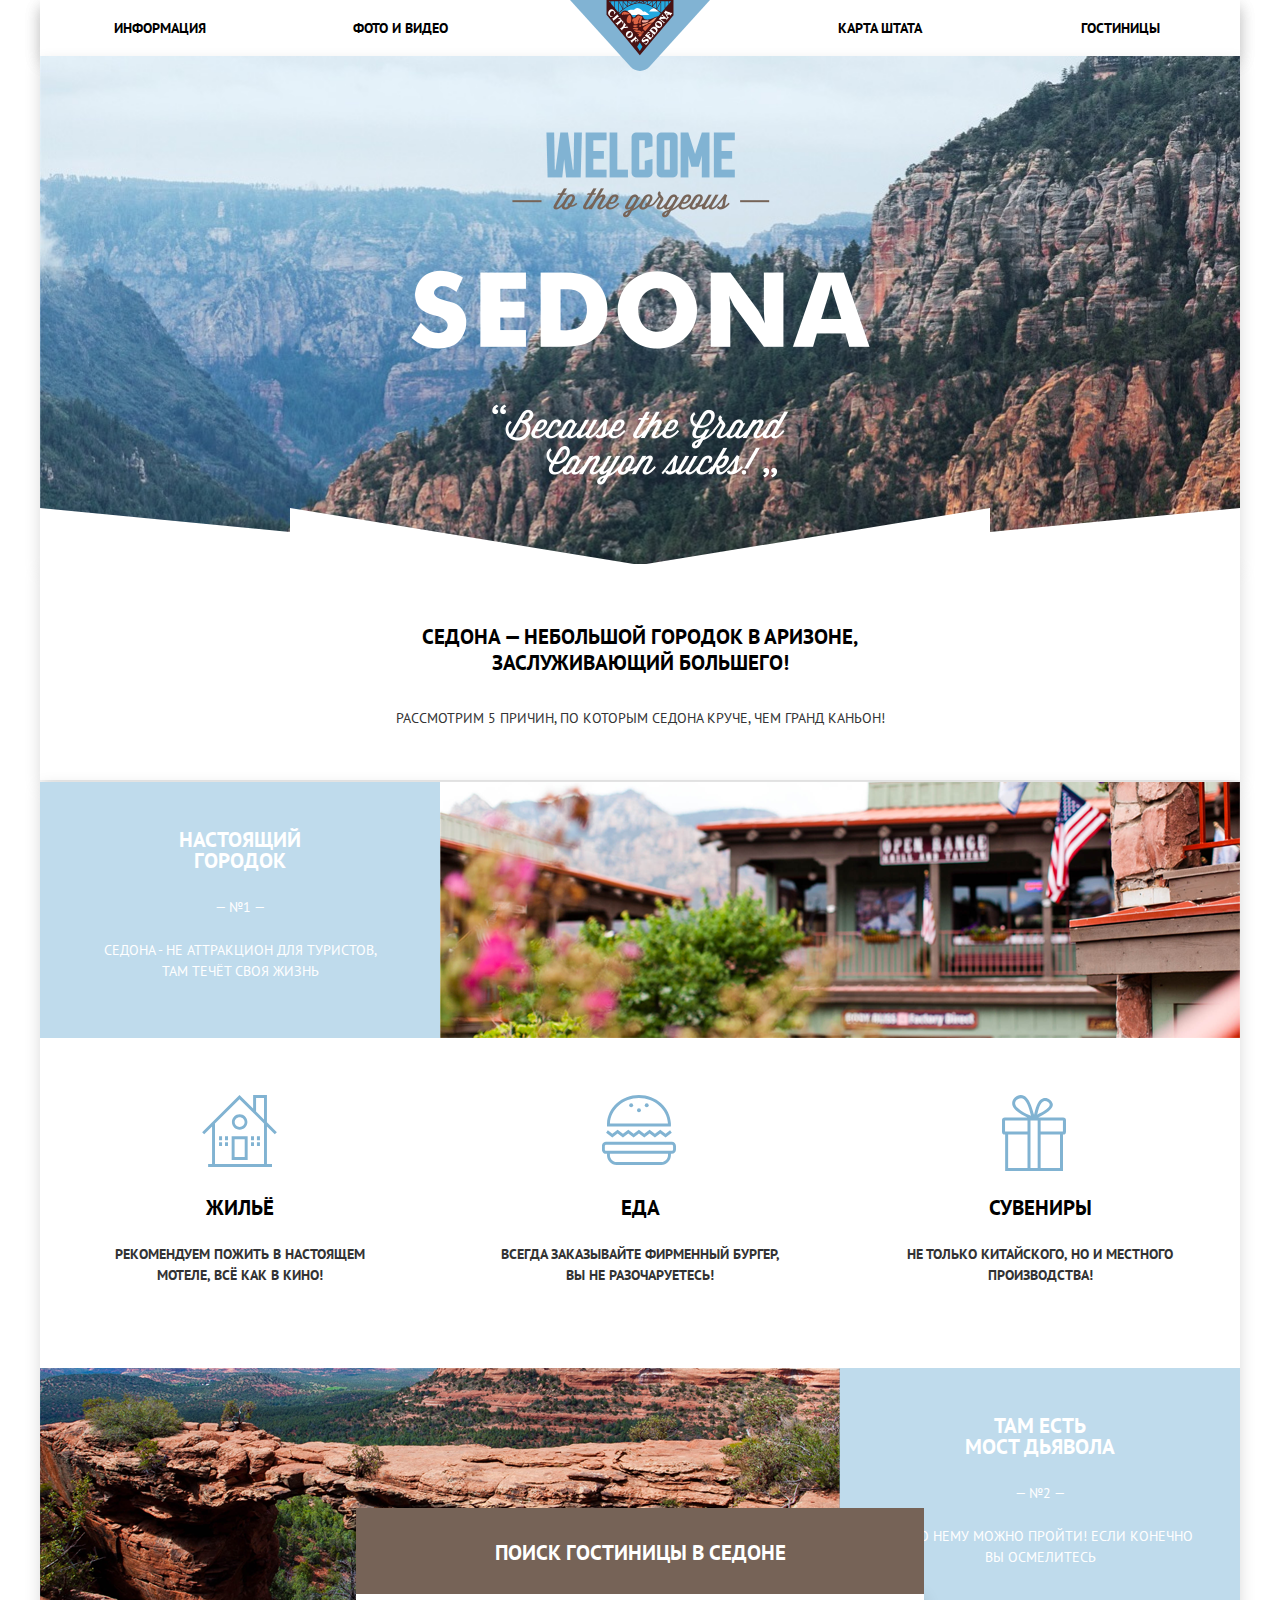
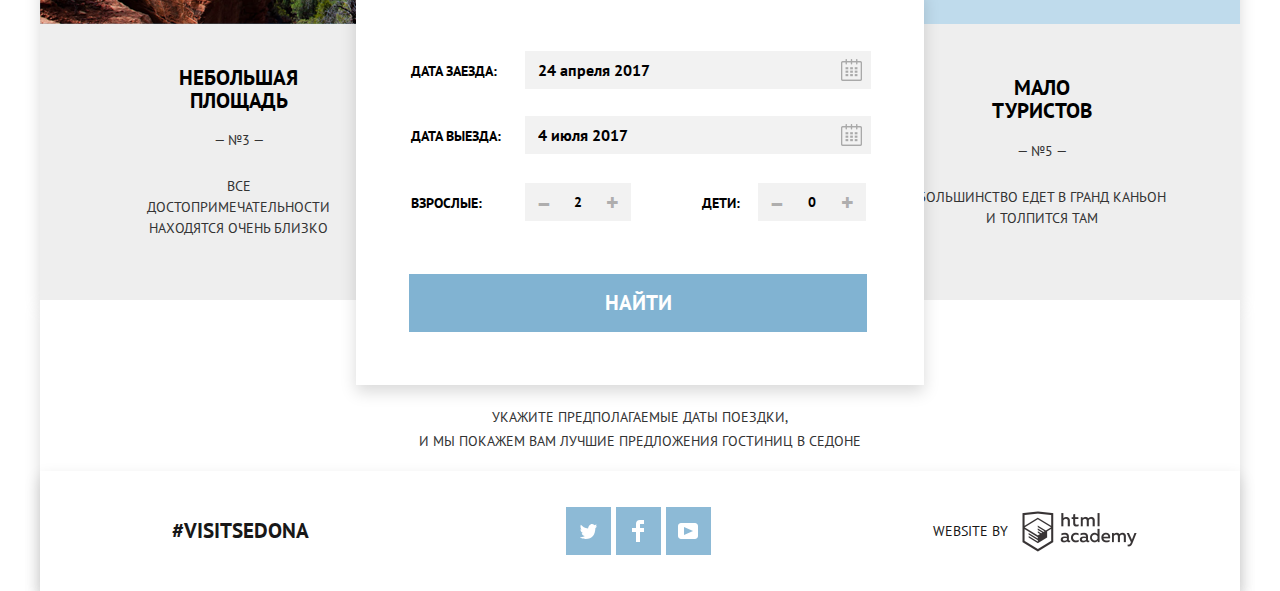
==== index.html @ 50f3d656 "Карта" ====
<!DOCTYPE html>
<html lang="ru">
  <head>
    <meta charset="utf-8">
    <title>HTML Academy: Седона</title>
    <link href="css/normalize.css" rel="stylesheet">
    <link href="css/index.min.css" rel="stylesheet">
    <!---<style>
      HTML {
        background: url( 'sedona-index.jpg' ) 50% 0 no-repeat;
      }
      BODY {
    opacity: .4;
      }
    </style>-->
  </head>

  <body class="main-body">
    <div class="body-class">
      <header class="main-header">
          <ul class="site-navigation">
             <li>
               <a href="#" aria-label="ссылка ведет к блоку информация" class="li-center">Информация</a>
              </li>
             <li>
               <a href="#" aria-label="ссылка ведет к фото и видео" class="li-center">Фото и видео</a>
             </li>
             <li class="logo-block">
               <a href="#" class="main-header-logo">
                 <img src="img/main.logo.svg" width="140" height="71" alt="лого City of Sedona">
                </a>
             </li>
             <li>
               <a href="#" aria-label="ссылка ведет к карте штата" class="li-center">Карта штата</a>
             </li>
             <li>
               <a href="inner.html" aria-label="ссылка ведет к списку гостиниц" class="li-center li-center-hotel">Гостиницы</a>
             </li>
          </ul>
      </header>
      
      <div class="section-welcome">
         <h1 class="visually-hidden">ДОБРО ПОЖАЛОВАТЬ В СЕДОНУ</h1>
         <div class="welcome-img"><img src="img/img-index/welcome.png" width="459" height="353" alt="Welcome to the gorgeous Sedona. Because the Grand Canyon sucks"></div>
      </div>
      <div class="img-polygon"></div>
         <img src="img/img-index/polygon.svg" class="polygon" alt="Изображение белой полоски." width="1201" height="58">
      </div>
      <div class="sedona-deserves">
          <p class="s-deserves">Седона — небольшой городок в Аризоне, заслуживающий большего!</p> 
          <p class="s-reasons">Рассмотрим 5 причин, по которым Седона круче, чем Гранд Каньон!</p>
      </div>
      <section class="center-section">
        <div class="true-city"> 
          <div class="inside-box">
            <h3>Настоящий<br> городок</h3>
            <p class="inside-box-number"> — №1 — </p>
            <p class="inside-box-text">Седона - не аттракцион для туристов,<br> там течёт своя жизнь</p>
          </div>
          <div class="img-1"></div>
          </div>
      <div class="icon-area">
        <div class="house-item"> 
          <div class="icon icon-house"></div>
          <h3 class="icon-area-title">Жильё</h3>
          <p class="icon-area-text">Рекомендуем пожить в настоящем<br> мотеле, всё как в кино!</p> 
        </div>
        <div class="food-item">
            <div class="icon icon-food"></div>  
            <h3 class="icon-area-title">Еда</h3>
            <p class="icon-area-text">Всегда заказывайте фирменный бургер,<br> вы не разочаруетесь!</p>
        </div>
        <div class="gift-item">
            <div class="icon icon-gift"></div>  
            <h3 class="icon-area-title">Сувениры</h3>
            <p class="icon-area-text">Не только китайского, но и местного<br> производства!</p> 
        </div>
      </div>
        <div class="devil-bridge">
            <p class="img-2"></p>
            <div class="inside-box">
                <h3>Там есть<br> Мост дьявола</h3>
                <p class="inside-box-number"> — №2 — </p>
                <p class="inside-box-text">Да, по нему можно пройти! Если конечно<br> вы осмелитесь</p>
             </div>
        </div>
        <div class="advantages">
          <div class="square">
              <h3 class="advantages-title square-title">Небольшая площадь</h3>
              <p class="advantages-number"> — №3 — </p>
              <p class="advantages-text square-text">Все достопримечательности находятся очень близко</p>
          </div>
          <div class="road">
              <h3 class="advantages-title road-title">Красивая<br>дорога</h3>
              <p class="advantages-number"> — №4 — </p>
              <p class="advantages-text">Ехать в Седону из Лас-Вегаса совсем не скучно!</p>
          </div>
          <div class="tourist">
              <h3 class="advantages-title tourist-title">Мало<br>туристов</h3>
              <p class="advantages-number"> — №5 — </p>
              <p class="advantages-text">Большинство едет в Гранд Каньон<br> и толпится там</p>
          </div>
        </div>
      </section>
      <section>
        <div class="interest-search">
          <h2 class="visually-hidden">Найти гостиницу в Седоне</h2>
            <div class="search">
              <p class="s-interest">Заинтересовались? </p>
              <p class="s-search">Укажите предполагаемые даты поездки,<br> и мы покажем вам лучшие предложения гостиниц в Седоне</p>
            </div>        
        </div>

       
        <script async src="https://api-maps.yandex.ru/services/constructor/1.0/js/?um=constructor%3Ab4c2fa0e8626959fcfffe32949a7038c82f4b150ed761a75cc5f1b1c86124f73&amp;width=1200&amp;height=593&amp;lang=ru_RU&amp;scroll=true"></script>

            <button type="button" class="search-button">
              Поиск гостиницы в Седоне
            </button>
          <form class="hotel-search hotel-search-show" action="https://sedona.com" method="post">
             <fieldset class="search-form">
                  <div class="search-block ar-date">
                    <label for="arrival-date">
                    <span class="margin">Дата заезда:</span>
                    </label>
                    <input id="arrival-date" type="text" value="24 апреля 2017" name="arrival" required>
                  </div>
                  <div class="search-block dep-date">
                    <label for="departure-date">
                    <span>Дата выезда:</span>
                    </label>
                    <input id="departure-date" type="text" value="4 июля 2017" name="departure" required>
                  </div>
                  <div class="search-block quantity">
                    <div class="adults">
                      <label for="ad-quantity">
                      <span class="margin-two">Взрослые:</span>
                      </label>
                      <div class="sign-block">
                        <button type="submit" class="minus-plus">–</button>
                        <input id="ad-quantity" class="adults-quantity" type="number" value="2" required>
                        <button type="submit" class="minus-plus">+</button>
                      </div>
                    </div>
                    <div class="kids">
                      <label for="kids-quantity">
                      <span class="margin-three">Дети:</span>
                      </label>
                      <div class="sign-block">
                        <button type="submit" class="minus-plus">–</button>
                        <input id="kids-quantity" class="kids-quantity" type="number" value="0" required>
                        <button type="submit" class="minus-plus">+</button>
                      </div>
                    </div>
                 </div>
                  <button type="submit" class="search-b">Найти</button>
        </fieldset>
      </form>
      </section>
      
  <footer class="main-footer">
    <p><a href="#" aria-label="#" class="visit">#VISITSEDONA</a></p>
    <ul class="footer-social">
      <li class="social social-tw" >
        <a href="#" aria-label="ссылка ведет к странице Седоны в твиттер"></a>
          <span class="visually-hidden">Твиттер</span>
          <img src="img/twitter-icon.svg" width="17" height="15" alt="иконка твиттера">
      </li>
      <li class="social social-fb">
        <a href="#" aria-label="ссылка ведет к странице Седоны в фейсбук"></a>
          <span class="visually-hidden">Фейсбук</span>
          <img src="img/fb-icon.svg" width="12" height="22" alt="иконка фейсбук">
      </li>
      <li class="social social-yt" >
        <a href="#" aria-label="ссылка ведет к странице Седоны на ютьюб"></a>
          <span class="visually-hidden">Ютьюб</span>
          <img src="img/utube-icon.svg" width="20" height="16" alt="иконка ютуб">
      </li>
    </ul>
    <div class="footer-copyright">
      <a href="#" class="copyright">Website by</a>
      <p></p>
    </div>
  </footer>
  
  <script src="../js/script.min.js"></script>
  <!--Прописанный в html скрипт - временное решение, т.к. почему-то подключённый выше не работает.-->
  <script>var button=document.querySelector(".search-button");var popup=document.querySelector(".hotel-search");var arrival=popup.querySelector("[name=arrival]");var departure=popup.querySelector("[name=departure]");var form=popup.querySelector("form");button.addEventListener("click",function(evt){evt.preventDefault();popup.classList.toggle("hotel-search-show");arrival.focus()});form.addEventListener("submit",function(evt){if(!arrival.value||!departure.value){evt.preventDefault()}});window.addEventListener("keydown",function(evt){if(evt.keyCode===27){if(popup.classList.contains("hotel-search-show")){evt.preventDefault();popup.classList.remove("hotel-search-show")}}});</script>
  
</body>
</html>
---- css/index.min.css ----
@import "https://fonts.googleapis.com/css?family=PT+Sans:400,700&amp;subset=cyrillic";
body{font-family:"PT Sans",Arial,sans-serif;text-transform:uppercase;width:1200px;height:100%;margin:0 auto}
ul{list-style:none}
.main-body header{width:1200px;margin:0;-webkit-box-shadow:0 7px 15px 0 rgba(0,1,1,0.15);box-shadow:0 7px 15px 0 rgba(0,1,1,0.15)}
.site-navigation img:hover{-webkit-box-shadow:none;box-shadow:none}
.section-welcome{background-color:#81b3d2;background-image:url(../img/img-index/background-main.jpg);background-repeat:no-repeat;background-size:100%;height:509px;-webkit-box-shadow:0 7px 15px 0 rgba(0,1,1,0.15);box-shadow:0 7px 15px 0 rgba(0,1,1,0.15)}
.site-navigation{display:-webkit-box;display:-ms-flexbox;display:flex;-webkit-box-orient:horizontal;-webkit-box-direction:normal;-ms-flex-direction:row;flex-direction:row;-ms-flex-pack:distribute;justify-content:space-around;background-color:#fff;margin:0;height:56px;width:1200px}
.site-navigation li{display:-webkit-box;display:-ms-flexbox;display:flex;width:239px;margin:auto}
.logo-block{width:244px}
.site-navigation a{font-family:"PT Sans",Arial,sans-serif;font-size:14px;color:#000;padding-left:0;font-weight:700}
.site-navigation a:visited{color:rgba(0,0,0,0.3)}
.site-navigation a:hover{color:#81b3d2}
.site-navigation a:activ,.site-navigation a:focus{color:#766357}
.img-polygon{width:auto;background-color:transparent;margin-top:-58px}
.sedona-deserves{height:216px;width:100%;margin:0;margin-top:-26px;background-color:#fff;-webkit-box-shadow:0 7px 15px 0 rgba(0,1,1,0.15);box-shadow:0 7px 15px 0 rgba(0,1,1,0.15)}
.s-deserves{display:block;width:440px;height:48px;margin-left:auto;margin-right:auto;padding:0;padding-top:60px;font-family:"PT Sans",Arial,sans-serif;font-size:21px;line-height:26px;color:#000;font-weight:700;text-align:center;background-color:#fff}
.s-reasons{display:block;width:489px;height:13px;margin-left:auto;margin-right:auto;padding:0;margin-top:38px;background-color:#fff;font-family:"PT Sans",Arial,sans-serif;font-size:14px;line-height:16px;display:block;color:#333;text-align:center;background-color:#fff}
.visually-hidden{position:absolute;width:1px;height:1px;margin:-1px;border:0;padding:0;clip:rect (0 0 0 0);overflow:hidden}
.welcome-img{display:block;width:459px;margin-left:auto;margin-right:auto;padding-top:76px}
.polygon{width:1200px;height:59px;background-image:url(img/img-index/polygon.svg);background-position:506px 0;z-index:1}
.center-section{display:-webkit-box;display:-ms-flexbox;display:flex;-webkit-box-orient:horizontal;-webkit-box-direction:normal;-ms-flex-flow:row wrap;flex-flow:row wrap;-webkit-box-pack:center;-ms-flex-pack:center;justify-content:center;-webkit-box-align:stretch;-ms-flex-align:stretch;align-items:stretch;-ms-flex-line-pack:stretch;align-content:stretch;width:100%;margin:0;list-style:none;-webkit-box-shadow:0 7px 15px 0 rgba(0,1,1,0.15);box-shadow:0 7px 15px 0 rgba(0,1,1,0.15)}
.true-city{display:-webkit-box;display:-ms-flexbox;display:flex;-webkit-box-orient:horizontal;-webkit-box-direction:normal;-ms-flex-flow:row nowrap;flex-flow:row nowrap;-webkit-box-pack:center;-ms-flex-pack:center;justify-content:center;-webkit-box-align:center;-ms-flex-align:center;align-items:center;margin-top:2px}
.inside-box{margin:0;background-color:#bfdbec;width:400px;min-height:256px;padding:0}
.inside-box h3{line-height:21px;text-align:center;font-size:21px;line-height:21px;font-weight:700;color:#fff;padding-top:26px}
.inside-box-number{line-height:21px;text-align:center;font-size:14px;padding-top:5px;color:#fff}
.inside-box-text{padding-top:8px;text-align:center;line-height:21px;font-size:14px;color:#fff}
.img-1{width:800px;height:256px;margin:0;background-color:#fff;background-image:url(../img/img-index/background-city.png);background-repeat:no-repeat}
.icon-area{display:-webkit-box;display:-ms-flexbox;display:flex;-webkit-box-orient:horizontal;-webkit-box-direction:normal;-ms-flex-flow:row nowrap;flex-flow:row nowrap;-webkit-box-pack:center;-ms-flex-pack:center;justify-content:center;-webkit-box-align:center;-ms-flex-align:center;align-items:center;width:100%;background-color:#fff}
.house-item{min-width:284px;min-height:320px;margin:auto;padding:auto}
.food-item{min-width:284px;min-height:320px;margin:auto;padding:auto}
.gift-item{min-width:284px;min-height:320px;margin:auto;padding:auto}
.icon{display:block;width:76px;height:76px;margin:auto;margin-top:57px;background-repeat:no-repeat}
.icon-area-title{font-size:21px;line-height:21px;text-align:center;padding-top:5px;background-color:#fff;font-weight:700;color:#000}
.icon-area-text{font-size:14px;line-height:21px;text-align:center;padding-top:5px;background-color:#fff;font-weight:700;color:#333}
.icon-food{background-color:#fff;background-image:url(../img/img-index/icon-3.food.svg)}
.icon-gift{background-color:#fff;background-image:url(../img/img-index/icon-2.gifts.svg);background-repeat:no-repeat}
.icon-house{background-color:#fff;background-image:url(../img/img-index/icon-1.house.svg)}
.devil-bridge{display:-webkit-box;display:-ms-flexbox;display:flex;-webkit-box-orient:horizontal;-webkit-box-direction:normal;-ms-flex-flow:row nowrap;flex-flow:row nowrap;-webkit-box-pack:center;-ms-flex-pack:center;justify-content:center;-webkit-box-align:center;-ms-flex-align:center;align-items:center;width:100%;margin-top:10px}
.img-2{width:800px;height:256px;margin:0;background-color:#81b3d2;background-image:url(../img/img-index/canyon.png);background-repeat:no-repeat}
.advantages{display:-webkit-box;display:-ms-flexbox;display:flex;-webkit-box-orient:horizontal;-webkit-box-direction:normal;-ms-flex-flow:row nowrap;flex-flow:row nowrap;-webkit-box-pack:center;-ms-flex-pack:center;justify-content:center;-webkit-box-align:center;-ms-flex-align:center;align-items:center;background-color:#eee;-webkit-box-sizing:border-box;box-sizing:border-box;min-height:256px;padding-top:50px;padding-bottom:61px}
.square{-webkit-box-sizing:border-box;box-sizing:border-box;width:208px;margin:0;margin-right:87px;margin-left:95px;min-height:143px;background-color:#eee}
.road{-webkit-box-sizing:border-box;box-sizing:border-box;width:272px;min-height:143px;margin:0;margin-right:66px;margin-left:72px;background-color:#eee}
.tourist{-webkit-box-sizing:border-box;box-sizing:border-box;width:260px;min-height:142px;margin:0;margin-right:69px;margin-left:72px;background-color:#eee}
.advantages-title{font-size:21px;line-height:23px;text-align:center;width:100%;background-color:#eee;font-weight:700;color:#000;margin:0;margin-top:-8px}
.advantages-text{line-height:21px;text-align:center;font-size:14px;color:#333;margin:0}
.advantages-number{line-height:16px;text-align:center;font-size:14px;color:#333;margin:0;margin-bottom:28px}
.square-title{margin-bottom:20px;color:#000}
.road-title{margin-bottom:25px}
.tourist-title{margin-bottom:21px}
.interest-search{width:auto;height:291px;margin-top:0;background-color:#fff;-webkit-box-shadow:0 7px 15px 0 rgba(0,1,1,0.15);box-shadow:0 7px 15px 0 rgba(0,1,1,0.15)}
.search{width:450px;height:96px;margin-left:auto;margin-right:auto;padding-top:27px;background-color:#fff}
.s-interest{width:100%;margin-left:auto;margin-right:auto;margin-bottom:23px;font-size:30px;color:#000;font-style:normal;font-weight:700;line-height:25px;text-align:center;background-color:#fff}
.s-search{width:450px;margin-left:auto;margin-right:auto;font-style:normal;font-size:14px;color:#333;line-height:24px;text-align:center;background-color:#fff}
a :hover{outline:0}
.search-button{position:absolute;left:calc(50% - 568px / 2);bottom:597px;-webkit-box-sizing:border-box;box-sizing:border-box;width:568px;height:86px;padding-top:5px;background-color:#766357;border:none;color:#fff;text-align:center;font-size:21px;font-weight:700;text-transform:uppercase;z-index:1}
.search-button:hover{background-color:#604e43}
.search-button:active,.search-button:focus{background-color:#503e33;color:rgba(255,255,255,0.3)}
.hotel-search{position:absolute;display:none;bottom:120px;left:calc(50% - 568px / 2);width:568px;min-height:481px}
@-webkit-keyframes bounce {
0%{-webkit-transform:translateY(-140px);transform:translateY(-140px)}
100%{-webkit-transform:translateY(0);transform:translateY(0)}
}
@keyframes bounce {
0%{-webkit-transform:translateY(-140px);transform:translateY(-140px)}
100%{-webkit-transform:translateY(0);transform:translateY(0)}
}
.hotel-search-show{display:block;-webkit-animation-name:bounce;animation-name:bounce;-webkit-animation-duration:.1s;animation-duration:.1s}
.search-form{-webkit-box-sizing:border-box;box-sizing:border-box;display:-webkit-box;display:-ms-flexbox;display:flex;-ms-flex-wrap:wrap;flex-wrap:wrap;-webkit-box-pack:justify;-ms-flex-pack:justify;justify-content:space-between;-webkit-box-align:center;-ms-flex-align:center;align-items:center;-webkit-box-sizing:border-box;box-sizing:border-box;margin:0;border:none;width:568px;min-height:395px;padding:53px;background-color:#fff;-webkit-box-shadow:0 7px 15px 0 rgba(0,1,1,0.15);box-shadow:0 7px 15px 0 rgba(0,1,1,0.15)}
.search-block{width:462px;height:34px;display:-webkit-box;display:-ms-flexbox;display:flex;-ms-flex-wrap:nowrap;flex-wrap:nowrap;-webkit-box-pack:justify;-ms-flex-pack:justify;justify-content:space-between;-webkit-box-align:center;-ms-flex-align:center;align-items:center}
.adults input{width:38px}
.ar-date{margin-bottom:31px;margin-top:10px}
.dep-date{margin-bottom:33px}
.quantity{margin-bottom:55px}
.search-form span{font-size:14px;color:#000;font-weight:700;padding-left:2px}
.margin{margin-right:3px}
.search-form input[type="text"]{-webkit-box-sizing:border-box;box-sizing:border-box;width:346px;height:38px;margin-left:11px;padding-left:13px;font-weight:700;border:none}
.departure-date{padding:0}
.adults{-webkit-box-sizing:border-box;box-sizing:border-box;width:220px;display:-webkit-box;display:-ms-flexbox;display:flex;-ms-flex-wrap:nowrap;flex-wrap:nowrap;-webkit-box-pack:justify;-ms-flex-pack:justify;justify-content:space-between;-webkit-box-align:center;-ms-flex-align:center;align-items:center}
.kids{margin-right:8px;-webkit-box-sizing:border-box;box-sizing:border-box;width:180px;display:-webkit-box;display:-ms-flexbox;display:flex;-ms-flex-wrap:nowrap;flex-wrap:nowrap;-webkit-box-pack:justify;-ms-flex-pack:justify;justify-content:space-between;-webkit-box-align:center;-ms-flex-align:center;align-items:center}
.margin-two{margin-right:43px;width:75px}
.margin-three{margin-left:17px;margin-right:18px;width:40px}
input[type="text"]{background:url(../img/img-index/calendar.png) 316px 8px no-repeat;width:21px;height:22px}
input[type="text"]:hover{background:url(../img/img-index/calendar_hover.png) 316px 8px no-repeat}
input[type="text"]:active,input[type="text"]:focus{background:url(../img/img-index/calendar_press.png) 316px 8px no-repeat}
.adults-quantity,.kids-quantity{position:relative;-webkit-box-sizing:border-box;box-sizing:border-box;margin:0;width:40px;height:38px;border:none;font-size:14px;font-weight:700;margin:0;margin-right:-4px;margin-left:-4px;padding:0;text-align:center}
.minus-plus{border:none;padding:0;margin:0;width:38px;height:38px;background-color:#f2f2f2;font-size:24px;font-weight:700;color:#4e4c4c6b}
.sign-block{display:-webkit-box;display:-ms-flexbox;display:flex;-ms-flex-wrap:nowrap;flex-wrap:nowrap;width:116px;height:38px;padding:0;margin:0;background-color:#9acd32}
.search-form input{background-color:#f2f2f2}
.search-form input:hover{background-color:#ebebeb}
.search-form input:active,.search-form input:focus{background-color:#fff;border:2px solid #e5e5e5}
.dep-date input{-webkit-box-sizing:border-box;box-sizing:border-box;width:346px;height:38px}
.quantity{display:-webkit-box;display:-ms-flexbox;display:flex;-ms-flex-wrap:nowrap;flex-wrap:nowrap;-webkit-box-pack:justify;-ms-flex-pack:justify;justify-content:space-between;-webkit-box-align:center;-ms-flex-align:center;align-items:center}
input::-webkit-outer-spin-button,input::-webkit-inner-spin-button{-webkit-appearance:none}
input[type='number']{-moz-appearance:textfield}
.search-b{width:458px;height:58px;background-color:#81b3d2;color:#fff;font-size:21px;text-align:center;font-weight:700;text-transform:uppercase;border:none;padding:0}
.search-block{display:flex}
.search-b:hover{background-color:#669ec0}
.search-b:active,.search-b:focus{background-color:#5496bd;color:rgba(255,255,255,0.3)}
.site-navigation{font-family:"PT Sans",Arial,sans-serif;font-size:14px;text-align:center;line-height:26px;color:#000;text-transform:uppercase;list-style:none;padding-inline-start:0}
.li-center{padding:auto;margin:auto}
.li-center-hotel{padding-left:13px}
.main-header-logo{padding:auto;margin:auto}
a{text-decoration:none}
.welcome-img{display:block;margin:0 auto}
.item-name{font-family:"PT Sans",Arial,sans-serif;font-weight:700;font-style:normal;font-size:21px;text-align:left;line-height:26px}
.item-name:hover{color:#81b3d2}
.item-name:focus{color:#black}
.item-name:active{color:rgba(0,0,0,0.3)}
.main-footer{display:-webkit-box;display:-ms-flexbox;display:flex;-webkit-box-orient:horizontal;-webkit-box-direction:normal;-ms-flex-direction:row;flex-direction:row;-ms-flex-pack:distribute;justify-content:space-around;-webkit-box-align:center;-ms-flex-align:center;align-items:center;width:1200px;background-color:#fff;opacity:.9;margin:0;-webkit-box-flex:1;-ms-flex:1 0 auto;flex:1 0 auto;-webkit-box-shadow:0 7px 15px 0 rgba(0,1,1,0.15);box-shadow:0 7px 15px 0 rgba(0,1,1,0.15)}
.site-navigation{margin-left:0;-webkit-box-shadow:0 7px 15px 0 rgba(0,1,1,0.15);box-shadow:0 7px 15px 0 rgba(0,1,1,0.15)}
.main-header-logo{padding-left:10px}
.main-header{-webkit-box-shadow:0 7px 15px 0 rgba(0,1,1,0.15);box-shadow:0 7px 15px 0 rgba(0,1,1,0.15)}
.visit{font-family:"PT Sans",Arial,sans-serif;font-size:21px;color:#000;font-weight:700;padding-left:28px;padding-right:50px}
.footer-social{display:-webkit-box;display:-ms-flexbox;display:flex;-webkit-box-sizing:border-box;box-sizing:border-box;-ms-flex-wrap:nowrap;flex-wrap:nowrap;-webkit-box-orient:horizontal;-webkit-box-direction:normal;-ms-flex-direction:row;flex-direction:row;-webkit-box-pack:justify;-ms-flex-pack:justify;justify-content:space-between;width:150px;height:48px;margin:0;padding:0}
.footer-social li{margin-right:5px;list-style:none;vertical-align:bottom}
.social{display:-webkit-box;display:-ms-flexbox;display:flex;-webkit-box-align:center;-ms-flex-align:center;align-items:center;-webkit-box-pack:center;-ms-flex-pack:center;justify-content:center;width:46px;height:48px;background-color:#81b3d2}
.social:hover{background-color:#669ec0}
.social:active,.social:focus{background-color:#5496bd}
.footer-copyright{display:-webkit-box;display:-ms-flexbox;display:flex;-webkit-box-align:center;-ms-flex-align:center;align-items:center;margin-left:10px}
.footer-copyright span{color:#000}
.footer-copyright p{width:115px;height:41px;margin-left:6px;background-color:#fff;background-image:url(../img/logo-name.png)}
.footer-copyright p:hover{background-color:#fff;background-image:url(../img/logo-name-2.png)}
.footer-copyright p:active,.footer-copyright p:focus{background-color:#fff;background-image:url(../img/logo-name-3.png)}
.container{-webkit-box-shadow:0 7px 15px 0 rgba(0,1,1,0.15);box-shadow:0 7px 15px 0 rgba(0,1,1,0.15)}
.copyright{padding-right:8px;color:#000;font-size:14px;line-height:26px}
body{height:100%;min-width:900px}
html{position:relative;min-height:100%}
footer{height:120px;position:absolute;bottom:0;width:100%}
.map{width:1200px;height:593px;position:absolute;background-color:#faf4f4;z-index:-1}
.search-filter{display:-webkit-box;display:-ms-flexbox;display:flex;-webkit-box-pack:justify;-ms-flex-pack:justify;justify-content:space-between;-webkit-box-align:top;-ms-flex-align:top;align-items:top;width:100%;height:217px;background-color:#81b3d2;background-image:url(../img/img-hotels/filter-background.jpg);background-repeat:no-repeat;background-size:100%;margin:0}
.search-filter ul{list-style:none;font-size:16px;line-height:16px;text-align:left;text-transform:uppercase;color:#fff}
.accomodation{padding-left:60px}
input[type="checkbox"]{display:none}
input[type="checkbox"] + label span{display:inline-block;width:23px;height:23px;margin:-1px 4px 0 0;padding-left:10px;vertical-align:middle;background:url(../img/img-hotels/checkbox-off.png) left top no-repeat;cursor:pointer}
input[type="checkbox"]:checked + label span{background:url(../img/img-hotels/checkbox-on.png) left top no-repeat;width:23px;height:23px;padding-left:-4px}
input[type="checkbox"]:disabled{background-color:#fff;background-image:url(../img/img-hotels/checkbox-disabled.png)}
.search-filter li{color:#fff;margin-bottom:23px;margin-top:12px;display:-webkit-box;display:-ms-flexbox;display:flex;-webkit-box-align:center;-ms-flex-align:center;align-items:center}
.search-titel{font-style:bold;font-stretch:normal;line-height:1.31;letter-spacing:normal;text-align:left;font-size:16px;font-weight:700;height:21px;margin-top:12px;color:#fff}
.search-filter{line-height:14px;font-size:14px;-webkit-box-shadow:0 7px 15px 0 rgba(0,1,1,0.15);box-shadow:0 7px 15px 0 rgba(0,1,1,0.15)}
.apartament:{padding-top:7px}
.unfrastructure{margin-left:32px}
.checkbox-box{font-size:14px}
.filter-range{width:330px;margin-top:28px;margin-left:282px;margin-right:62px;color:#fff;text-transform:uppercase}
.filter-range-title{margin-bottom:9px;font-weight:600;font-size:16px;line-height:21px}
.price-controls{position:relative;height:30px;width:315px;margin-bottom:20px;font-size:0;border:2px solid #fff;border-radius:2px}
.price-controls::after{content:"";position:absolute;top:50%;left:50%;width:2px;height:22px;background:#fff;-webkit-transform:translate(-50%,-50%);-ms-transform:translate(-50%,-50%);transform:translate(-50%,-50%)}
.price-controls label{display:inline-block;font-size:14px;line-height:38px;vertical-align:top;cursor:pointer}
.price-controls .min-price,.price-controls .max-price{width:90px;padding-left:65px}
.price-controls input{width:50px;margin:0;color:inherit;font:inherit;background:none;border:none}
.range-controls{position:relative;margin-bottom:32px}
.range-controls .scale{height:2px;background:rgba(255,255,255,0.3)}
.range-controls .bar{width:80%;height:2px;background:#fff}
.range-toggle{position:absolute;top:-9px;width:4px;height:4px;background:#ababab;border:8px solid #fff;border-radius:50%;-webkit-box-shadow:0 2px 1px 0 rgba(0,1,1,0.2);box-shadow:0 2px 1px 0 rgba(0,1,1,0.2);cursor:pointer}
.range-toggle:hover{background:#1c4f80}
.range-toggle-min{left:0}
.range-toggle-max{left:77%}
.btn-transparent{display:block;margin:0 auto;margin-left:85px;padding:6px 35px;font-size:14px;line-height:20px;color:#fff;text-transform:uppercase;background:transparent;border:2px solid #fff;border-radius:2px;cursor:pointer}
.btn-transparent:hover{color:#000;background:#fff}
.search-result{height:83px}
.search-result p{display:inline-block;vertical-align:center;margin-right:20px}
.search-result h2{display:inline-block;vertical-align:center;font-size:21px;line-height:26px;color:#000;padding:31px 72px;margin:0;padding-right:46px}
.sorted{font-size:12px;color:#000}
.price{font-size:12px;color:#81b3d2;margin-left:12px}
.type{font-size:12px;border-bottom:1px dotted #81b3d2;color:rgba(0,0,0,0.3);margin-left:7px}
.up{display:inline-block;width:20px;height:15px;margin:0;margin-left:480px;background:url(../img/img-hotels/icon-up.png) no-repeat}
.up:hover{background:url(../img/img-hotels/icon-up-hover.png) no-repeat}
.up:active,.up:focus{background:url(../img/img-hotels/icon-up-press.png) no-repeat}
.down{display:inline-block;width:20px;height:15px;margin:0;background:url(../img/img-hotels/icon-down.png) no-repeat}
.down:hover{background:url(../img/img-hotels/icon-down-hover.png) no-repeat}
.down:active,.down:focus{background:url(../img/img-hotels/icon-down-press.png) no-repeat}
.type:hover{color:#81b3d2}
.type:focus,.type:active{color:#000}
.rating{font-size:12px;border-bottom:1px dotted #81b3d2;color:rgba(0,0,0,0.3);margin-left:10px}
.rating:hover,.rating:active{color:#81b3d2}
.rating:focus{color:#000}
hr{color:#f2f2f2;width:1200px;height:1px}
.catalog{display:-webkit-box;display:-ms-flexbox;display:flex;-webkit-box-orient:vertical;-webkit-box-direction:normal;-ms-flex-direction:column;flex-direction:column;-webkit-box-pack:justify;-ms-flex-pack:justify;justify-content:space-between;-ms-flex-line-pack:start;align-content:flex-start;-ms-flex-wrap:nowrap;flex-wrap:nowrap;width:100%;min-height:453px;margin:0;margin-bottom:120px;padding:0;margin-top:-10px}
.catalog-line{display:-webkit-box;display:-ms-flexbox;display:flex;-webkit-box-orient:horizontal;-webkit-box-direction:normal;-ms-flex-direction:row;flex-direction:row;-webkit-box-pack:start;-ms-flex-pack:start;justify-content:flex-start;padding:73px;height:100px;width:auto;padding-top:40px;padding-bottom:20px}
.catalog-line-second{padding-top:28px}
.catalog-line-third{padding-top:28px}
.central-block{display:-webkit-box;display:-ms-flexbox;display:flex;-webkit-box-orient:horizontal;-webkit-box-direction:normal;-ms-flex-direction:row;flex-direction:row;-webkit-box-pack:start;-ms-flex-pack:start;justify-content:flex-start;-ms-flex-wrap:wrap;flex-wrap:wrap;-webkit-box-sizing:border-box;box-sizing:border-box;width:305px;height:90px;margin-left:30px}
.catalog h3{margin:0;padding:0;height:26px;width:100%;font-size:21px;text-align:left;text-weight:bold;color:#000}
.catalog span{display:block;width:110px;height:21px;margin-right:5px;margin-top:8px;font-size:14px;color:#333}
.detailed{width:110px;height:23px;background-color:#81b3d2;margin-right:5px;margin-top:8px;padding-top:4px;text-align:center}
.detailed:hover{background-color:#669ec0}
.detailed:active,.detailed:focus{background-color:#5496bd;color:rgba(255,255,255,0.3)}
.reservation-button{width:142px;height:27px;background-color:#766357;margin-top:8px;font-size:14px;color:#fff;font-weight:700;text-transform:uppercase;border:none}
.reservation-button:hover{background-color:#604e43}
.reservation-button:active,.reservation-button:focus{background-color:#503e33;color:rgba(255,255,255,0.3)}
.central-block a{font-size:14px;color:#fff;font-weight:700;text-transform:uppercase;text-align:center;padding:7px 17px}
.central-block h3{font-size:21px;font-weight:700;color:#000}
.central-block h3:hover{color:#81b3d2}
.central-block h3:active,.central-block h3:focus{color:rgba(0,0,0,0.3)}
.block-rate{display:-webkit-box;display:-ms-flexbox;display:flex;-webkit-box-orient:horizontal;-webkit-box-direction:normal;-ms-flex-direction:row;flex-direction:row;-ms-flex-wrap:wrap;flex-wrap:wrap;margin-left:510px;width:115px;height:90px}
.icon-star-4{display:-webkit-box;display:-ms-flexbox;display:flex;margin-left:20px;width:110px;height:18px}
.icon-star-3{display:-webkit-box;display:-ms-flexbox;display:flex;margin-left:40px;width:95px;height:18px}
.icon-star-2{display:-webkit-box;display:-ms-flexbox;display:flex;margin-left:68px;width:62px;height:18px}
.star{width:20px;margin-right:0;margin-left:5px;margin-top:3px;padding:0;height:17px;background-color:#fff;background-image:url(../img/img-hotels/icon.star.png);background-repeat:no-repeat}
.rate{-webkit-box-sizing:border-box;box-sizing:border-box;width:110px;height:27px;background-color:#f2f2f2;font-size:14px;color:#666;text-align:center;padding-top:10px;margin:0}
.catalog-line div{height:60px}
hr{margin:0}
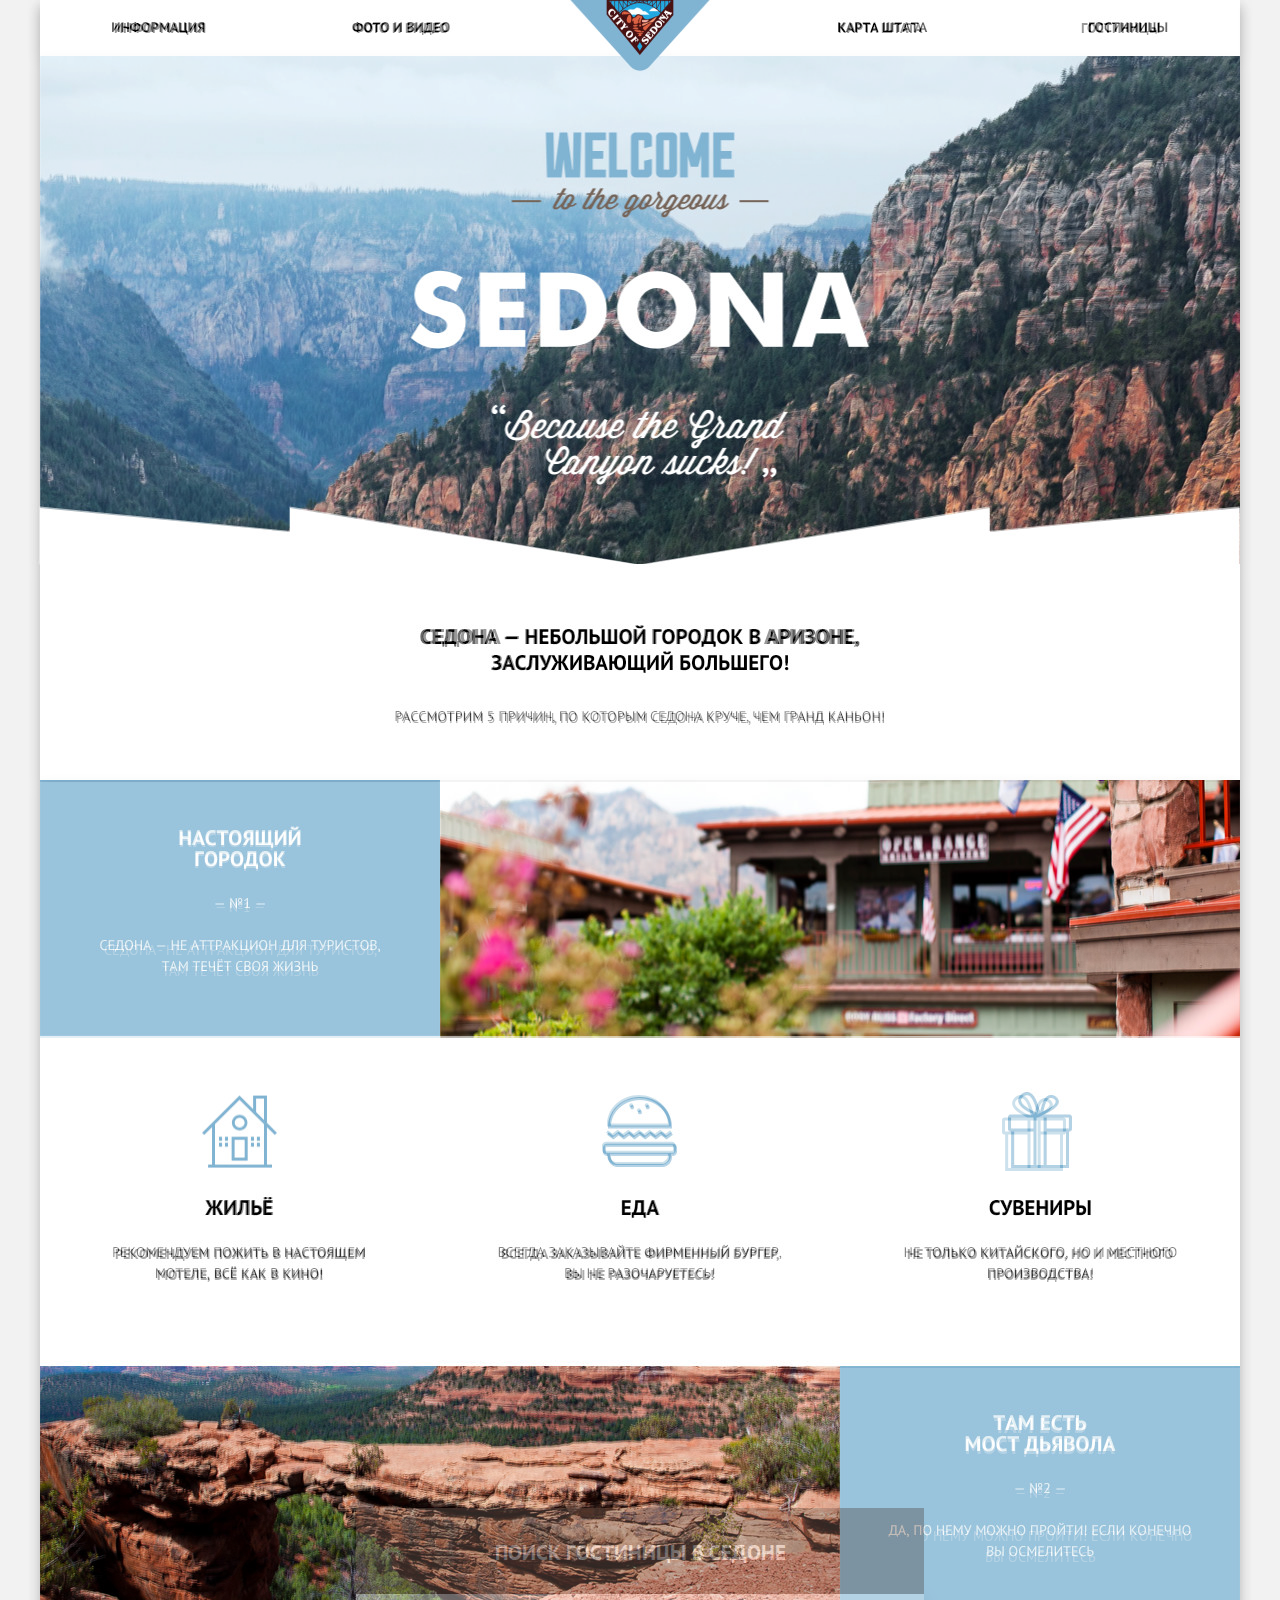
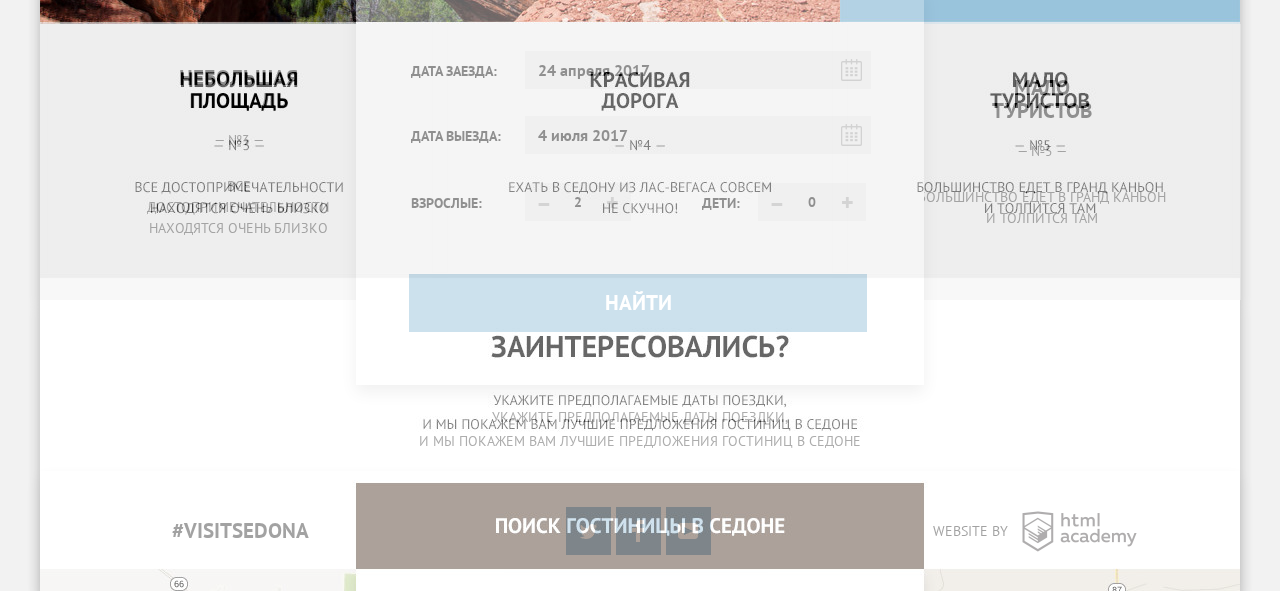
==== commit 08a9905e: "Правки по замечаниям_защита_1" ====
--- a/index.html
+++ b/index.html
@@ -5,14 +5,14 @@
     <title>HTML Academy: Седона</title>
     <link href="css/normalize.css" rel="stylesheet">
     <link href="css/index.min.css" rel="stylesheet">
-    <!---<style>
+    <style>
       HTML {
-        background: url( 'sedona-index.jpg' ) 50% 0 no-repeat;
+        background: url( 'img/sedona-index.jpg' ) 50% 0 no-repeat;
       }
       BODY {
     opacity: .4;
       }
-    </style>-->
+    </style>
   </head>
 
   <body class="main-body">
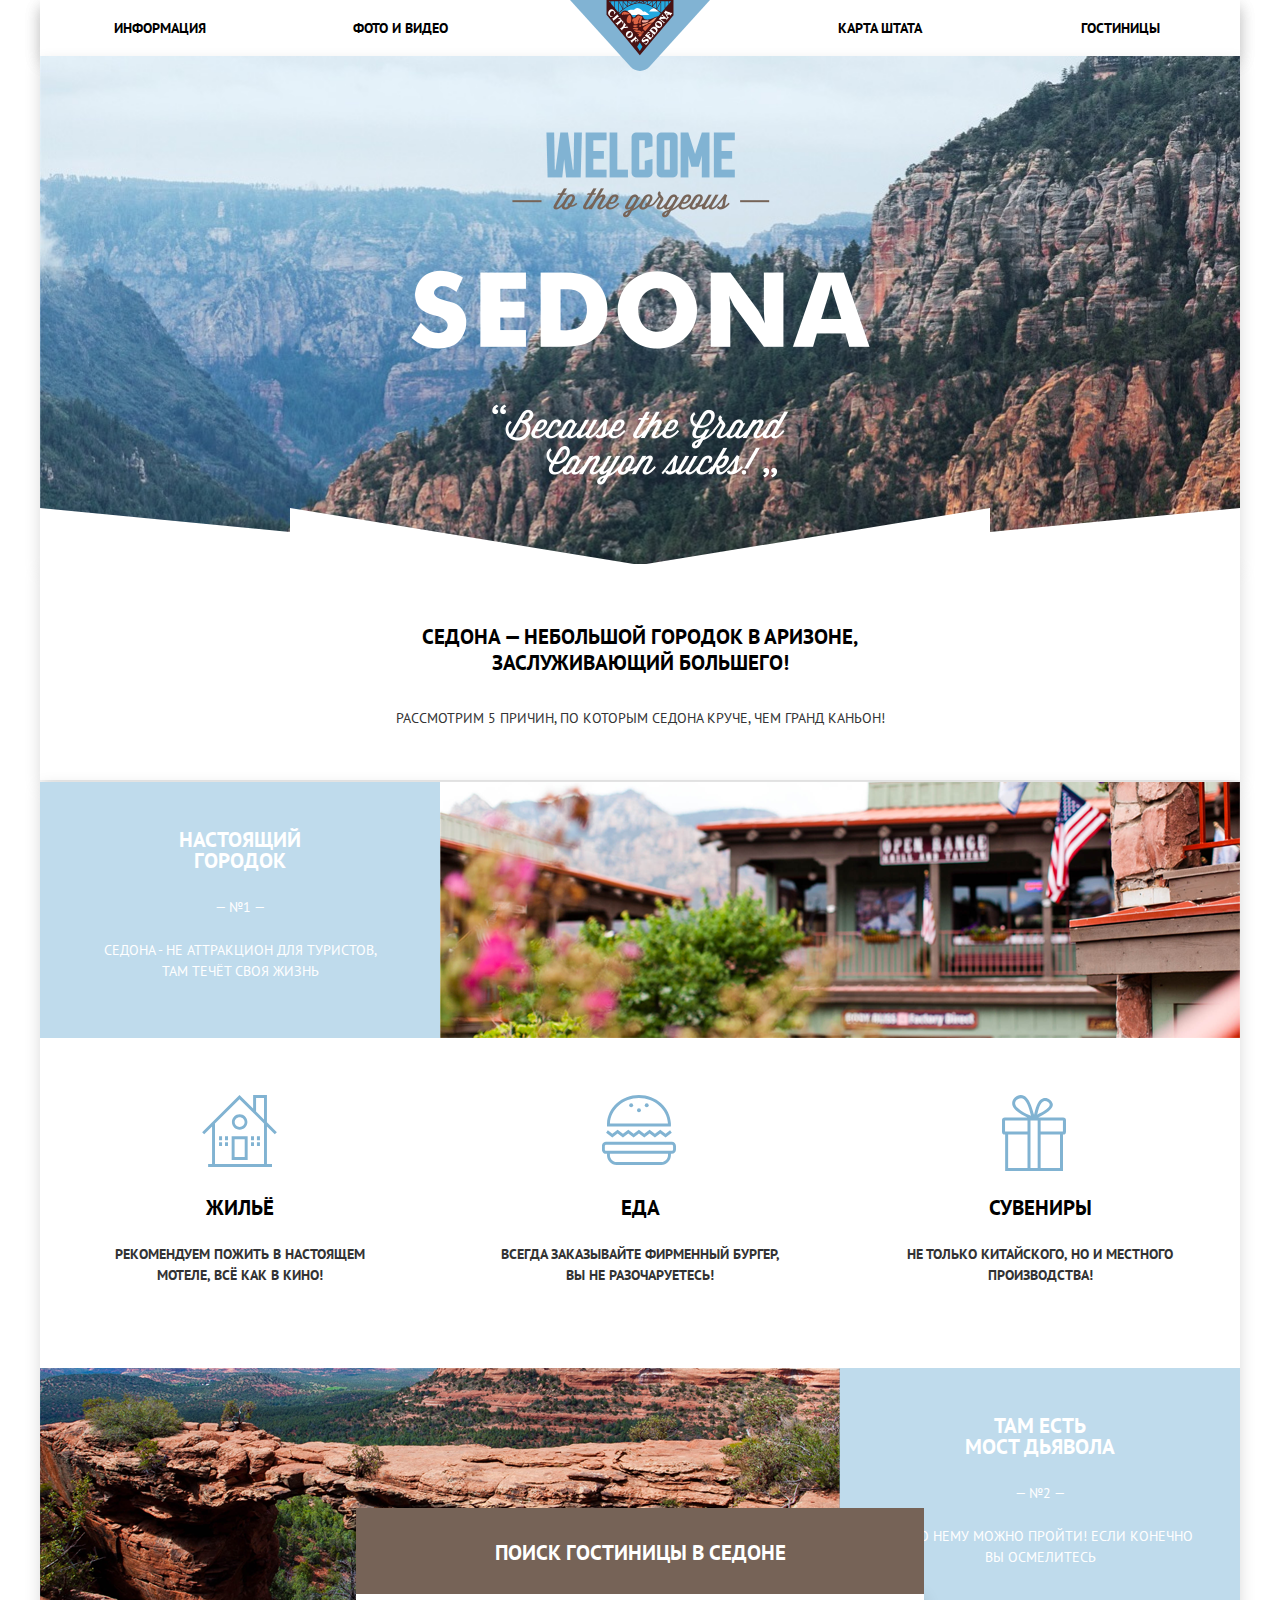
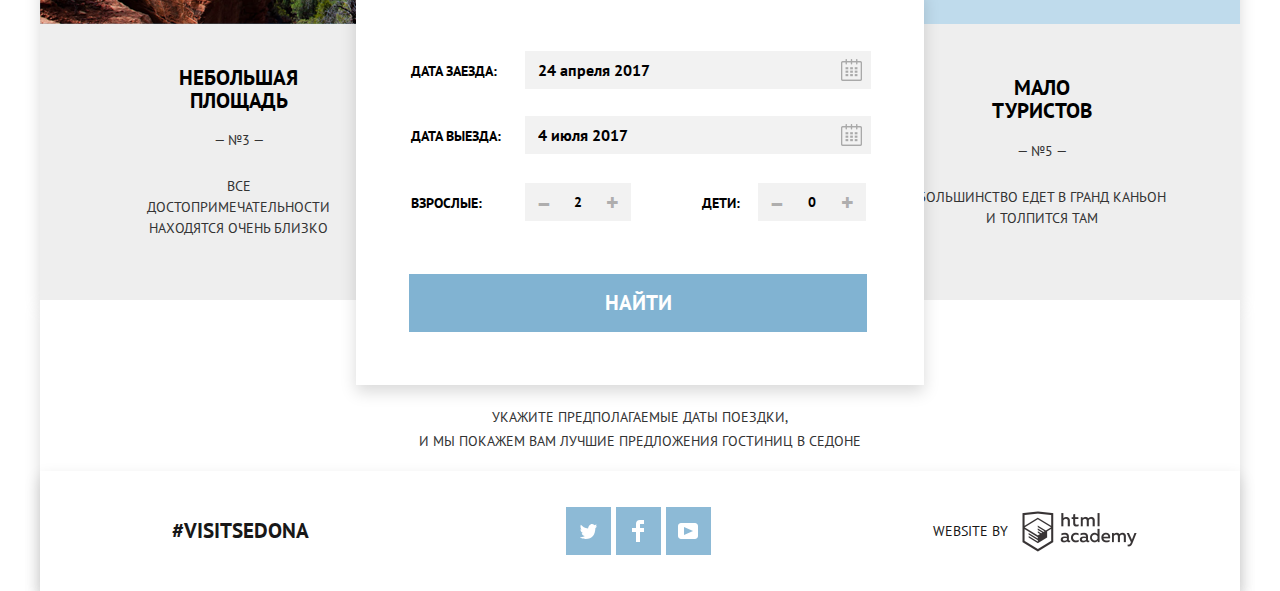
==== commit ead029b3: "Добавлена ссылка" ====
--- a/index.html
+++ b/index.html
@@ -5,14 +5,14 @@
     <title>HTML Academy: Седона</title>
     <link href="css/normalize.css" rel="stylesheet">
     <link href="css/index.min.css" rel="stylesheet">
-    <style>
+    <!---<style>
       HTML {
         background: url( 'img/sedona-index.jpg' ) 50% 0 no-repeat;
       }
       BODY {
     opacity: .4;
       }
-    </style>
+    </style>-->
   </head>
 
   <body class="main-body">
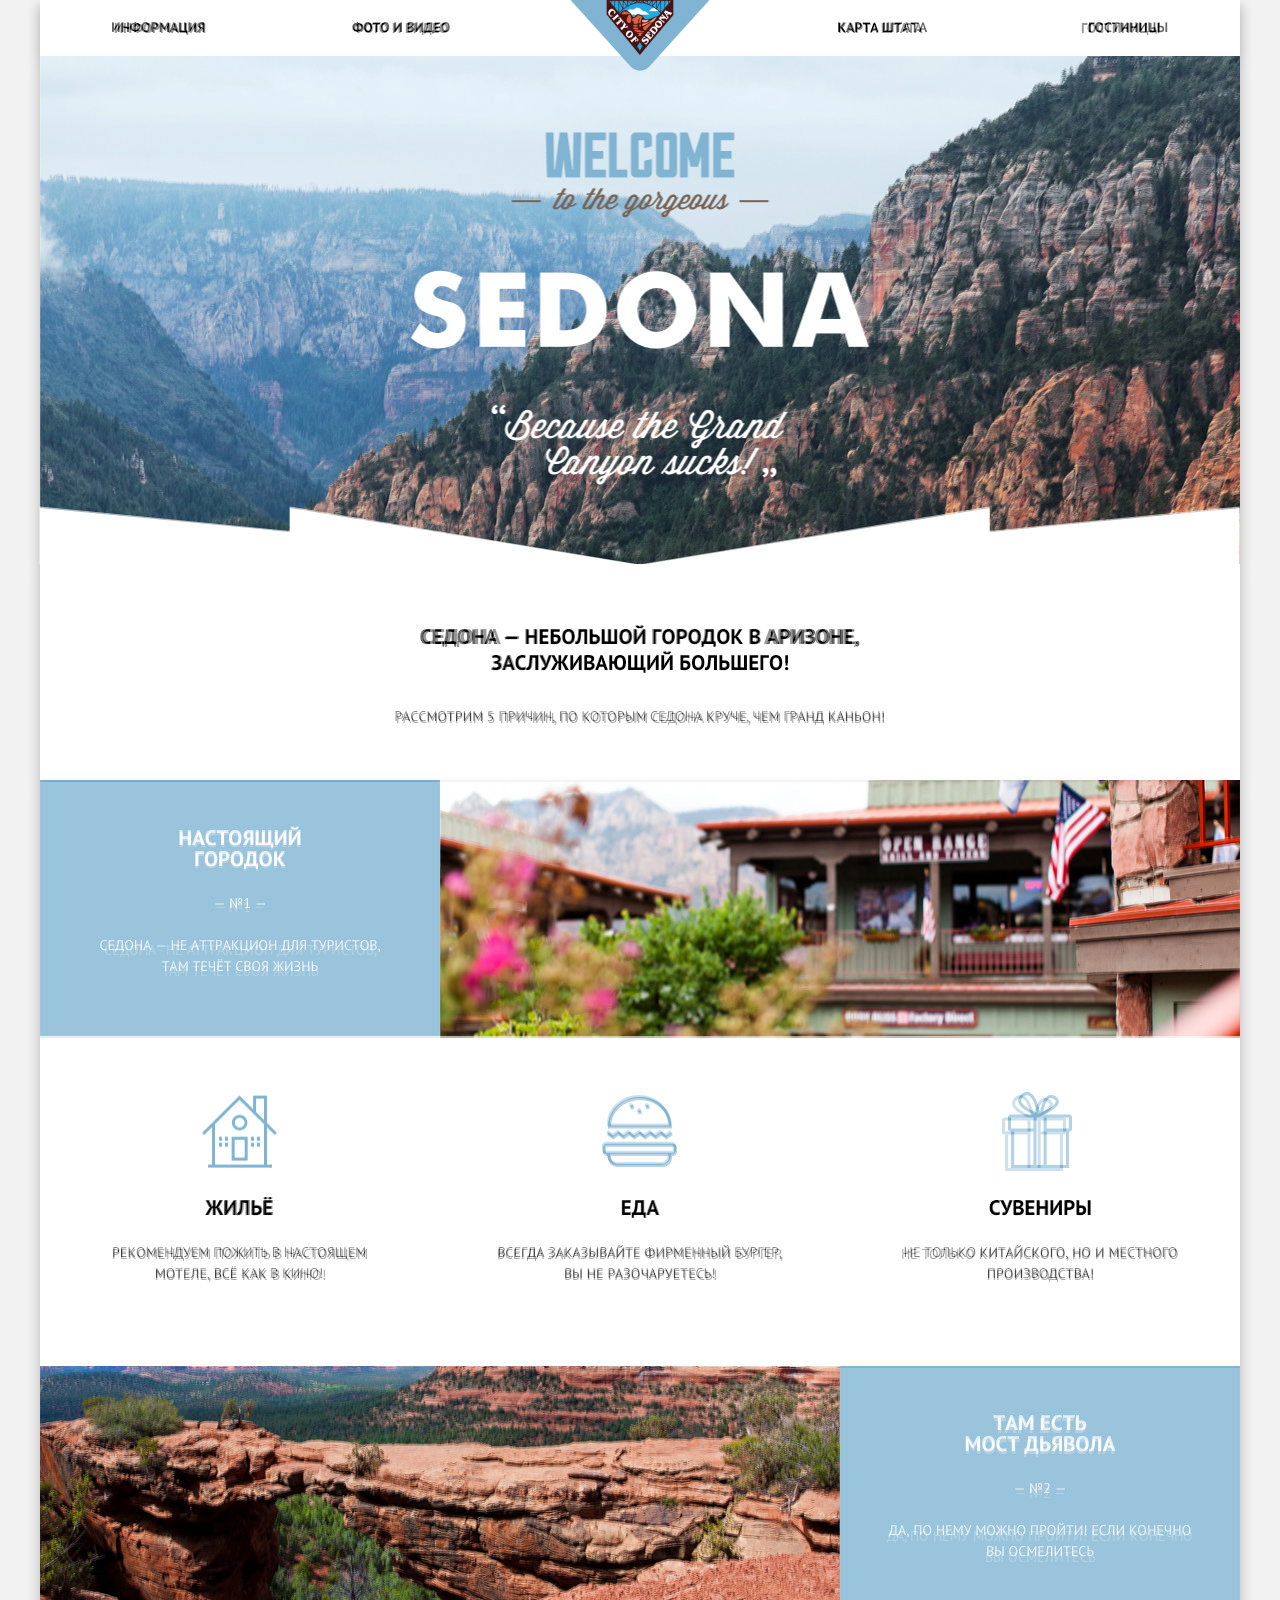
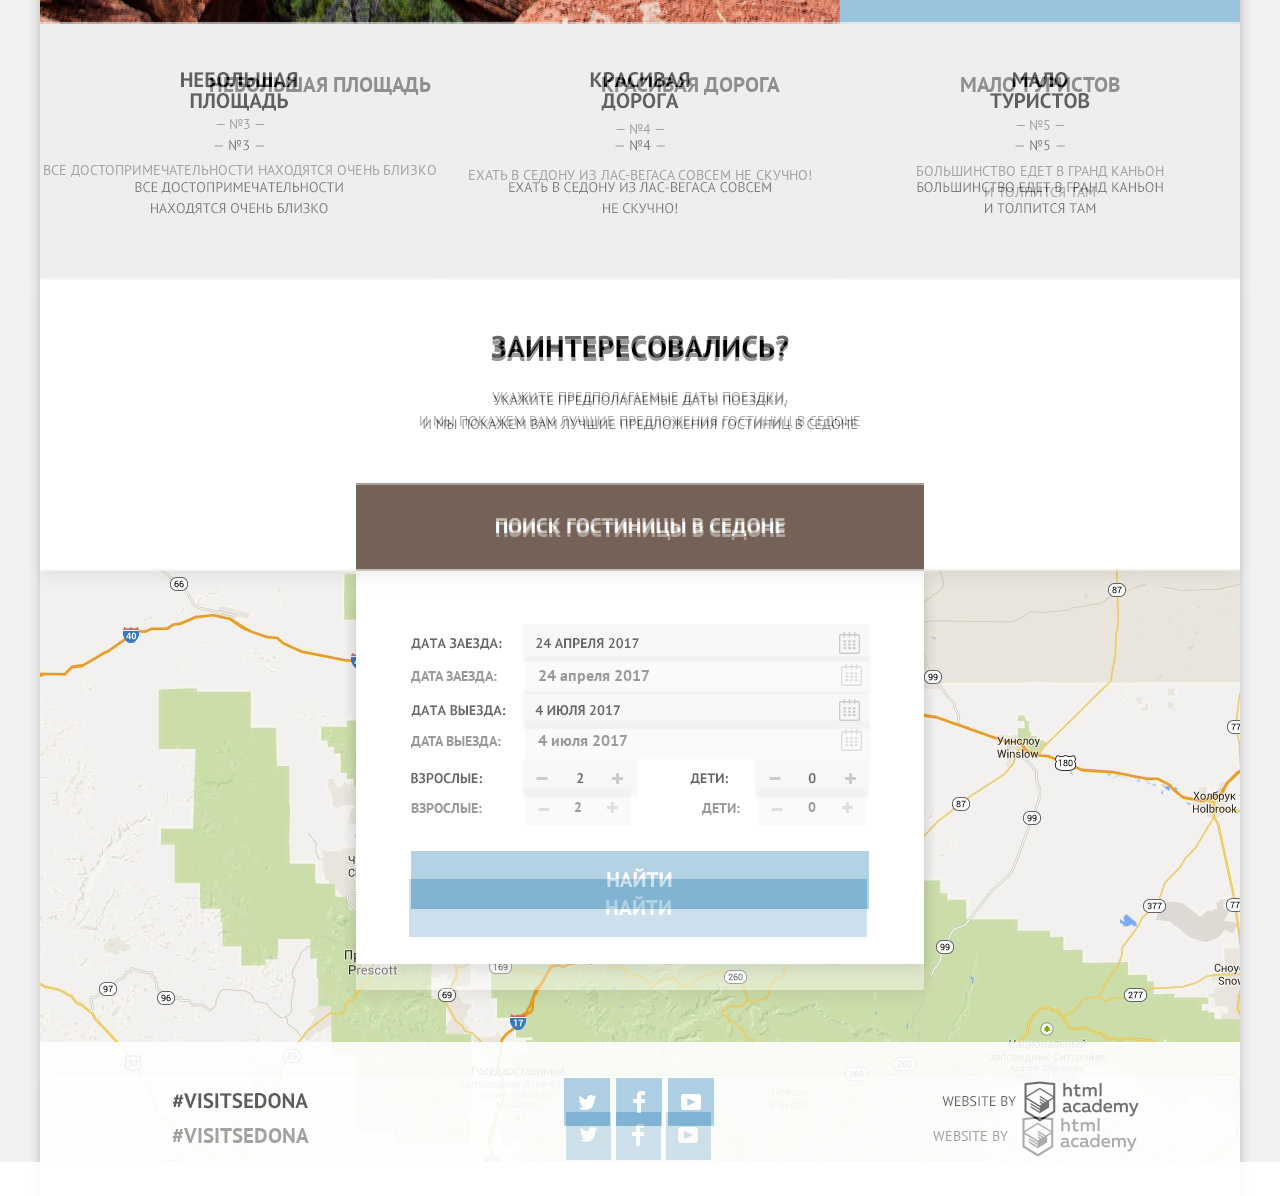
==== commit 58872875: "Правки по защите" ====
--- a/index.html
+++ b/index.html
@@ -4,15 +4,15 @@
     <meta charset="utf-8">
     <title>HTML Academy: Седона</title>
     <link href="css/normalize.css" rel="stylesheet">
-    <link href="css/index.min.css" rel="stylesheet">
-    <!---<style>
+    <link href="css/index.css" rel="stylesheet">
+    <style>
       HTML {
         background: url( 'img/sedona-index.jpg' ) 50% 0 no-repeat;
       }
       BODY {
     opacity: .4;
       }
-    </style>-->
+    </style>
   </head>
 
   <body class="main-body">
@@ -53,7 +53,7 @@
       <section class="center-section">
         <div class="true-city"> 
           <div class="inside-box">
-            <h3>Настоящий<br> городок</h3>
+            <h3>Настоящий городок</h3>
             <p class="inside-box-number"> — №1 — </p>
             <p class="inside-box-text">Седона - не аттракцион для туристов,<br> там течёт своя жизнь</p>
           </div>
@@ -63,17 +63,17 @@
         <div class="house-item"> 
           <div class="icon icon-house"></div>
           <h3 class="icon-area-title">Жильё</h3>
-          <p class="icon-area-text">Рекомендуем пожить в настоящем<br> мотеле, всё как в кино!</p> 
+          <p class="icon-area-text">Рекомендуем пожить в настоящем мотеле, всё как в кино!</p> 
         </div>
         <div class="food-item">
             <div class="icon icon-food"></div>  
             <h3 class="icon-area-title">Еда</h3>
-            <p class="icon-area-text">Всегда заказывайте фирменный бургер,<br> вы не разочаруетесь!</p>
+            <p class="icon-area-text icon-area-text-food">Всегда заказывайте фирменный бургер, вы не разочаруетесь!</p>
         </div>
         <div class="gift-item">
             <div class="icon icon-gift"></div>  
             <h3 class="icon-area-title">Сувениры</h3>
-            <p class="icon-area-text">Не только китайского, но и местного<br> производства!</p> 
+            <p class="icon-area-text icon-area-text-souvenir">Не только китайского, но и местного производства!</p> 
         </div>
       </div>
         <div class="devil-bridge">
@@ -81,7 +81,7 @@
             <div class="inside-box">
                 <h3>Там есть<br> Мост дьявола</h3>
                 <p class="inside-box-number"> — №2 — </p>
-                <p class="inside-box-text">Да, по нему можно пройти! Если конечно<br> вы осмелитесь</p>
+                <p class="inside-box-text">Да, по нему можно пройти! Если конечно вы осмелитесь</p>
              </div>
         </div>
         <div class="advantages">
@@ -91,12 +91,12 @@
               <p class="advantages-text square-text">Все достопримечательности находятся очень близко</p>
           </div>
           <div class="road">
-              <h3 class="advantages-title road-title">Красивая<br>дорога</h3>
+              <h3 class="advantages-title road-title">Красивая дорога</h3>
               <p class="advantages-number"> — №4 — </p>
               <p class="advantages-text">Ехать в Седону из Лас-Вегаса совсем не скучно!</p>
           </div>
           <div class="tourist">
-              <h3 class="advantages-title tourist-title">Мало<br>туристов</h3>
+              <h3 class="advantages-title tourist-title">Мало туристов</h3>
               <p class="advantages-number"> — №5 — </p>
               <p class="advantages-text">Большинство едет в Гранд Каньон<br> и толпится там</p>
           </div>
@@ -110,9 +110,8 @@
               <p class="s-search">Укажите предполагаемые даты поездки,<br> и мы покажем вам лучшие предложения гостиниц в Седоне</p>
             </div>        
         </div>
-
-       
-        <script async src="https://api-maps.yandex.ru/services/constructor/1.0/js/?um=constructor%3Ab4c2fa0e8626959fcfffe32949a7038c82f4b150ed761a75cc5f1b1c86124f73&amp;width=1200&amp;height=593&amp;lang=ru_RU&amp;scroll=true"></script>
+        
+          <p class="map-box"><iframe src="https://yandex.ru/map-widget/v1/?um=constructor%3Ab4c2fa0e8626959fcfffe32949a7038c82f4b150ed761a75cc5f1b1c86124f73&amp;source=constructor" width="1200" height="593" frameborder="0"></iframe></p>
 
             <button type="button" class="search-button">
               Поиск гостиницы в Седоне
@@ -162,30 +161,66 @@
     <p><a href="#" aria-label="#" class="visit">#VISITSEDONA</a></p>
     <ul class="footer-social">
       <li class="social social-tw" >
-        <a href="#" aria-label="ссылка ведет к странице Седоны в твиттер"></a>
+        <a href="#" aria-label="ссылка ведет к странице Седоны в твиттер">
           <span class="visually-hidden">Твиттер</span>
           <img src="img/twitter-icon.svg" width="17" height="15" alt="иконка твиттера">
+        </a>
       </li>
       <li class="social social-fb">
-        <a href="#" aria-label="ссылка ведет к странице Седоны в фейсбук"></a>
+        <a href="#" aria-label="ссылка ведет к странице Седоны в фейсбук">
           <span class="visually-hidden">Фейсбук</span>
           <img src="img/fb-icon.svg" width="12" height="22" alt="иконка фейсбук">
+        </a>
       </li>
       <li class="social social-yt" >
-        <a href="#" aria-label="ссылка ведет к странице Седоны на ютьюб"></a>
+        <a href="#" aria-label="ссылка ведет к странице Седоны на ютьюб">
           <span class="visually-hidden">Ютьюб</span>
           <img src="img/utube-icon.svg" width="20" height="16" alt="иконка ютуб">
+        </a>
       </li>
     </ul>
     <div class="footer-copyright">
-      <a href="#" class="copyright">Website by</a>
-      <p></p>
+      <span class="copyright">Website by</span>
+      <a href="https://htmlacademy.ru/intensive/htmlcss" aria-label="ссылка ведёт на страницу HTML академии">
+        <p></p>
+      </a>
     </div>
   </footer>
   
-  <script src="../js/script.min.js"></script>
+  <!---<script src="../js/script.min.js"></script>-->
   <!--Прописанный в html скрипт - временное решение, т.к. почему-то подключённый выше не работает.-->
-  <script>var button=document.querySelector(".search-button");var popup=document.querySelector(".hotel-search");var arrival=popup.querySelector("[name=arrival]");var departure=popup.querySelector("[name=departure]");var form=popup.querySelector("form");button.addEventListener("click",function(evt){evt.preventDefault();popup.classList.toggle("hotel-search-show");arrival.focus()});form.addEventListener("submit",function(evt){if(!arrival.value||!departure.value){evt.preventDefault()}});window.addEventListener("keydown",function(evt){if(evt.keyCode===27){if(popup.classList.contains("hotel-search-show")){evt.preventDefault();popup.classList.remove("hotel-search-show")}}});</script>
+  <script>
+    var button = document.querySelector(".search-button");
+    var popup = document.querySelector(".hotel-search");
+    var arrival = popup.querySelector("[name=arrival]");
+    var departure = popup.querySelector("[name=departure]");
+    var form = popup.querySelector("form");
+
+   
+
+    button.addEventListener("click", function (evt) {
+      evt.preventDefault();
+      popup.classList.toggle("hotel-search-show");
+      arrival.focus();
+    });
+
+    form.addEventListener("submit", function (evt) {
+        if (!arrival.value || !departure.value) {
+        evt.preventDefault();
+        popup.classList.add("hotel-search-error");
+        }
+    });
+    window.addEventListener("keydown", function (evt){
+      if (evt.keyCode === 27){
+        if (popup.classList.contains ("hotel-search-show")) {
+          evt.preventDefault();
+          popup.classList.remove("hotel-search-show");
+        }
+      }
+    });
+
+    
+  </script>
   
 </body>
 </html>
--- a/css/index.css
+++ b/css/index.css
@@ -0,0 +1,1444 @@
+@import url(https://fonts.googleapis.com/css?family=PT+Sans:400,700&amp;subset=cyrillic);
+
+body {
+   font-family: "PT Sans", Arial, sans-serif;
+   text-transform: uppercase; 
+   width: 1200px;
+   height: 100%;
+   margin: 0 auto;
+}
+
+ul{
+   list-style: none;
+  }
+.main-body header { 
+   width: 1200px;
+   margin: 0; 
+   -webkit-box-shadow: 0px 7px 15px 0 rgba(0, 1, 1, 0.15);box-shadow: 0px 7px 15px 0 rgba(0, 1, 1, 0.15);
+}
+.site-navigation img:hover {
+   -webkit-box-shadow: none;
+           box-shadow: none;
+}
+.section-welcome {
+   background-color: #81b3d2;
+   background-image: url("../img/img-index/background-main.jpg");
+   background-repeat: no-repeat;
+   background-size: 100%;
+   height: 509px;
+   -webkit-box-shadow: 0px 7px 15px 0 rgba(0, 1, 1, 0.15);box-shadow: 0px 7px 15px 0 rgba(0, 1, 1, 0.15);
+}
+.site-navigation {
+   display: -webkit-box;
+   display: -ms-flexbox;
+   display: flex;
+   -webkit-box-orient: horizontal;
+   -webkit-box-direction: normal;
+       -ms-flex-direction: row;
+           flex-direction: row;
+   -ms-flex-pack: distribute;
+       justify-content: space-around; 
+   background-color: white;
+   margin: 0px;
+   height: 56px;
+   width: 1200px;
+}
+.site-navigation li {
+   display: -webkit-box;
+   display: -ms-flexbox;
+   display: flex;
+   width: 239px;
+   margin: auto;
+}
+.logo-block {
+   width: 244px;
+}
+.site-navigation a {
+   font-family: "PT Sans", Arial, sans-serif;
+   font-size: 14px;
+   color: #000000;
+   padding-left: 0;
+   font-weight: bold;
+}
+.site-navigation a:visited {
+   color:rgba(0, 0, 0, 0.3);
+}
+.site-navigation a:hover {
+   color: #81b3d2;
+}
+.site-navigation a:activ, .site-navigation a:focus {
+   color: #766357; 
+}
+
+.img-polygon { 
+   width: auto;
+   background-color: transparent;
+   margin-top: -58px;
+}
+.sedona-deserves {
+   height: 216px;
+   width: 100%;
+   margin: 0;
+   margin-top: -26px; 
+   background-color: white;
+   -webkit-box-shadow: 0px 7px 15px 0 rgba(0, 1, 1, 0.15);box-shadow: 0px 7px 15px 0 rgba(0, 1, 1, 0.15);
+}
+.s-deserves {
+   display: block;
+   width: 440px;
+   height: 48px;
+   margin-left: auto;
+   margin-right: auto;
+   padding: 0;
+   padding-top: 60px;
+   font-family: "PT Sans", Arial, sans-serif;
+   font-size: 21px;
+   line-height: 26px;
+   color: black;
+   font-weight: bold;
+   text-align: center;
+   background-color: white;
+}
+.s-reasons {
+   display: block;
+   width: 489px;
+   height: 13px;
+   margin-left: auto;
+   margin-right: auto;
+   padding: 0px;
+   margin-top: 38px;
+   background-color: white;
+   font-family: "PT Sans", Arial, sans-serif;
+   font-size: 14px;
+   line-height: 16px;
+   display: block;
+   color: #333333;
+   text-align: center;
+   background-color: white;
+}
+.visually-hidden {
+   position:absolute;
+   width: 1px;
+   height: 1px;
+   margin: -1px;
+   border: 0;
+   padding: 0;
+   clip: rect (0 0 0 0);
+   overflow: hidden;
+}
+.welcome-img {
+   display: block;
+   width: 459px;
+   margin-left: auto;
+   margin-right: auto;
+   padding-top: 76px;
+}
+.polygon {
+   width: 1200px;
+   height: 59px;
+   background-image: url("img/img-index/polygon.svg");
+   background-position: 506px 0;
+   z-index: 1;
+}
+.center-section {
+   display: -webkit-box;
+   display: -ms-flexbox;
+   display: flex;
+   -webkit-box-orient: horizontal;
+   -webkit-box-direction: normal;
+       -ms-flex-flow: row wrap;
+           flex-flow: row wrap;
+   -webkit-box-pack: center;
+       -ms-flex-pack: center;
+           justify-content: center;
+   -webkit-box-align: stretch;
+       -ms-flex-align: stretch;
+           align-items: stretch;
+   -ms-flex-line-pack: stretch;
+       align-content: stretch;
+   width: 100%;
+   margin: 0; 
+   list-style: none;
+   -webkit-box-shadow: 0px 7px 15px 0 rgba(0, 1, 1, 0.15);box-shadow: 0px 7px 15px 0 rgba(0, 1, 1, 0.15);
+}
+.true-city {
+   display: -webkit-box;
+   display: -ms-flexbox;
+   display: flex;
+   -webkit-box-orient: horizontal;
+   -webkit-box-direction: normal;
+       -ms-flex-flow: row nowrap;
+           flex-flow: row nowrap;
+   -webkit-box-pack: center;
+       -ms-flex-pack: center;
+           justify-content: center;
+   -webkit-box-align: center;
+       -ms-flex-align: center;
+           align-items: center;
+   margin-top: 2px;
+}
+.inside-box {
+   margin: 0;
+   background-color: #bfdbec;
+   width: 400px; 
+   min-height: 256px;
+}
+.inside-box h3 {
+   line-height: 21px;
+   text-align: center;
+   font-size: 21px;
+   line-height: 21px
+   font-weight: bold;
+   color: white;
+   padding-top: 26px; 
+   padding-left: 120px;
+   padding-right: 120px;
+}
+.inside-box-number {
+   line-height: 21px;
+   text-align: center;
+   font-size: 14px;
+   padding-top: 5px;
+   color: white;
+}
+.inside-box-text {
+   padding-top: 8px;
+   padding-right: 40px;
+   padding-left: 40px;
+   text-align: center;
+   line-height: 21px;
+   font-size: 14px;
+   color: white;
+}
+.img-1 {
+   width: 800px; 
+   height: 256px;
+   margin: 0;
+   background-color: white;
+   background-image: url("../img/img-index/background-city.png");
+   background-repeat: no-repeat;
+}
+.icon-area {
+   display: -webkit-box;
+   display: -ms-flexbox;
+   display: flex;
+   -webkit-box-orient: horizontal;
+   -webkit-box-direction: normal;
+       -ms-flex-flow: row nowrap;
+           flex-flow: row nowrap;
+   -webkit-box-pack: center;
+       -ms-flex-pack: center;
+           justify-content: center;
+   -webkit-box-align: center;
+       -ms-flex-align: center;
+           align-items: center; 
+   width: 100%;
+   background-color: white;
+}
+.house-item { 
+   width: 400px;
+   min-height: 320px;
+   margin: auto;
+   padding: auto;
+}
+.food-item {
+   width: 400px;
+   min-height: 320px;
+   margin: auto;
+   padding: auto;
+}
+.gift-item {
+   width: 400px;
+   min-height: 320px;
+   margin: auto;
+   padding: auto; 
+}
+
+.icon {
+   display: block;
+   width: 76px;
+   height: 76px;
+   margin: auto;
+   margin-top: 57px; 
+   background-repeat: no-repeat;
+}
+.icon-area-title {
+   font-size: 21px;
+   line-height: 21px;
+   text-align: center;
+   padding-top: 5px;
+   background-color: white;
+   font-weight: bold;
+   color: black;
+}
+.icon-area-text {
+   font-size: 14px;
+   line-height: 21px;
+   text-align: center;
+   padding-top: 5px;
+   background-color: white;
+   color: #333333;
+   padding-right: 50px;
+   padding-left: 50px;
+}
+.icon-area-text-food {
+   padding-right: 50px;
+   padding-left: 50px;
+   
+}
+.icon-food {
+   background-color: white;
+   background-image: url(../img/img-index/icon-3.food.svg); 
+}
+.icon-gift {
+   background-color: white;
+   background-image: url(../img/img-index/icon-2.gifts.svg);
+   background-repeat: no-repeat;
+}
+.icon-house {
+   background-color: white;
+   background-image: url(../img/img-index/icon-1.house.svg);  
+}
+.devil-bridge {
+   display: -webkit-box;
+   display: -ms-flexbox;
+   display: flex;
+   -webkit-box-orient: horizontal;
+   -webkit-box-direction: normal;
+       -ms-flex-flow: row nowrap;
+           flex-flow: row nowrap;
+   -webkit-box-pack: center;
+       -ms-flex-pack: center;
+           justify-content: center;
+   -webkit-box-align: center;
+       -ms-flex-align: center;
+           align-items: center;
+   width: 100%;
+   margin-top: 10px;
+}
+.img-2 {
+   width: 800px;
+   height: 256px;
+   margin: 0;
+   background-color: #81b3d2;
+   background-image: url(../img/img-index/canyon.png);
+   background-repeat: no-repeat;
+}
+.advantages {
+   display: -webkit-box;
+   display: -ms-flexbox;
+   display: flex;
+   -webkit-box-orient: horizontal;
+   -webkit-box-direction: normal;
+       -ms-flex-flow: row nowrap;
+           flex-flow: row nowrap;
+   -webkit-box-pack: center;
+       -ms-flex-pack: center;
+           justify-content: center;
+   -webkit-box-align: center;
+       -ms-flex-align: center;
+           align-items: center;
+   background-color: #eeeeee;
+   -webkit-box-sizing: border-box;box-sizing: border-box;
+   min-height: 256px;
+   
+}
+.square {
+   -webkit-box-sizing: border-box;box-sizing: border-box;
+   width: 400px;
+   min-height: 143px;
+   margin: 0;
+   
+   background-color:#eeeeee;
+}
+.road {
+   -webkit-box-sizing: border-box;box-sizing: border-box;
+   width: 400px;
+   min-height: 143px;
+   margin: 0;
+ 
+   background-color: #eeeeee;
+  
+}
+.tourist {
+   -webkit-box-sizing: border-box;box-sizing: border-box;
+   width: 400px;
+   min-height: 142px;
+   margin: 0;
+   
+   background-color:#eeeeee;
+}
+.advantages-title {
+   font-size: 21px;
+   line-height: 23px;
+   text-align: center;
+   width: 100%;
+   background-color:#eeeeee;
+   font-weight: bold;
+   color: #000000;
+   margin: 0;
+   margin-top: -8px;
+}
+.advantages-text {
+   line-height: 21px;
+   text-align: center;
+   font-size: 14px;
+   color:#333333;;
+   margin: 0;
+}
+.advantages-number {
+   line-height: 16px;
+   text-align: center;
+   font-size: 14px;
+   color: #333333;
+   margin: 0;
+   margin-bottom: 28px;
+}
+.square-title {
+   margin-bottom: 20px;
+   color: #000000;
+   padding-right: 80px;
+   padding-left: 80px;
+}
+.road-title {
+   margin-bottom: 25px;
+   padding-left: 50px;
+   padding-right: 50px;
+}
+.tourist-title {
+   margin-bottom: 21px;
+}
+.interest-search {
+   width: auto;
+   height: 291px;
+   margin-top: 0;
+   background-color: white;
+   -webkit-box-shadow: 0px 7px 15px 0 rgba(0, 1, 1, 0.15);box-shadow: 0px 7px 15px 0 rgba(0, 1, 1, 0.15);
+}
+.search {
+   width: 450px;
+   height: 96px;
+   margin-left: auto;
+   margin-right: auto;
+   padding-top: 27px;
+   background-color: white;
+}
+.s-interest {
+   width: 100%;
+   margin-left: auto;
+   margin-right: auto;
+   margin-bottom: 23px;
+   font-size: 30px;
+   color: black;
+   font-style: normal;
+   font-weight: bold;
+   line-height: 25px;
+   text-align: center;
+   background-color: white;
+   
+}
+.s-search {
+   width: 450px;
+   margin-left: auto;
+   margin-right: auto;
+   font-style: normal;
+   font-size: 14px;
+   color: #333333;
+   line-height: 24px;
+   text-align: center;
+   background-color:white;
+
+}
+a :hover { 
+   outline: 0;
+}
+.map-box {
+   width: 1200px;
+   height: 593px;
+}
+.search-button {
+   position: absolute;
+   left: calc(50% - 568px / 2);
+   bottom: 625px;
+   -webkit-box-sizing: border-box;
+           box-sizing: border-box;
+   width: 568px;
+   height: 86px;
+   padding-top: 5px;
+   background-color: #766357;
+   border: none;
+   color: white;
+   text-align: center;
+   font-size:21px;
+   font-weight: bold;
+   text-transform: uppercase;
+   z-index: 1;
+}
+.search-button:hover {
+   background-color: #604e43;
+}
+.search-button:active,
+.search-button:focus {
+   background-color: #503e33;
+   color: rgba(255, 255, 255, 0.3)
+}
+.hotel-search {
+   position: absolute;
+   display: none;
+   bottom: 120px;
+   left: calc(50% - 568px / 2);
+   width: 568px;
+   min-height: 481px;
+
+}
+@-webkit-keyframes bounce {
+   0%  { -webkit-transform: translateY(-140px); transform: translateY(-140px); }
+   100% { -webkit-transform: translateY(0); transform: translateY(0); }
+ }
+@keyframes bounce {
+   0%  { -webkit-transform: translateY(-140px); transform: translateY(-140px); }
+   100% { -webkit-transform: translateY(0); transform: translateY(0); }
+ }
+ @keyframes shake {
+   0%, 100%      {-webkit-transform: translateX(0);-ms-transform: translateX(0);transform: translateX(0);}
+   10%, 50%, 90% {-webkit-transform: translateX(-10px);-ms-transform: translateX(-10px);transform: translateX(-10px);}
+   20%, 60%, 80% {-webkit-transform: translateX(10px);-ms-transform: translateX(10px);transform: translateX(10px);}
+ }
+
+.hotel-search-show {
+   display: block;
+   -webkit-animation-name: bounce;
+           animation-name: bounce;
+   -webkit-animation-duration: 0.1s;
+           animation-duration: 0.1s;
+}
+.hotel-search-error {
+   display: block;
+   -webkit-animation-name: shake;
+           animation-name: shake;
+   -webkit-animation-duration: 0.6s;
+           animation-duration: 0.6s;
+}
+.search-form {
+   -webkit-box-sizing: border-box;box-sizing: border-box; 
+   display: -webkit-box; 
+   display: -ms-flexbox; 
+   display: flex;
+   -ms-flex-wrap: wrap;
+       flex-wrap: wrap;
+   -webkit-box-pack: justify;
+       -ms-flex-pack: justify;
+           justify-content: space-between;
+   -webkit-box-align: center;
+       -ms-flex-align: center;
+           align-items: center;
+   -webkit-box-sizing: border-box;
+           box-sizing: border-box; 
+   margin: 0;
+   border: none;
+   width: 568px;
+   min-height: 395px;
+   padding: 53px;
+   font-weight: bold;
+   background-color: white;
+   -webkit-box-shadow: 0px 7px 15px 0 rgba(0, 1, 1, 0.15);box-shadow: 0px 7px 15px 0 rgba(0, 1, 1, 0.15);
+}
+.search-block {
+   width: 462px;
+   height: 34px;
+   display: -webkit-box;
+   display: -ms-flexbox;
+   display: flex;
+   -ms-flex-wrap: nowrap;
+       flex-wrap: nowrap;
+   -webkit-box-pack: justify;
+       -ms-flex-pack: justify;
+           justify-content: space-between;
+   -webkit-box-align: center;
+       -ms-flex-align: center;
+           align-items: center;
+}
+.adults input {
+   width: 38px;
+}
+.ar-date{
+   margin-bottom: 31px;
+   margin-top: 10px;
+}
+.dep-date {
+   margin-bottom: 33px;
+}
+.quantity {
+   margin-bottom: 55px;
+}
+.search-form span {
+   font-size: 14px;
+   color: #000000;
+   font-weight: bold;
+   padding-left: 2px;
+}
+.margin {
+   margin-right: 3px;
+}
+.search-form input[type="text"] {
+   -webkit-box-sizing: border-box;
+           box-sizing: border-box;
+   width: 346px;
+   height: 38px;
+   margin-left: 11px;
+   padding-left: 13px;
+   font-weight: bold;
+   border: none;
+}
+.departure-date {
+   padding: 0;
+   
+}
+.adults {
+   -webkit-box-sizing: border-box;
+           box-sizing: border-box;
+   width: 220px;
+   display: -webkit-box;
+   display: -ms-flexbox;
+   display: flex;
+   -ms-flex-wrap: nowrap;
+       flex-wrap: nowrap;
+   -webkit-box-pack: justify;
+       -ms-flex-pack: justify;
+           justify-content: space-between;
+   -webkit-box-align: center;
+       -ms-flex-align: center;
+           align-items: center;
+}
+.kids {
+   margin-right: 8px;
+   -webkit-box-sizing: border-box;
+           box-sizing: border-box;
+   width: 180px;
+   display: -webkit-box;
+   display: -ms-flexbox;
+   display: flex;
+   -ms-flex-wrap: nowrap;
+       flex-wrap: nowrap;
+   -webkit-box-pack: justify;
+       -ms-flex-pack: justify;
+           justify-content: space-between;
+   -webkit-box-align: center;
+       -ms-flex-align: center;
+           align-items: center;
+}
+.margin-two {
+   margin-right: 43px;
+   width: 75px;
+}
+.margin-three {
+   margin-left: 17px;
+   margin-right: 18px;
+   width: 40px;
+}
+
+input[type="text"]{
+   background: url(../img/img-index/calendar.png) 316px 8px no-repeat;
+   width: 21px;
+   height: 22px;
+}
+input[type="text"]:hover {
+   background: url(../img/img-index/calendar_hover.png) 316px 8px no-repeat;
+}
+input[type="text"]:active,
+input[type="text"]:focus {
+   background: url(../img/img-index/calendar_press.png) 316px 8px no-repeat;
+}
+.adults-quantity,
+.kids-quantity {
+   position: relative;
+   -webkit-box-sizing: border-box;
+           box-sizing: border-box;
+   margin: 0;
+   width: 40px;
+   height: 38px;
+   border: none;   
+   font-size: 14px;
+   font-weight: bold;
+   margin: 0;
+   margin-right: -4px;
+   margin-left: -4px;
+   padding: 0;
+   text-align: center;
+}
+.minus-plus {
+   border: none;
+   padding: 0;
+   margin: 0;
+   width: 38px;
+   height: 38px;
+   background-color: #f2f2f2;
+   font-size: 24px;
+   font-weight: bold;
+   color: #4e4c4c6b;
+}
+.sign-block {
+   display: -webkit-box;
+   display: -ms-flexbox;
+   display: flex;
+   -ms-flex-wrap: nowrap;
+       flex-wrap: nowrap;
+   width: 116px;
+   height: 38px;
+   padding: 0;
+   margin: 0;
+   background-color: yellowgreen;
+}
+.search-form input {
+   background-color: #f2f2f2;
+}
+.search-form input:hover {
+   background-color: #ebebeb;
+}
+.search-form input:active,
+.search-form input:focus {
+   background-color:#ffffff;
+   border: 2px solid #e5e5e5;
+}
+.dep-date input {
+   -webkit-box-sizing: border-box;
+           box-sizing: border-box;
+   width: 346px;
+   height: 38px;
+}
+.quantity {
+   display: -webkit-box;
+   display: -ms-flexbox;
+   display: flex;
+   -ms-flex-wrap: nowrap;
+       flex-wrap: nowrap;
+   -webkit-box-pack: justify;
+       -ms-flex-pack: justify;
+           justify-content: space-between;
+   -webkit-box-align: center;
+       -ms-flex-align: center;
+           align-items: center;
+  
+}
+input::-webkit-outer-spin-button,
+input::-webkit-inner-spin-button {
+    -webkit-appearance: none;
+}
+input[type='number'] {
+    -moz-appearance: textfield;
+}
+.search-b {
+   width: 458px;
+   height: 58px;
+   background-color:#81b3d2;
+   color: white;
+   font-size: 21px;
+   text-align: center;
+   font-weight: bold;
+   text-transform: uppercase;
+   border: none;
+   padding: 0;
+   
+}
+.search-block {
+   display: flex;
+}
+.search-b:hover {
+   background-color:#669ec0;
+}
+.search-b:active,
+.search-b:focus {
+   background-color: #5496bd;
+   color: rgba(255, 255, 255, 0.3);
+}
+.site-navigation {
+   font-family: "PT Sans", Arial, sans-serif;
+   font-size: 14px;
+   text-align: center;
+   line-height: 26px;
+   font-weight: bold;
+   color: black;
+   text-transform: uppercase;
+   list-style: none;
+   padding-inline-start: 0;
+}
+.li-center {
+   padding: auto;
+   margin: auto;
+}
+.li-center-hotel {
+   padding-left: 13px;
+}
+.main-header-logo {
+   padding: auto;
+   margin: auto;
+}
+a {
+  text-decoration: none;
+}
+.welcome-img {
+  display: block;
+  margin: 0 auto;
+}
+.item-name {
+   font-family: "PT Sans", Arial, sans-serif;
+   font-weight: bold;
+   font-style: normal;
+   font-size: 21px;
+   text-align: left;
+   line-height: 26px;
+}
+.item-name:hover {
+  color: #81b3d2;
+}
+
+.item-name:focus {
+   color: #black;
+}
+.item-name:active {
+   color: rgba(0, 0, 0, 0.3);
+}
+.main-footer { 
+   display: -webkit-box; 
+   display: -ms-flexbox; 
+   display: flex;
+   -webkit-box-orient: horizontal;
+   -webkit-box-direction: normal;
+       -ms-flex-direction: row;
+           flex-direction: row;
+   -ms-flex-pack: distribute;
+       justify-content: space-around;
+   -webkit-box-align: center;
+       -ms-flex-align: center;
+           align-items: center;
+   width: 1200px;
+   background-color: white;
+   opacity: 0.9;
+   margin: 0;
+   -webkit-box-flex: 1;
+       -ms-flex: 1 0 auto;
+           flex: 1 0 auto;
+   -webkit-box-shadow: 0px 7px 15px 0 rgba(0, 1, 1, 0.15);box-shadow: 0px 7px 15px 0 rgba(0, 1, 1, 0.15);
+} 
+.site-navigation {
+   margin-left: 0;
+   -webkit-box-shadow: 0px 7px 15px 0 rgba(0, 1, 1, 0.15);box-shadow: 0px 7px 15px 0 rgba(0, 1, 1, 0.15);
+}
+.main-header-logo {
+   padding-left: 10px;
+}
+.main-header {
+   -webkit-box-shadow: 0px 7px 15px 0 rgba(0, 1, 1, 0.15);box-shadow: 0px 7px 15px 0 rgba(0, 1, 1, 0.15);
+}
+.visit {
+   font-family: "PT Sans", Arial, sans-serif;
+   font-size: 21px;
+   color: #000000;
+   font-weight: bold;
+   padding-left: 28px;
+   padding-right: 50px;
+}
+.footer-social {
+   display: -webkit-box;
+   display: -ms-flexbox;
+   display: flex;
+   -webkit-box-sizing: border-box;
+           box-sizing: border-box;
+   -ms-flex-wrap: nowrap;
+       flex-wrap: nowrap;
+   -webkit-box-orient: horizontal;
+   -webkit-box-direction: normal;
+       -ms-flex-direction: row;
+           flex-direction: row;
+   -webkit-box-pack: justify;
+       -ms-flex-pack: justify;
+           justify-content: space-between;
+   width: 150px;
+   height: 48px;
+   margin: 0;
+   padding: 0;
+}
+.footer-social li {
+   margin-right: 5px;
+   list-style: none;
+   vertical-align: bottom;
+}
+.social { 
+   display: -webkit-box;
+   display: -ms-flexbox;
+   display: flex;
+   -webkit-box-align: center;
+       -ms-flex-align: center;
+           align-items: center;
+   -webkit-box-pack: center;
+       -ms-flex-pack: center;
+           justify-content: center;
+   width: 46px;
+   height: 48px;
+   background-color: #81b3d2;
+}
+.social-tw {
+   margin-left:
+}
+.social-fb {
+   margin-left:
+}
+.social:hover {
+   background-color: #669ec0;
+}
+.social:active,
+.social:focus {
+   background-color:#5496bd;
+}
+.footer-copyright {
+   display: -webkit-box;
+   display: -ms-flexbox;
+   display: flex; 
+   -webkit-box-align: center; 
+       -ms-flex-align: center; 
+           align-items: center;
+   margin-left: 10px;
+ }
+ .footer-copyright span {
+    color: black;
+ }
+ .footer-copyright p {
+    width: 115px;
+    height: 41px;
+    margin-left: 6px;
+    background-color: white;
+    background-image: url("../img/logo-name.png");
+ }
+ .footer-copyright p:hover {
+   background-color: white;
+   background-image: url("../img/logo-name-2.png")
+}
+.footer-copyright p:active,
+.footer-copyright p:focus {
+   background-color: white;
+   background-image: url("../img/logo-name-3.png")
+}
+ .container {
+   -webkit-box-shadow: 0px 7px 15px 0 rgba(0, 1, 1, 0.15);box-shadow: 0px 7px 15px 0 rgba(0, 1, 1, 0.15);
+ }
+ .copyright {
+    padding-right: 8px;
+    font-weight: normal;
+    color: black;
+    font-size: 14px;
+    line-height: 26px;
+ }
+ body {
+   height: 100%;
+   min-width:900px;
+}
+html { 
+   position:relative; 
+   min-height:100%;
+  }
+footer {
+   height: 120px; 
+   position: absolute;
+   bottom: 0;
+   width: 100%;
+  }
+  
+
+.search-filter { 
+   display: -webkit-box; 
+   display: -ms-flexbox; 
+   display: flex;
+   -webkit-box-pack: justify;
+       -ms-flex-pack: justify;
+           justify-content: space-between;
+   -webkit-box-align: top;
+       -ms-flex-align: top;
+           align-items: top;
+   width: 100%;
+   height: 217px;
+   background-color: #81b3d2;
+   background-image: url("../img/img-hotels/filter-background.jpg");
+   background-repeat: no-repeat;
+   background-size: 100%;
+   margin: 0;
+}
+.search-filter ul {
+   list-style: none;
+   font-size: 16px;
+   line-height: 16px;
+   text-align: left;
+   text-transform: uppercase;
+   color: white;
+}
+.accomodation {
+   padding-left: 60px;
+}
+
+input[type="checkbox"] {
+   display:none;
+}
+input[type="checkbox"] + label span {
+   display:inline-block;
+   width: 23px;
+   height: 23px;
+   margin:-1px 4px 0 0;
+   padding-left: 10px;
+   vertical-align:middle;
+   background:url(../img/img-hotels/checkbox-off.png) left top no-repeat;
+   cursor:pointer;
+}
+input[type="checkbox"]:checked + label span {
+   background:url(../img/img-hotels/checkbox-on.png) left top no-repeat;
+   width: 23px;
+   height: 23px;
+   padding-left: -4px;
+}
+input[type="checkbox"]:disabled {
+   background-color: white;
+   background-image: url(../img/img-hotels/checkbox-disabled.png);
+}
+.search-filter li {
+   color: #ffffff;
+   margin-bottom: 23px;
+   margin-top: 12px;
+   display: -webkit-box;
+   display: -ms-flexbox;
+   display: flex;
+   -webkit-box-align: center;
+       -ms-flex-align: center;
+           align-items: center;
+}
+.search-titel { 
+   font-style: bold;
+   font-stretch: normal;
+   line-height: 1.31;
+   letter-spacing: normal;
+   text-align: left;
+   font-size: 16px;
+   font-weight: bold;
+   height: 21px;
+   margin-top: 12px;
+   color:#ffffff;
+}
+.search-filter {
+   line-height: 14px;
+   font-size: 14px;
+   -webkit-box-shadow: 0px 7px 15px 0 rgba(0, 1, 1, 0.15);box-shadow: 0px 7px 15px 0 rgba(0, 1, 1, 0.15);
+}
+.apartament: {
+   padding-top: 7px;
+}
+.unfrastructure {
+   margin-left: 32px;
+}
+.checkbox-box {
+   font-size: 14px;
+}
+.filter-range {
+   width: 330px;
+   margin-top: 28px;
+   margin-left: 282px;
+   margin-right: 62px;
+   color: #ffffff;
+   text-transform: uppercase;
+ }
+ .filter-range-title {
+   margin-bottom: 9px;
+   font-weight: 600;
+   font-size: 16px;
+   line-height: 21px;
+ }
+ .price-controls {
+   position: relative;
+   height: 30px;
+   width: 315px;
+   margin-bottom: 20px;
+   font-size: 0;
+   border: 2px solid #ffffff;
+   border-radius: 2px;
+
+ }
+ .price-controls::after {
+   content: "";
+   position: absolute;
+   top: 50%;
+   left: 50%;
+   width: 2px;
+   height: 22px;
+   background: #ffffff;
+   -webkit-transform: translate(-50%, -50%);
+       -ms-transform: translate(-50%, -50%);
+           transform: translate(-50%, -50%);
+ }
+ .price-controls label {
+   display: inline-block;
+   font-size: 14px;
+   line-height: 38px;
+   vertical-align: top;
+   cursor: pointer;
+ }
+ .price-controls .min-price,
+ .price-controls .max-price {
+   width: 90px;
+   padding-left: 65px;
+ }
+ .price-controls input {
+   width: 50px;
+   margin: 0;
+   color: inherit;
+   font: inherit;
+   background: none;
+   border: none;
+ }
+ .range-controls {
+   position: relative;
+   margin-bottom: 32px;
+ }
+ .range-controls .scale {
+   height: 2px;
+   background: rgba(255, 255, 255, 0.3);
+ }
+ .range-controls .bar {
+   width: 80%;
+   height: 2px;
+   background: #ffffff;
+ }
+ .range-toggle {
+   position: absolute;
+   top: -9px;
+   width: 4px;
+   height: 4px;
+   background: #ababab;
+   border: 8px solid #ffffff;
+   border-radius: 50%;
+   -webkit-box-shadow: 0 2px 1px 0 rgba(0, 1, 1, 0.2);
+           box-shadow: 0 2px 1px 0 rgba(0, 1, 1, 0.2);
+   cursor: pointer;
+ }
+ .range-toggle:hover {
+   background: #1c4f80;
+ }
+ .range-toggle-min {
+   left: 0;
+ }
+ .range-toggle-max {
+   left: 77%;
+ }
+ .btn-transparent {
+   display: block;
+   margin: 0 auto;
+   margin-left: 85px;
+   padding: 6px 35px;
+   font-size: 14px;
+   line-height: 20px;
+   color: #ffffff;
+   text-transform: uppercase;
+   background: transparent;
+   border: 2px solid #ffffff;
+   border-radius: 2px;
+   cursor: pointer;
+ }
+ .btn-transparent:hover {
+   color: #000000;
+   background: #ffffff;
+ }
+ .search-result {
+    height: 83px;
+ }
+.search-result p {
+   display: inline-block;
+   vertical-align: center;
+   margin-right: 20px;
+}
+.search-result h2 {
+   display: inline-block;
+   vertical-align: center;
+   font-size: 21px;
+   line-height: 26px;
+   color: #000000;
+   padding: 31px 72px;
+   margin: 0;
+   padding-right: 46px;
+}
+.sorted { 
+   font-size: 12px;
+   color: #000000;
+}
+.price { 
+   font-size: 12px;
+   color: #81b3d2;
+   margin-left: 12px;
+}
+.type { 
+   font-size: 12px;
+   border-bottom: 1px dotted #81b3d2;
+   color: rgba(0, 0, 0, 0.3);
+   margin-left: 7px;
+}
+.up {
+   display: inline-block;
+   vertical-align: center;
+   width: 20px;
+   height: 15px;
+   margin: 0;
+   margin-left: 480px;
+   background: url(../img/img-hotels/icon-up.png)  no-repeat;
+}
+.up:hover{
+   background: url(../img/img-hotels/icon-up-hover.png)  no-repeat;
+}
+.up:active,
+.up:focus {
+   background: url(../img/img-hotels/icon-up-press.png)  no-repeat;
+}
+.down {
+   display: inline-block;
+   vertical-align: center;
+   width: 20px;
+   height: 15px;
+   margin: 0;
+   background: url(../img/img-hotels/icon-down.png) no-repeat;
+}
+.down:hover{
+   background: url(../img/img-hotels/icon-down-hover.png)  no-repeat;
+}
+.down:active,
+.down:focus {
+   background: url(../img/img-hotels/icon-down-press.png)  no-repeat;
+}
+.type:hover {
+   color: #81b3d2;
+}
+.type:focus, .type:active {
+   color: #000000;
+}
+.sorted-choice {
+   font-size: 12px;
+   border-bottom: 1px dotted #81b3d2;
+   color: rgba(0, 0, 0, 0.3);
+   margin-left: 10px;
+}
+.sorted-choice:hover {
+   color: #81b3d2;
+}
+.sorted-choice:focus, 
+.sorted-choice:active {
+   color: #000000;
+}
+hr {
+  color: #f2f2f2;
+  width: 1200px;
+  height: 1px;
+}
+.catalog {
+   display: -webkit-box;
+   display: -ms-flexbox;
+   display: flex;
+   -webkit-box-orient: vertical;
+   -webkit-box-direction: normal;
+       -ms-flex-direction: column;
+           flex-direction: column;
+   -webkit-box-pack: justify;
+       -ms-flex-pack: justify;
+           justify-content: space-between;
+   -ms-flex-line-pack: start;
+       align-content: flex-start;
+   -ms-flex-wrap: nowrap;
+       flex-wrap: nowrap;
+   width: 100%;
+   min-height: 453px;
+   margin: 0;
+   margin-bottom: 120px;
+   padding: 0;
+   margin-top: -10px;
+}
+.catalog-line {
+   display: -webkit-box;
+   display: -ms-flexbox;
+   display: flex;
+   -webkit-box-orient: horizontal;
+   -webkit-box-direction: normal;
+       -ms-flex-direction: row;
+           flex-direction: row;
+   -webkit-box-pack: start;
+       -ms-flex-pack: start;
+           justify-content: flex-start;
+   padding: 73px;
+   height: 100px;
+   width: auto;
+   padding-top: 40px;
+   padding-bottom: 20px;
+   border-bottom: 1px solid grey;
+}
+.catalog-line-second {
+   padding-top: 28px;
+}
+.catalog-line-third {
+   padding-top: 28px;
+}
+.central-block {
+   display: -webkit-box;
+   display: -ms-flexbox;
+   display: flex;
+   -webkit-box-orient: horizontal;
+   -webkit-box-direction: normal;
+       -ms-flex-direction: row;
+           flex-direction: row;
+   -webkit-box-pack: start;
+       -ms-flex-pack: start;
+           justify-content: flex-start;
+   -ms-flex-wrap: wrap;
+       flex-wrap: wrap;
+   -webkit-box-sizing: border-box;
+           box-sizing: border-box;
+   width: 305px;
+   height: 90px;
+   margin-left: 30px;
+}
+.catalog h3 {
+   margin: 0;
+   padding: 0;
+   height: 26px;
+   width: 100%;
+   font-size: 21px;
+   text-align: left;
+   text-weight: bold;
+   color: #000000;
+}
+.catalog span {
+   display: block;
+   width: 110px;
+   height: 21px;
+   margin-right: 5px;
+   margin-top: 8px;
+   font-size: 14px;
+   color: #333333;
+}
+.detailed {
+   width: 110px;
+   height: 25px;
+   background-color:#81b3d2;
+   margin-right: 5px;
+   margin-top: 8px;
+   padding-top: 4px;
+   text-align: center;
+}
+.detailed:hover {
+   background-color: #669ec0;
+}
+.detailed:active, 
+.detailed:focus {
+   background-color: #5496bd;
+   color: rgba(255, 255, 255, 0.3);
+}
+.reservation-button {
+   width: 142px;
+   height: 25px;
+   background-color: #766357;
+   font-size: 14px;
+   color: white;
+   font-weight: bold;
+   text-transform: uppercase;
+   border: none;
+   margin-right: 5px;
+   margin-top: 8px;
+   padding-top: 4px;
+   text-align: center;
+}
+.reservation-button:hover {
+   background-color: #604e43;
+}
+.reservation-button:active, .reservation-button:focus {
+   background-color: #503e33;
+   color: rgba(255, 255, 255, 0.3);
+}
+.central-block a {
+   font-size: 14px;
+   color: white;
+   font-weight: bold;
+   text-transform: uppercase;
+   text-align: center;
+}
+.central-block h3 {
+   font-size: 21px;
+   font-weight: bold;
+   color: #000000;
+}
+.central-block h3:hover {
+   color: #81b3d2;
+}
+.central-block h3:active,
+.central-block h3:focus {
+   color: rgba(0, 0, 0, 0.3);
+}
+.block-rate {
+   display: -webkit-box;
+   display: -ms-flexbox;
+   display: flex;
+   -webkit-box-orient: horizontal;
+   -webkit-box-direction: normal;
+       -ms-flex-direction: row;
+           flex-direction: row;
+   -ms-flex-wrap: wrap;
+       flex-wrap: wrap;
+   margin-left: 510px;
+   width: 115px;
+   height: 90px;
+}
+.icon-star-4 {
+   display: -webkit-box;
+   display: -ms-flexbox;
+   display: flex;
+   margin-left: 20px;
+   width: 110px;
+   height: 18px;
+}
+.icon-star-3 {
+   display: -webkit-box;
+   display: -ms-flexbox;
+   display: flex;
+   margin-left: 40px;
+   width: 95px;
+   height: 18px;
+}
+.icon-star-2 {
+   display: -webkit-box;
+   display: -ms-flexbox;
+   display: flex;
+   margin-left: 68px;
+   width: 62px;
+   height: 18px;
+}
+.star {
+   width: 20px;
+   margin-right: 0;
+   margin-left: 5px;
+   margin-top: 3px;
+   padding: 0px;
+   height: 17px;
+   background-color: white;
+   background-image: url("../img/img-hotels/icon.star.png");
+   background-repeat: no-repeat;
+}
+.rate {
+   -webkit-box-sizing: border-box;
+           box-sizing: border-box;
+   width: 110px;
+   height: 27px;
+   background-color:#f2f2f2;
+   font-size: 14px;
+   color: #666666;
+   text-align: center;
+   padding-top: 10px;
+   margin: 0;
+   margin-right: 5px;
+   margin-top: 4px;
+   padding-top: 4px;
+
+}
+.catalog-line div {
+   height: 60px;
+}
+ hr {
+    margin: 0;
+ }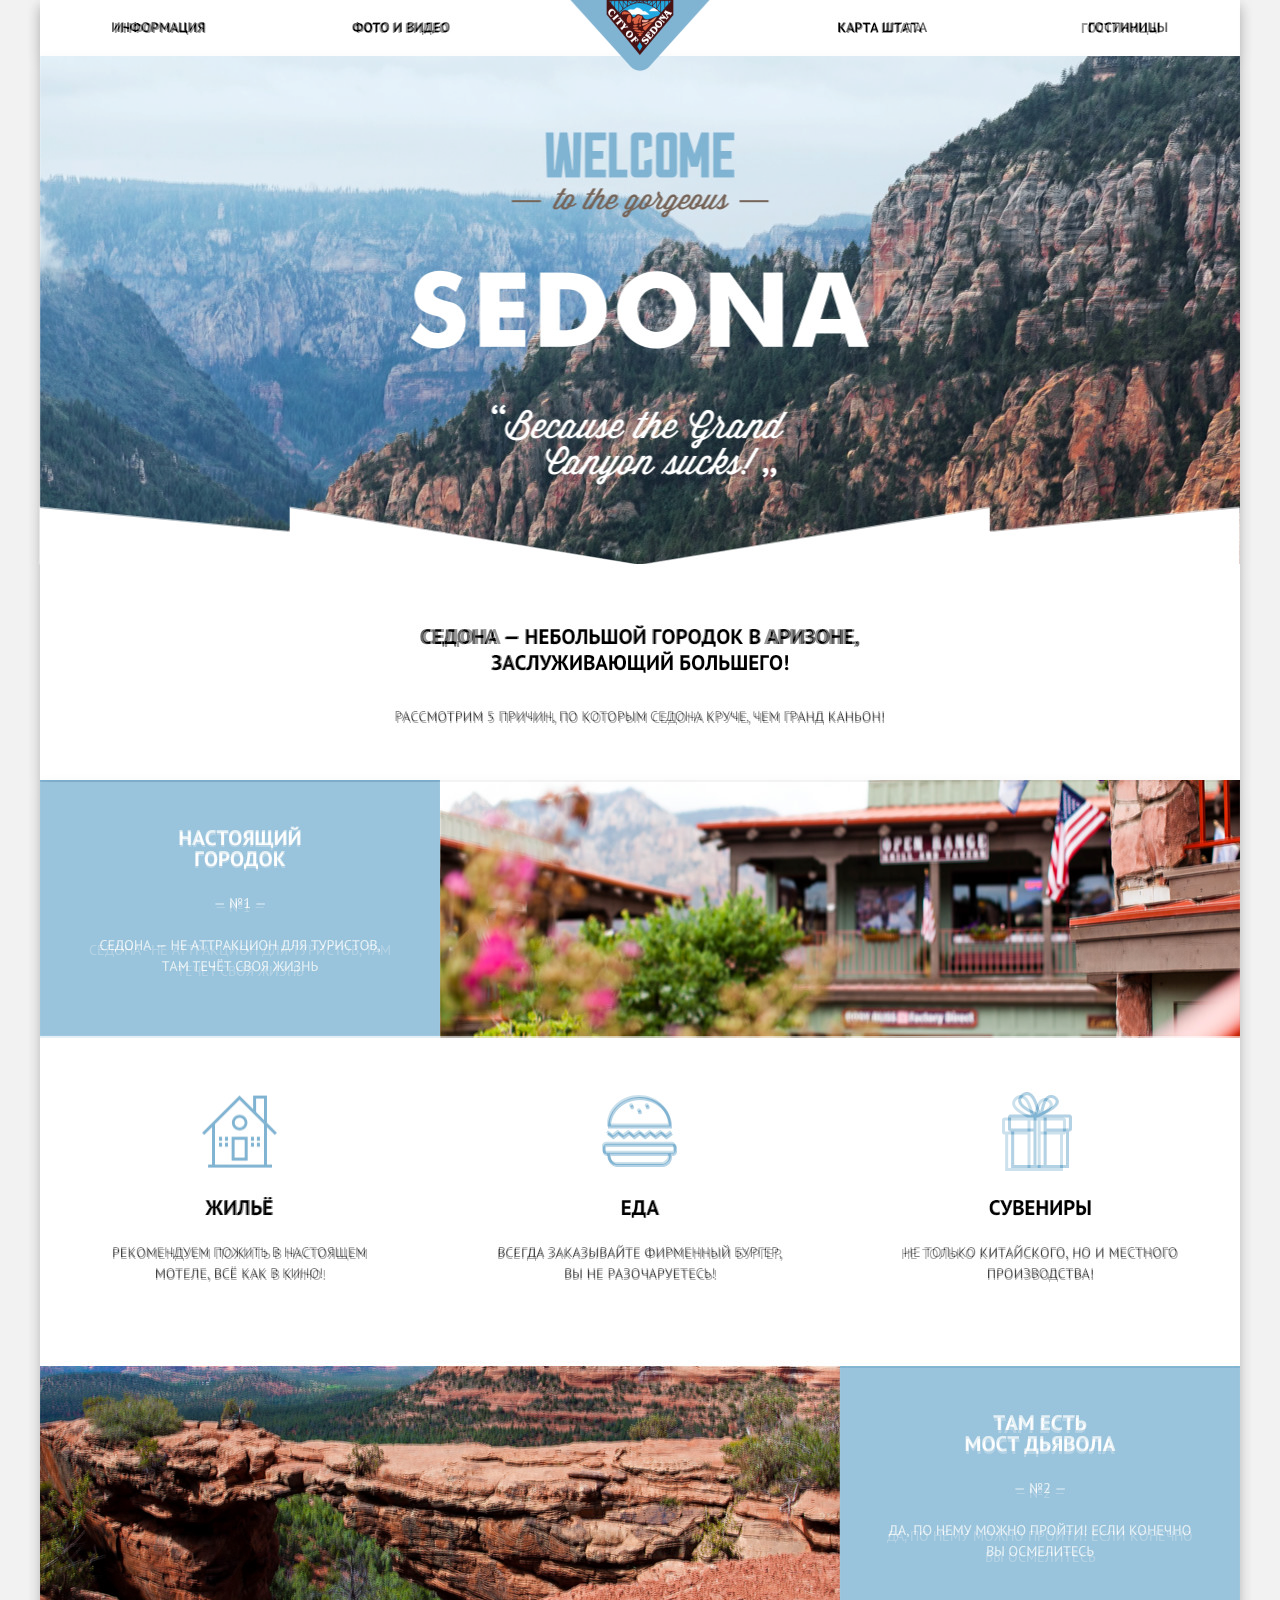
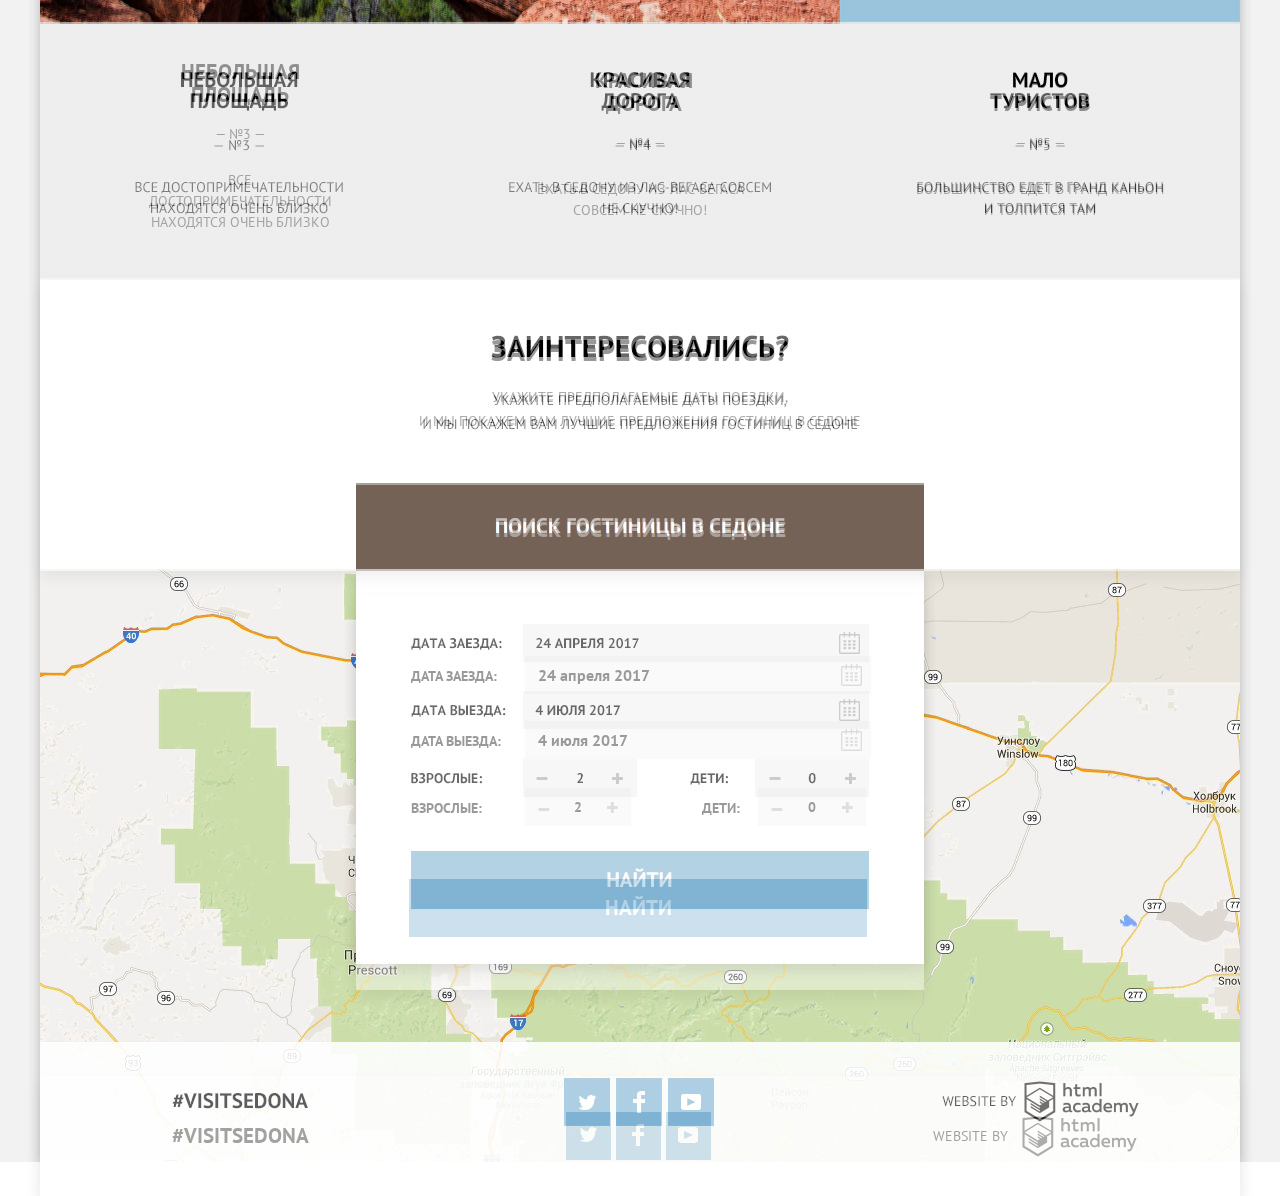
==== commit b837648a: "Правки по br" ====
--- a/index.html
+++ b/index.html
@@ -55,7 +55,7 @@
           <div class="inside-box">
             <h3>Настоящий городок</h3>
             <p class="inside-box-number"> — №1 — </p>
-            <p class="inside-box-text">Седона - не аттракцион для туристов,<br> там течёт своя жизнь</p>
+            <p class="inside-box-text">Седона - не аттракцион для туристов, там течёт своя жизнь</p>
           </div>
           <div class="img-1"></div>
           </div>
@@ -85,23 +85,28 @@
              </div>
         </div>
         <div class="advantages">
-          <div class="square">
+          <div class="advantages-block">
+            <div class="square">
               <h3 class="advantages-title square-title">Небольшая площадь</h3>
               <p class="advantages-number"> — №3 — </p>
               <p class="advantages-text square-text">Все достопримечательности находятся очень близко</p>
-          </div>
-          <div class="road">
+            </div>
+          </div>
+          <div class="advantages-block">
+            <div class="road">
               <h3 class="advantages-title road-title">Красивая дорога</h3>
               <p class="advantages-number"> — №4 — </p>
               <p class="advantages-text">Ехать в Седону из Лас-Вегаса совсем не скучно!</p>
-          </div>
-          <div class="tourist">
+            </div>
+          </div>
+          <div class="advantages-block">
+            <div class="tourist">
               <h3 class="advantages-title tourist-title">Мало туристов</h3>
               <p class="advantages-number"> — №5 — </p>
-              <p class="advantages-text">Большинство едет в Гранд Каньон<br> и толпится там</p>
-          </div>
-        </div>
-      </section>
+              <p class="advantages-text">Большинство едет в Гранд Каньон и толпится там</p>
+          </div>
+        </div>
+      </div>
       <section>
         <div class="interest-search">
           <h2 class="visually-hidden">Найти гостиницу в Седоне</h2>
--- a/css/index.css
+++ b/css/index.css
@@ -325,6 +325,25 @@
    background-repeat: no-repeat;
 }
 .advantages {
+   min-height: 256px;
+   width: 1200px;
+   display: -webkit-box;
+   display: -ms-flexbox;
+   display: flex;
+   -webkit-box-orient: horizontal;
+   -webkit-box-direction: normal;
+       -ms-flex-flow: row nowrap;
+           flex-flow: row nowrap;
+   -webkit-box-pack: center;
+       -ms-flex-pack: center;
+           justify-content: center;
+   -webkit-box-align: center;
+       -ms-flex-align: center;
+           align-items: center;
+   background-color: #eeeeee;
+   -webkit-box-sizing: border-box;box-sizing: border-box;
+}
+.advantages-block {
    display: -webkit-box;
    display: -ms-flexbox;
    display: flex;
@@ -341,11 +360,12 @@
    background-color: #eeeeee;
    -webkit-box-sizing: border-box;box-sizing: border-box;
    min-height: 256px;
+   width: 400px;
    
 }
 .square {
    -webkit-box-sizing: border-box;box-sizing: border-box;
-   width: 400px;
+   width: 208px;
    min-height: 143px;
    margin: 0;
    
@@ -353,7 +373,7 @@
 }
 .road {
    -webkit-box-sizing: border-box;box-sizing: border-box;
-   width: 400px;
+   width: 262px;
    min-height: 143px;
    margin: 0;
  
@@ -362,7 +382,7 @@
 }
 .tourist {
    -webkit-box-sizing: border-box;box-sizing: border-box;
-   width: 400px;
+   width: 250px;
    min-height: 142px;
    margin: 0;
    
@@ -377,7 +397,7 @@
    font-weight: bold;
    color: #000000;
    margin: 0;
-   margin-top: -8px;
+   margin-top: -12px;
 }
 .advantages-text {
    line-height: 21px;
@@ -385,6 +405,7 @@
    font-size: 14px;
    color:#333333;;
    margin: 0;
+   width: 
 }
 .advantages-number {
    line-height: 16px;
@@ -397,16 +418,19 @@
 .square-title {
    margin-bottom: 20px;
    color: #000000;
-   padding-right: 80px;
-   padding-left: 80px;
+
 }
 .road-title {
-   margin-bottom: 25px;
-   padding-left: 50px;
-   padding-right: 50px;
+  padding-left: 75px;
+   width: 120px;
+   margin-bottom: 20px;
+
 }
 .tourist-title {
-   margin-bottom: 21px;
+   padding-left: 65px;
+   width: 120px;
+   margin-bottom: 20px;
+
 }
 .interest-search {
    width: auto;
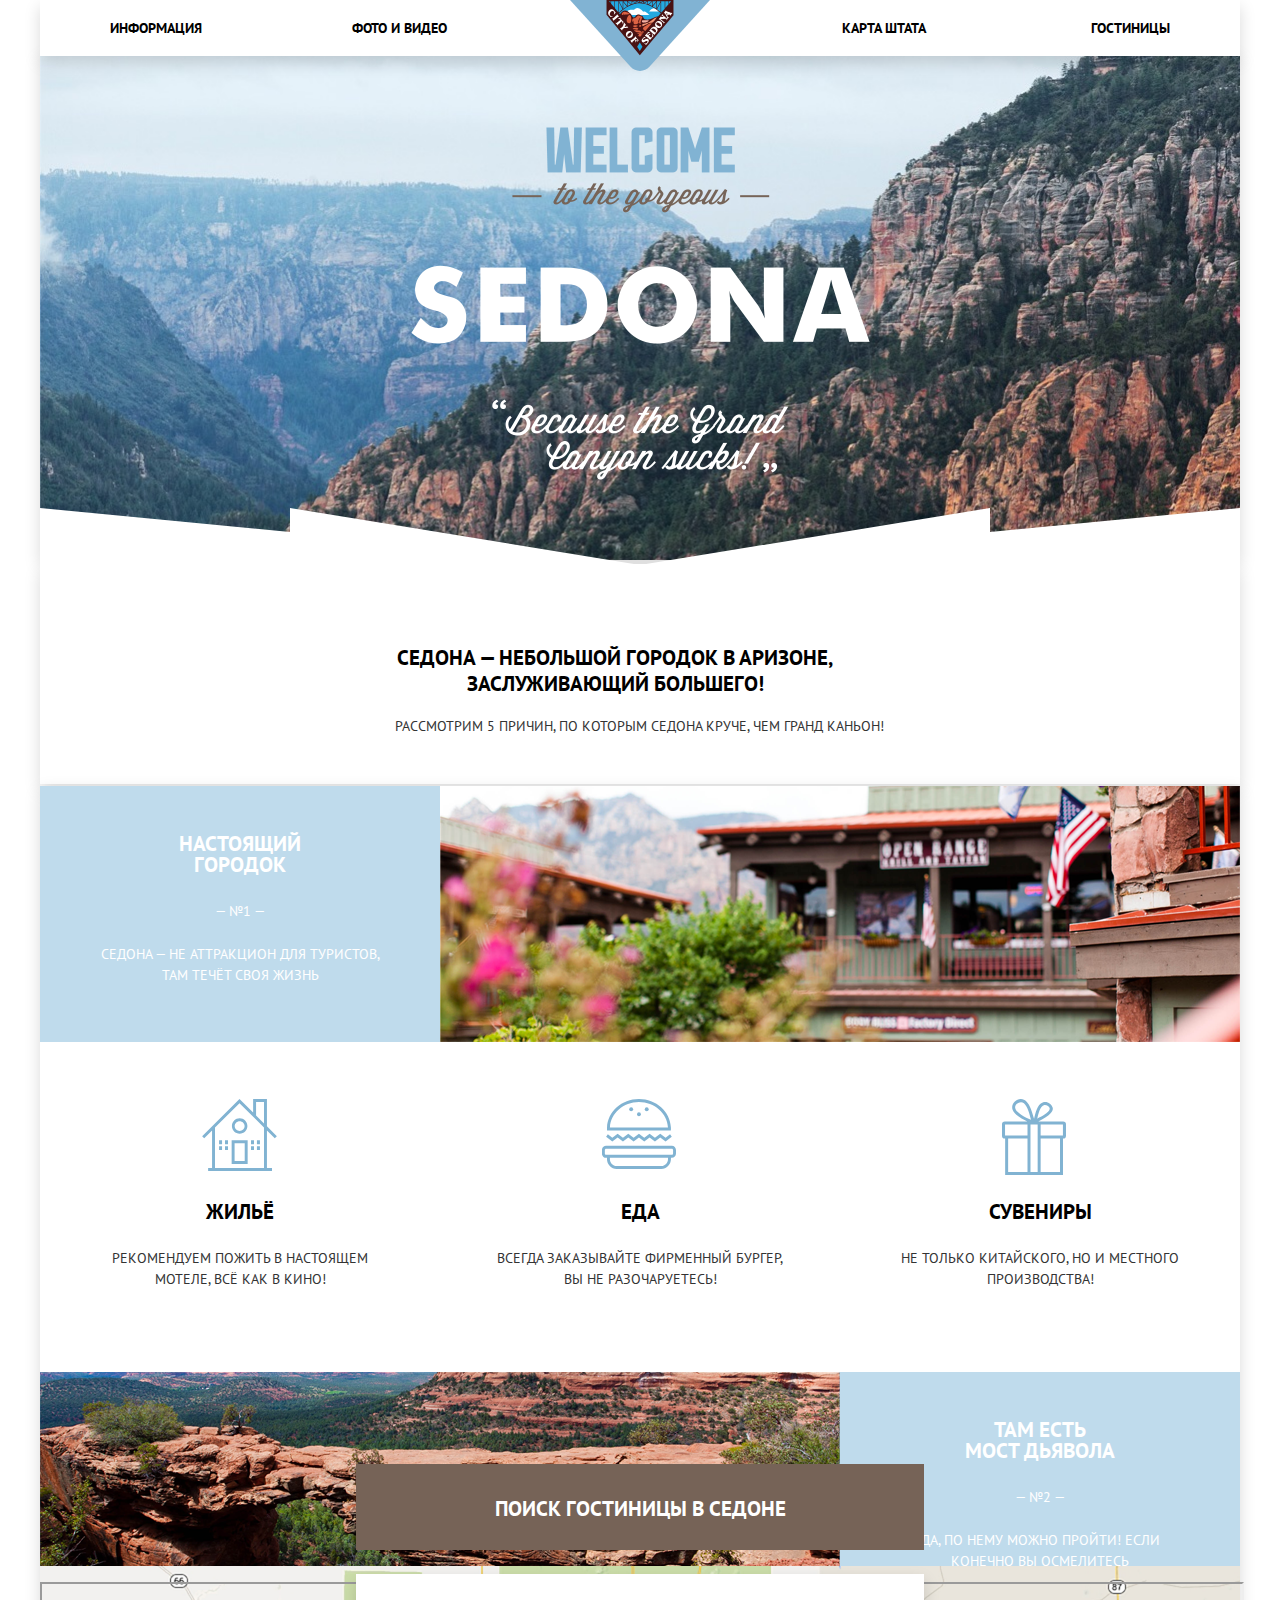
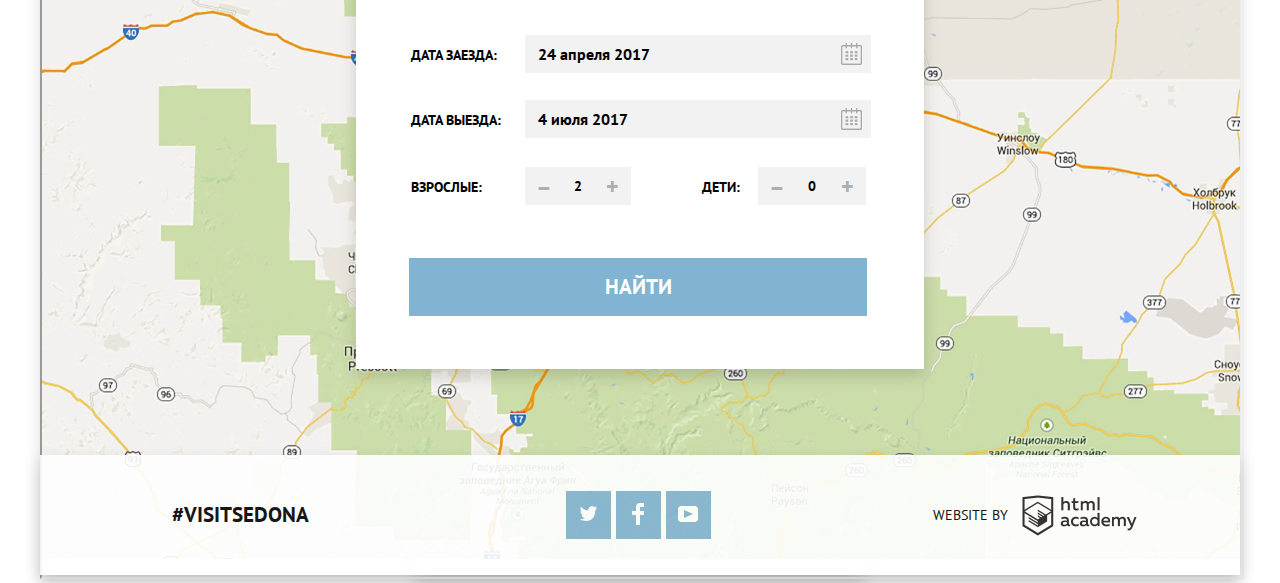
==== commit 5ebf2edc: "Итоговые правки кроме карты" ====
--- a/index.html
+++ b/index.html
@@ -5,40 +5,41 @@
     <title>HTML Academy: Седона</title>
     <link href="css/normalize.css" rel="stylesheet">
     <link href="css/index.css" rel="stylesheet">
-    <style>
+    <!---<style>
       HTML {
         background: url( 'img/sedona-index.jpg' ) 50% 0 no-repeat;
       }
       BODY {
     opacity: .4;
       }
-    </style>
+    </style>-->
   </head>
 
   <body class="main-body">
     <div class="body-class">
       <header class="main-header">
           <ul class="site-navigation">
-             <li>
+             <li class="navigation-item item-info">
                <a href="#" aria-label="ссылка ведет к блоку информация" class="li-center">Информация</a>
               </li>
-             <li>
+             <li class="navigation-item item-photo">
                <a href="#" aria-label="ссылка ведет к фото и видео" class="li-center">Фото и видео</a>
              </li>
-             <li class="logo-block">
-               <a href="#" class="main-header-logo">
-                 <img src="img/main.logo.svg" width="140" height="71" alt="лого City of Sedona">
-                </a>
-             </li>
-             <li>
+             
+             <li class="navigation-item item-map">
                <a href="#" aria-label="ссылка ведет к карте штата" class="li-center">Карта штата</a>
              </li>
-             <li>
-               <a href="inner.html" aria-label="ссылка ведет к списку гостиниц" class="li-center li-center-hotel">Гостиницы</a>
+             <li class="navigation-item item-hostelslist">
+               <a href="inner.html" aria-label="ссылка ведет к списку гостиниц" class="li-center li-center-nohotel">Гостиницы</a>
              </li>
           </ul>
       </header>
-      
+      <div class="logo-block">
+        <a href="index.html" class="main-header-logo">
+        <img src="img/main.logo.svg" width="140" height="71" alt="лого Седоны">
+        </a>
+      </div>
+
       <div class="section-welcome">
          <h1 class="visually-hidden">ДОБРО ПОЖАЛОВАТЬ В СЕДОНУ</h1>
          <div class="welcome-img"><img src="img/img-index/welcome.png" width="459" height="353" alt="Welcome to the gorgeous Sedona. Because the Grand Canyon sucks"></div>
@@ -50,30 +51,30 @@
           <p class="s-deserves">Седона — небольшой городок в Аризоне, заслуживающий большего!</p> 
           <p class="s-reasons">Рассмотрим 5 причин, по которым Седона круче, чем Гранд Каньон!</p>
       </div>
-      <section class="center-section">
+      <div class="center-section">
         <div class="true-city"> 
           <div class="inside-box">
             <h3>Настоящий городок</h3>
             <p class="inside-box-number"> — №1 — </p>
-            <p class="inside-box-text">Седона - не аттракцион для туристов, там течёт своя жизнь</p>
+            <p class="inside-box-text">Седона — не аттракцион для туристов, там течёт своя жизнь</p>
           </div>
           <div class="img-1"></div>
-          </div>
-      <div class="icon-area">
+        </div>
+        <div class="icon-area">
         <div class="house-item"> 
           <div class="icon icon-house"></div>
           <h3 class="icon-area-title">Жильё</h3>
           <p class="icon-area-text">Рекомендуем пожить в настоящем мотеле, всё как в кино!</p> 
         </div>
         <div class="food-item">
-            <div class="icon icon-food"></div>  
-            <h3 class="icon-area-title">Еда</h3>
-            <p class="icon-area-text icon-area-text-food">Всегда заказывайте фирменный бургер, вы не разочаруетесь!</p>
+          <div class="icon icon-food"></div>  
+          <h3 class="icon-area-title">Еда</h3>
+          <p class="icon-area-text icon-area-text-food">Всегда заказывайте фирменный бургер, вы не разочаруетесь!</p>
         </div>
         <div class="gift-item">
-            <div class="icon icon-gift"></div>  
-            <h3 class="icon-area-title">Сувениры</h3>
-            <p class="icon-area-text icon-area-text-souvenir">Не только китайского, но и местного производства!</p> 
+          <div class="icon icon-gift"></div>  
+          <h3 class="icon-area-title">Сувениры</h3>
+          <p class="icon-area-text icon-area-text-souvenir">Не только китайского, но и местного производства!</p> 
         </div>
       </div>
         <div class="devil-bridge">
@@ -107,7 +108,7 @@
           </div>
         </div>
       </div>
-      <section>
+      <div>
         <div class="interest-search">
           <h2 class="visually-hidden">Найти гостиницу в Седоне</h2>
             <div class="search">
@@ -115,8 +116,15 @@
               <p class="s-search">Укажите предполагаемые даты поездки,<br> и мы покажем вам лучшие предложения гостиниц в Седоне</p>
             </div>        
         </div>
-        
-          <p class="map-box"><iframe src="https://yandex.ru/map-widget/v1/?um=constructor%3Ab4c2fa0e8626959fcfffe32949a7038c82f4b150ed761a75cc5f1b1c86124f73&amp;source=constructor" width="1200" height="593" frameborder="0"></iframe></p>
+      </div>
+
+        <section class="map-section">
+          <h2 class="visually-hidden">Где находится Седона</h2>
+          <iframe src="https://yandex.ru/map-widget/v1/?um=constructor%3Ab4c2fa0e8626959fcfffe32949a7038c82f4b150ed761a75cc5f1b1c86124f73&amp;source=constructor" width="1200" height="593"></iframe>
+          <p class="map-box">
+            <img src="img/img-index/map.jpg" width="1200" height="593" alt="Карта местоположения Седоны">
+          </p>
+        </section>
 
             <button type="button" class="search-button">
               Поиск гостиницы в Седоне
@@ -157,16 +165,15 @@
                       </div>
                     </div>
                  </div>
-                  <button type="submit" class="search-b">Найти</button>
-        </fieldset>
-      </form>
-      </section>
+                <button type="submit" class="search-b">Найти</button>
+                </fieldset>
+          </form>
       
-  <footer class="main-footer">
-    <p><a href="#" aria-label="#" class="visit">#VISITSEDONA</a></p>
-    <ul class="footer-social">
-      <li class="social social-tw" >
-        <a href="#" aria-label="ссылка ведет к странице Седоны в твиттер">
+    <footer class="main-footer">
+      <p><a href="#" aria-label="#" class="visit">#VISITSEDONA</a></p>
+      <ul class="footer-social">
+        <li class="social social-tw" >
+         <a href="#" aria-label="ссылка ведет к странице Седоны в твиттер">
           <span class="visually-hidden">Твиттер</span>
           <img src="img/twitter-icon.svg" width="17" height="15" alt="иконка твиттера">
         </a>
@@ -226,6 +233,6 @@
 
     
   </script>
-  
+  </div>
 </body>
 </html>
--- a/css/index.css
+++ b/css/index.css
@@ -8,9 +8,6 @@
    margin: 0 auto;
 }
 
-ul{
-   list-style: none;
-  }
 .main-body header { 
    width: 1200px;
    margin: 0; 
@@ -27,6 +24,7 @@
    background-size: 100%;
    height: 509px;
    -webkit-box-shadow: 0px 7px 15px 0 rgba(0, 1, 1, 0.15);box-shadow: 0px 7px 15px 0 rgba(0, 1, 1, 0.15);
+   margin-top: -20px;
 }
 .site-navigation {
    display: -webkit-box;
@@ -43,54 +41,44 @@
    height: 56px;
    width: 1200px;
 }
-.site-navigation li {
-   display: -webkit-box;
-   display: -ms-flexbox;
-   display: flex;
-   width: 239px;
-   margin: auto;
-}
-.logo-block {
-   width: 244px;
-}
-.site-navigation a {
-   font-family: "PT Sans", Arial, sans-serif;
-   font-size: 14px;
-   color: #000000;
-   padding-left: 0;
-   font-weight: bold;
-}
-.site-navigation a:visited {
-   color:rgba(0, 0, 0, 0.3);
-}
-.site-navigation a:hover {
-   color: #81b3d2;
-}
-.site-navigation a:activ, .site-navigation a:focus {
-   color: #766357; 
-}
-
+.li-center {
+ color:#000000;
+}
+
+.li-center:hover {
+ color: #81b3d2;
+}
+.li-center:active, 
+.li-center:focus {
+  color:  rgba(0, 0, 0, 0.3);
+}
+.li-center-hotel {
+  color: #766357;
+  pointer-events: none;
+   cursor: default; 
+}
+.li-center-nohotel {
+   color:#000000;
+}
 .img-polygon { 
    width: auto;
    background-color: transparent;
-   margin-top: -58px;
+   margin-top: -53px;
 }
 .sedona-deserves {
-   height: 216px;
-   width: 100%;
-   margin: 0;
-   margin-top: -26px; 
+   min-height: 100px;
+   padding: 60px 355px 50px;
+   margin: 0;
+   margin-top: -5px;
    background-color: white;
    -webkit-box-shadow: 0px 7px 15px 0 rgba(0, 1, 1, 0.15);box-shadow: 0px 7px 15px 0 rgba(0, 1, 1, 0.15);
 }
 .s-deserves {
    display: block;
    width: 440px;
-   height: 48px;
-   margin-left: auto;
-   margin-right: auto;
+   min-height: 48px;
+   margin-top: 0 25px 35px 25px;
    padding: 0;
-   padding-top: 60px;
    font-family: "PT Sans", Arial, sans-serif;
    font-size: 21px;
    line-height: 26px;
@@ -102,11 +90,9 @@
 .s-reasons {
    display: block;
    width: 489px;
-   height: 13px;
-   margin-left: auto;
-   margin-right: auto;
-   padding: 0px;
-   margin-top: 38px;
+   min-height: 13px;
+   margin: 0;
+   padding: 0;
    background-color: white;
    font-family: "PT Sans", Arial, sans-serif;
    font-size: 14px;
@@ -203,8 +189,8 @@
 }
 .inside-box-text {
    padding-top: 8px;
-   padding-right: 40px;
-   padding-left: 40px;
+   padding-right: 49px;
+   padding-left: 49px;
    text-align: center;
    line-height: 21px;
    font-size: 14px;
@@ -397,7 +383,7 @@
    font-weight: bold;
    color: #000000;
    margin: 0;
-   margin-top: -12px;
+   margin-top: -10px;
 }
 .advantages-text {
    line-height: 21px;
@@ -421,7 +407,7 @@
 
 }
 .road-title {
-  padding-left: 75px;
+  padding-left: 72px;
    width: 120px;
    margin-bottom: 20px;
 
@@ -451,7 +437,7 @@
    width: 100%;
    margin-left: auto;
    margin-right: auto;
-   margin-bottom: 23px;
+   margin-bottom: 30px;
    font-size: 30px;
    color: black;
    font-style: normal;
@@ -459,24 +445,44 @@
    line-height: 25px;
    text-align: center;
    background-color: white;
-   
 }
 .s-search {
    width: 450px;
-   margin-left: auto;
-   margin-right: auto;
+   margin: 0;
    font-style: normal;
    font-size: 14px;
    color: #333333;
    line-height: 24px;
    text-align: center;
    background-color:white;
-
 }
 a :hover { 
    outline: 0;
 }
-.map-box {
+.map-section {
+   position: absolute;
+   z-index: 1;
+  
+   bottom: 0;
+   left: calc(50% - 1200px / 2);
+   width: 1200px;
+   height: 593px;
+}
+.map-section p {
+   position: absolute;
+   z-index: 1;
+
+   bottom: 0;
+   left: calc(50% - 1200px / 2);
+   width: 1200px;
+   height: 593px;
+}
+.map-section iframe {
+   position: relative;
+   z-index: 5;
+   left: calc(50% - 1200px / 2);
+  
+   bottom: 0;
    width: 1200px;
    height: 593px;
 }
@@ -504,10 +510,11 @@
 .search-button:active,
 .search-button:focus {
    background-color: #503e33;
-   color: rgba(255, 255, 255, 0.3)
+   color:rgba(255, 255, 255, 0.3);
 }
 .hotel-search {
    position: absolute;
+   z-index: 20;
    display: none;
    bottom: 120px;
    left: calc(50% - 568px / 2);
@@ -776,26 +783,50 @@
    color: rgba(255, 255, 255, 0.3);
 }
 .site-navigation {
+   position: absolute;
+   z-index: 1;
    font-family: "PT Sans", Arial, sans-serif;
    font-size: 14px;
-   text-align: center;
    line-height: 26px;
    font-weight: bold;
+   height: 56px;
    color: black;
    text-transform: uppercase;
    list-style: none;
    padding-inline-start: 0;
 }
-.li-center {
-   padding: auto;
-   margin: auto;
-}
-.li-center-hotel {
-   padding-left: 13px;
-}
-.main-header-logo {
-   padding: auto;
-   margin: auto;
+.navigation-item {
+   width: 300px;
+   -webkit-box-sizing: border-box;
+           box-sizing: border-box;
+   font-family: "PT Sans", Arial, sans-serif;
+   font-size: 14px;
+   color: #000000;
+   font-weight: bold;
+   margin-top: 15px;
+}
+.item-info {
+   text-align: left;
+   padding-left: 70px;
+}
+.item-photo {
+   text-align: left;
+   padding-left: 12px;
+}
+.item-map {
+   text-align: right;
+   padding-right: 14px;
+}
+.item-hostelslist {
+   text-align: right;
+   padding-right: 70px;
+}
+.logo-block {
+   width: 140px;
+   height: 71px;
+   position: relative;
+   z-index: 3;
+   left: 530px;
 }
 a {
   text-decoration: none;
@@ -812,17 +843,9 @@
    text-align: left;
    line-height: 26px;
 }
-.item-name:hover {
-  color: #81b3d2;
-}
-
-.item-name:focus {
-   color: #black;
-}
-.item-name:active {
-   color: rgba(0, 0, 0, 0.3);
-}
+
 .main-footer { 
+   z-index: 350;
    display: -webkit-box; 
    display: -ms-flexbox; 
    display: flex;
@@ -848,9 +871,7 @@
    margin-left: 0;
    -webkit-box-shadow: 0px 7px 15px 0 rgba(0, 1, 1, 0.15);box-shadow: 0px 7px 15px 0 rgba(0, 1, 1, 0.15);
 }
-.main-header-logo {
-   padding-left: 10px;
-}
+
 .main-header {
    -webkit-box-shadow: 0px 7px 15px 0 rgba(0, 1, 1, 0.15);box-shadow: 0px 7px 15px 0 rgba(0, 1, 1, 0.15);
 }
@@ -965,9 +986,7 @@
    position: absolute;
    bottom: 0;
    width: 100%;
-  }
-  
-
+}
 .search-filter { 
    display: -webkit-box; 
    display: -ms-flexbox; 
@@ -985,6 +1004,7 @@
    background-repeat: no-repeat;
    background-size: 100%;
    margin: 0;
+   margin-top: -13px;
 }
 .search-filter ul {
    list-style: none;
@@ -1369,12 +1389,13 @@
    padding-top: 4px;
    text-align: center;
 }
+
 .reservation-button:hover {
    background-color: #604e43;
 }
 .reservation-button:active, .reservation-button:focus {
    background-color: #503e33;
-   color: rgba(255, 255, 255, 0.3);
+   
 }
 .central-block a {
    font-size: 14px;
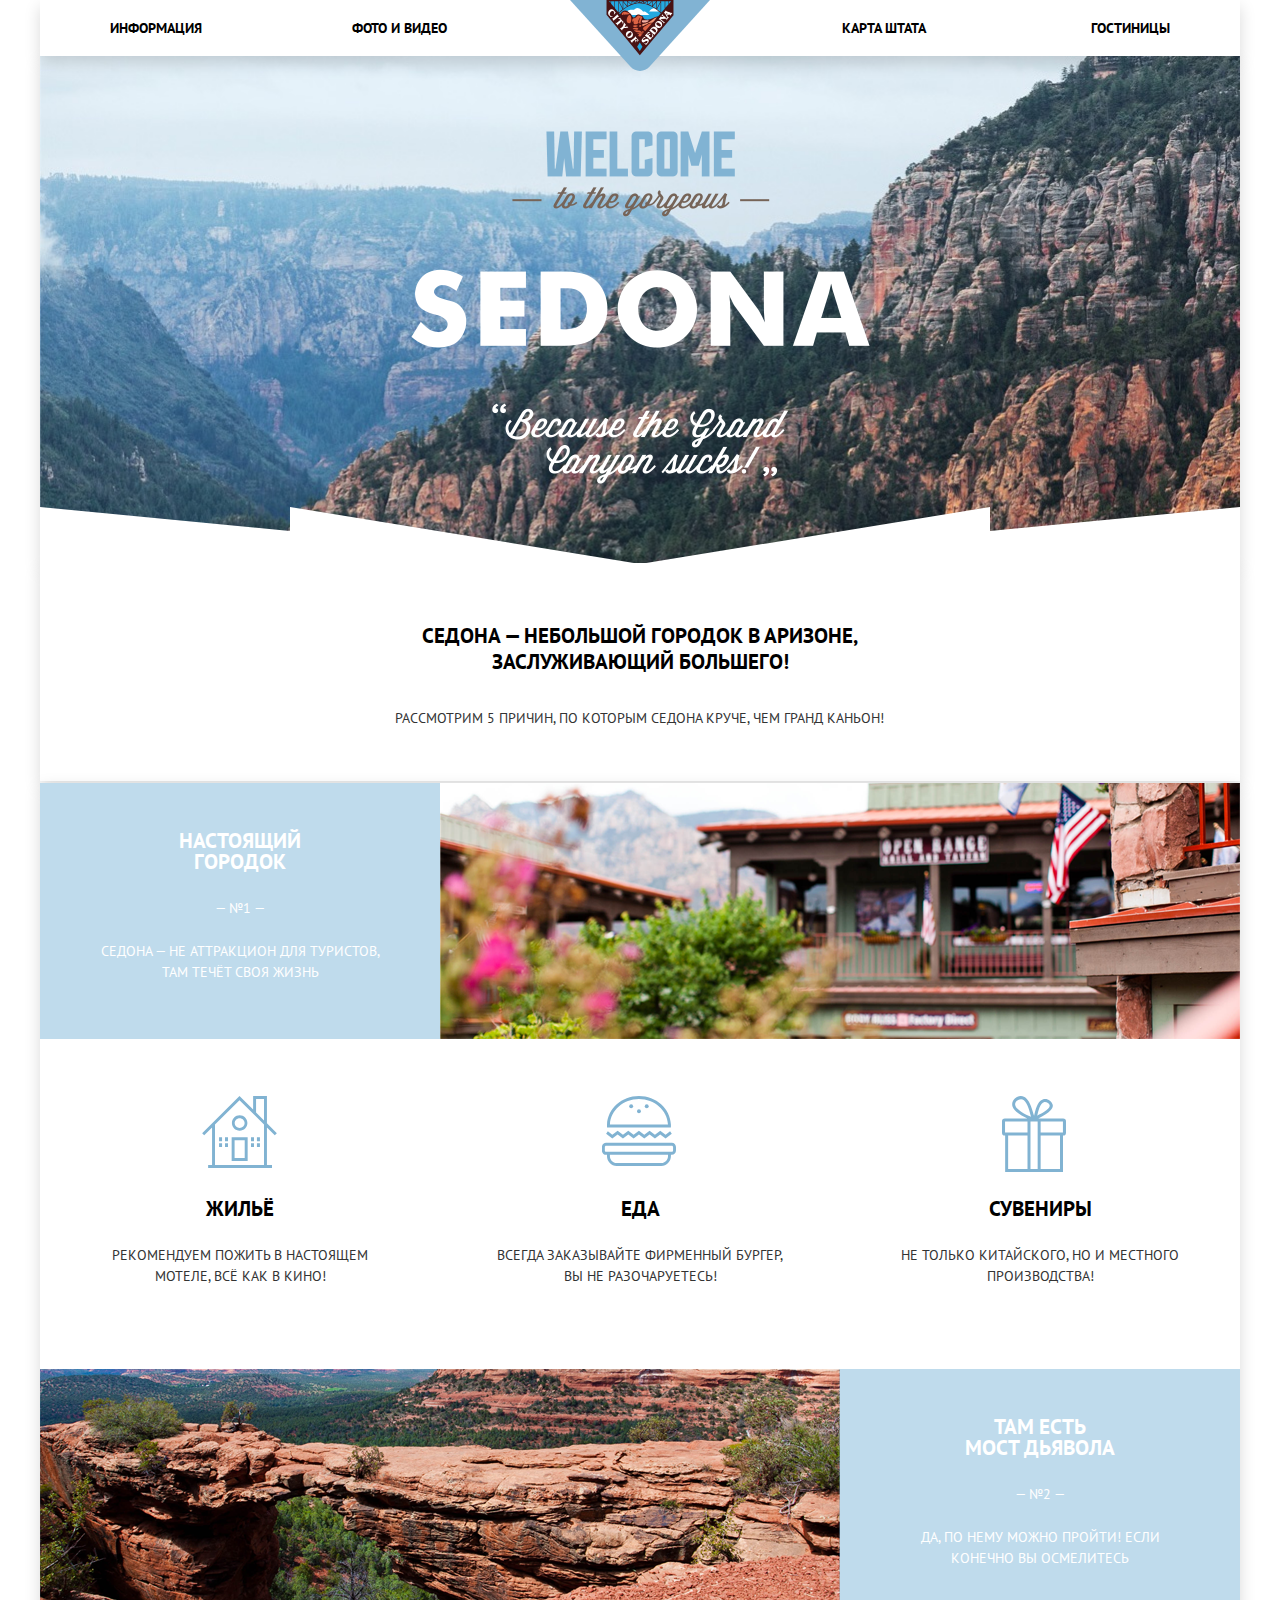
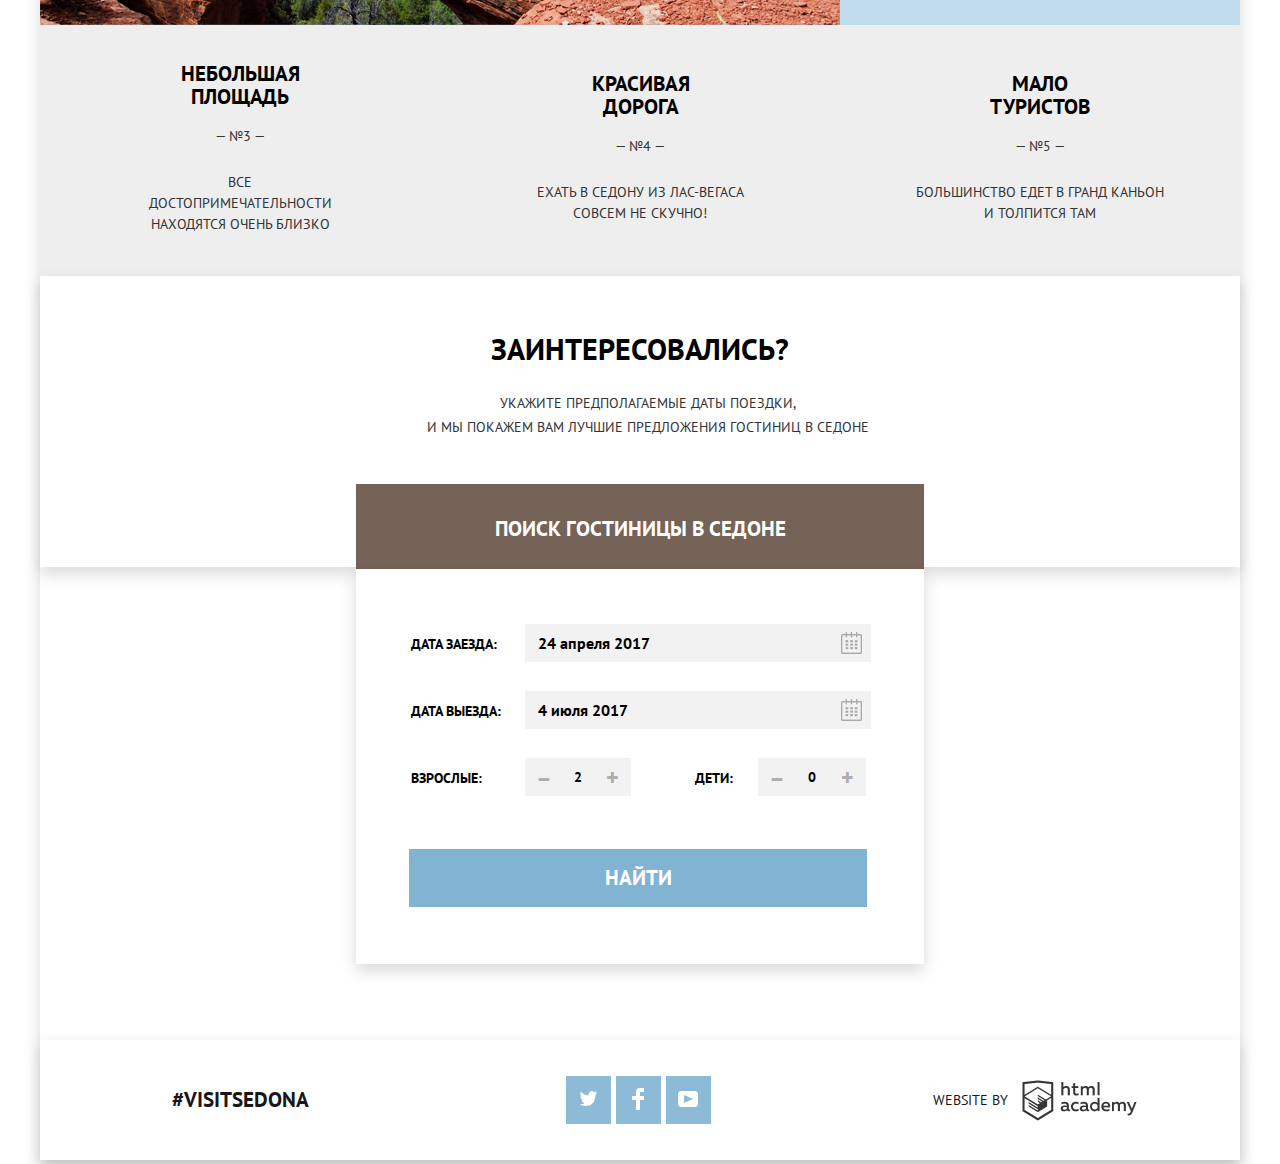
==== commit 855fecf5: "Итоговые правки_к защите" ====
--- a/index.html
+++ b/index.html
@@ -4,17 +4,8 @@
     <meta charset="utf-8">
     <title>HTML Academy: Седона</title>
     <link href="css/normalize.css" rel="stylesheet">
-    <link href="css/index.css" rel="stylesheet">
-    <!---<style>
-      HTML {
-        background: url( 'img/sedona-index.jpg' ) 50% 0 no-repeat;
-      }
-      BODY {
-    opacity: .4;
-      }
-    </style>-->
+    <link href="css/index.min.css" rel="stylesheet">
   </head>
-
   <body class="main-body">
     <div class="body-class">
       <header class="main-header">
@@ -111,25 +102,15 @@
       <div>
         <div class="interest-search">
           <h2 class="visually-hidden">Найти гостиницу в Седоне</h2>
-            <div class="search">
-              <p class="s-interest">Заинтересовались? </p>
-              <p class="s-search">Укажите предполагаемые даты поездки,<br> и мы покажем вам лучшие предложения гостиниц в Седоне</p>
-            </div>        
+              <div class="s-interest">Заинтересовались? </div>
+              <div class="s-search">Укажите предполагаемые даты поездки,<br> и мы покажем вам лучшие предложения гостиниц в Седоне</div>     
         </div>
       </div>
-
-        <section class="map-section">
-          <h2 class="visually-hidden">Где находится Седона</h2>
-          <iframe src="https://yandex.ru/map-widget/v1/?um=constructor%3Ab4c2fa0e8626959fcfffe32949a7038c82f4b150ed761a75cc5f1b1c86124f73&amp;source=constructor" width="1200" height="593"></iframe>
-          <p class="map-box">
-            <img src="img/img-index/map.jpg" width="1200" height="593" alt="Карта местоположения Седоны">
-          </p>
-        </section>
-
-            <button type="button" class="search-button">
-              Поиск гостиницы в Седоне
-            </button>
+          <button type="button" class="search-button">
+          Поиск гостиницы в Седоне
+           </button>
           <form class="hotel-search hotel-search-show" action="https://sedona.com" method="post">
+            
              <fieldset class="search-form">
                   <div class="search-block ar-date">
                     <label for="arrival-date">
@@ -168,7 +149,12 @@
                 <button type="submit" class="search-b">Найти</button>
                 </fieldset>
           </form>
-      
+
+          <section class="map-section">
+            <h2 class="visually-hidden">Где находится Седона</h2>
+            <iframe src="https://yandex.ru/map-widget/v1/?um=constructor%3Ab4c2fa0e8626959fcfffe32949a7038c82f4b150ed761a75cc5f1b1c86124f73&amp;source=constructor" width="1200" height="593"></iframe>
+          </section>
+
     <footer class="main-footer">
       <p><a href="#" aria-label="#" class="visit">#VISITSEDONA</a></p>
       <ul class="footer-social">
@@ -198,41 +184,7 @@
       </a>
     </div>
   </footer>
-  
-  <!---<script src="../js/script.min.js"></script>-->
-  <!--Прописанный в html скрипт - временное решение, т.к. почему-то подключённый выше не работает.-->
-  <script>
-    var button = document.querySelector(".search-button");
-    var popup = document.querySelector(".hotel-search");
-    var arrival = popup.querySelector("[name=arrival]");
-    var departure = popup.querySelector("[name=departure]");
-    var form = popup.querySelector("form");
-
-   
-
-    button.addEventListener("click", function (evt) {
-      evt.preventDefault();
-      popup.classList.toggle("hotel-search-show");
-      arrival.focus();
-    });
-
-    form.addEventListener("submit", function (evt) {
-        if (!arrival.value || !departure.value) {
-        evt.preventDefault();
-        popup.classList.add("hotel-search-error");
-        }
-    });
-    window.addEventListener("keydown", function (evt){
-      if (evt.keyCode === 27){
-        if (popup.classList.contains ("hotel-search-show")) {
-          evt.preventDefault();
-          popup.classList.remove("hotel-search-show");
-        }
-      }
-    });
-
-    
-  </script>
+  <script src="js/script.min.js"></script>
   </div>
 </body>
 </html>
--- a/css/index.min.css
+++ b/css/index.min.css
@@ -0,0 +1,208 @@
+@import "https://fonts.googleapis.com/css?family=PT+Sans:400,700&amp;subset=cyrillic";
+body{font-family:"PT Sans",Arial,sans-serif;text-transform:uppercase;width:1200px;height:100%;margin:0 auto}
+.main-body header{width:1200px;margin:0;-webkit-box-shadow:0 7px 15px 0 rgba(0,1,1,0.15);box-shadow:0 7px 15px 0 rgba(0,1,1,0.15)}
+.site-navigation img:hover{-webkit-box-shadow:none;box-shadow:none}
+.section-welcome{background-color:#81b3d2;background-image:url(../img/img-index/background-main.jpg);background-repeat:no-repeat;background-size:100%;height:509px;-webkit-box-shadow:0 7px 15px 0 rgba(0,1,1,0.15);box-shadow:0 7px 15px 0 rgba(0,1,1,0.15);margin-top:-16px}
+.site-navigation{display:-webkit-box;display:-ms-flexbox;display:flex;-webkit-box-orient:horizontal;-webkit-box-direction:normal;-ms-flex-direction:row;flex-direction:row;-ms-flex-pack:distribute;justify-content:space-around;background-color:#fff;margin:0;height:56px;width:1200px}
+.li-center{color:#000}
+.li-center:hover{color:#81b3d2}
+.li-center:active,.li-center:focus{color:rgba(0,0,0,0.3)}
+.li-center-hotel{color:#766357;pointer-events:none;cursor:default}
+.li-center-nohotel{color:#000}
+.img-polygon{width:auto;background-color:transparent;margin-top:-58px}
+.sedona-deserves{min-height:100px;padding:60px 355px 55px;margin:0;margin-top:-5px;background-color:#fff;-webkit-box-shadow:0 7px 15px 0 rgba(0,1,1,0.15);box-shadow:0 7px 15px 0 rgba(0,1,1,0.15)}
+.s-deserves{display:block;min-height:48px;margin:0;margin-bottom:35px;padding:0;font-family:"PT Sans",Arial,sans-serif;font-size:21px;line-height:26px;color:#000;font-weight:700;text-align:center;background-color:#fff}
+.s-reasons{display:block;width:489px;min-height:13px;margin:0;padding:0;background-color:#fff;font-family:"PT Sans",Arial,sans-serif;font-size:14px;line-height:16px;display:block;color:#333;text-align:center;background-color:#fff}
+.visually-hidden{position:absolute;width:1px;height:1px;margin:-1px;border:0;padding:0;clip:rect (0 0 0 0);overflow:hidden}
+.welcome-img{display:block;width:459px;margin-left:auto;margin-right:auto;padding-top:76px}
+.polygon{width:1200px;height:59px;background-image:url(img/img-index/polygon.svg);background-position:506px 0;z-index:1}
+.center-section{display:-webkit-box;display:-ms-flexbox;display:flex;-webkit-box-orient:horizontal;-webkit-box-direction:normal;-ms-flex-flow:row wrap;flex-flow:row wrap;-webkit-box-pack:center;-ms-flex-pack:center;justify-content:center;-webkit-box-align:stretch;-ms-flex-align:stretch;align-items:stretch;-ms-flex-line-pack:stretch;align-content:stretch;-webkit-box-orient:vertical;-webkit-box-direction:normal;-ms-flex-direction:column;flex-direction:column;width:100%;margin:0;list-style:none;-webkit-box-shadow:0 7px 15px 0 rgba(0,1,1,0.15);box-shadow:0 7px 15px 0 rgba(0,1,1,0.15)}
+.true-city{display:-webkit-box;display:-ms-flexbox;display:flex;-webkit-box-orient:horizontal;-webkit-box-direction:normal;-ms-flex-flow:row nowrap;flex-flow:row nowrap;-webkit-box-pack:center;-ms-flex-pack:center;justify-content:center;-webkit-box-align:center;-ms-flex-align:center;align-items:center;margin-top:2px}
+.inside-box{margin:0;background-color:#bfdbec;width:400px;min-height:256px}
+.inside-box h3{line-height:21px;text-align:center;font-size:21px;line-height:21px;font-weight:700;color:#fff;padding-top:26px;padding-left:120px;padding-right:120px}
+.inside-box-number{line-height:21px;text-align:center;font-size:14px;padding-top:5px;color:#fff}
+.inside-box-text{padding-top:8px;padding-right:49px;padding-left:49px;text-align:center;line-height:21px;font-size:14px;color:#fff}
+.img-1{width:800px;height:256px;margin:0;background-color:#fff;background-image:url(../img/img-index/background-city.png);background-repeat:no-repeat}
+.icon-area{display:-webkit-box;display:-ms-flexbox;display:flex;-webkit-box-orient:horizontal;-webkit-box-direction:normal;-ms-flex-flow:row nowrap;flex-flow:row nowrap;-webkit-box-pack:center;-ms-flex-pack:center;justify-content:center;-webkit-box-align:center;-ms-flex-align:center;align-items:center;width:100%;background-color:#fff}
+.house-item{width:400px;min-height:320px;margin:auto;padding:auto}
+.food-item{width:400px;min-height:320px;margin:auto;padding:auto}
+.gift-item{width:400px;min-height:320px;margin:auto;padding:auto}
+.icon{display:block;width:76px;height:76px;margin:auto;margin-top:57px;background-repeat:no-repeat}
+.icon-area-title{font-size:21px;line-height:21px;text-align:center;padding-top:5px;background-color:#fff;font-weight:700;color:#000}
+.icon-area-text{font-size:14px;line-height:21px;text-align:center;padding-top:5px;background-color:#fff;color:#333;padding-right:50px;padding-left:50px}
+.icon-area-text-food{padding-right:50px;padding-left:50px}
+.icon-food{background-color:#fff;background-image:url(../img/img-index/icon-3.food.svg)}
+.icon-gift{background-color:#fff;background-image:url(../img/img-index/icon-2.gifts.svg);background-repeat:no-repeat}
+.icon-house{background-color:#fff;background-image:url(../img/img-index/icon-1.house.svg)}
+.devil-bridge{display:-webkit-box;display:-ms-flexbox;display:flex;-webkit-box-orient:horizontal;-webkit-box-direction:normal;-ms-flex-flow:row nowrap;flex-flow:row nowrap;-webkit-box-pack:center;-ms-flex-pack:center;justify-content:center;-webkit-box-align:center;-ms-flex-align:center;align-items:center;width:100%;margin-top:10px}
+.img-2{width:800px;height:256px;margin:0;background-color:#81b3d2;background-image:url(../img/img-index/canyon.png);background-repeat:no-repeat}
+.advantages{min-height:256px;width:1200px;display:-webkit-box;display:-ms-flexbox;display:flex;-webkit-box-orient:horizontal;-webkit-box-direction:normal;-ms-flex-flow:row nowrap;flex-flow:row nowrap;-webkit-box-pack:center;-ms-flex-pack:center;justify-content:center;-webkit-box-align:center;-ms-flex-align:center;align-items:center;background-color:#eee;-webkit-box-sizing:border-box;box-sizing:border-box}
+.advantages-block{display:-webkit-box;display:-ms-flexbox;display:flex;-webkit-box-orient:horizontal;-webkit-box-direction:normal;-ms-flex-flow:row nowrap;flex-flow:row nowrap;-webkit-box-pack:center;-ms-flex-pack:center;justify-content:center;-webkit-box-align:center;-ms-flex-align:center;align-items:center;background-color:#eee;-webkit-box-sizing:border-box;box-sizing:border-box;min-height:256px;width:400px}
+.square{-webkit-box-sizing:border-box;box-sizing:border-box;width:208px;min-height:143px;margin:0;background-color:#eee}
+.road{-webkit-box-sizing:border-box;box-sizing:border-box;width:262px;min-height:143px;margin:0;background-color:#eee}
+.tourist{-webkit-box-sizing:border-box;box-sizing:border-box;width:250px;min-height:142px;margin:0;background-color:#eee}
+.advantages-title{font-size:21px;line-height:23px;text-align:center;width:100%;background-color:#eee;font-weight:700;color:#000;margin:0;margin-top:-10px}
+.advantages-text{line-height:21px;text-align:center;font-size:14px;color:#333;margin:0}
+.advantages-number{line-height:16px;text-align:center;font-size:14px;color:#333;margin:0;margin-bottom:28px}
+.square-title{margin-bottom:20px;color:#000}
+.road-title{padding-left:72px;width:120px;margin-bottom:20px}
+.tourist-title{padding-left:65px;width:120px;margin-bottom:20px}
+.interest-search{-webkit-box-sizing:border-box;box-sizing:border-box;width:1200px;min-height:291px;margin-top:-5px;padding:60px 383px 125px;background-color:#fff;-webkit-box-shadow:0 7px 15px 0 rgba(0,1,1,0.15);box-shadow:0 7px 15px 0 rgba(0,1,1,0.15)}
+.search{width:450px;min-height:96px;margin:0;padding:0;background-color:#fff}
+.s-interest{width:100%;margin:0;padding:0;padding-bottom:30px;font-size:30px;color:#000;font-style:normal;font-weight:700;line-height:25px;text-align:center;background-color:#fff}
+.s-search{width:450px;margin:0;font-style:normal;font-size:14px;color:#333;line-height:24px;text-align:center;background-color:#fff}
+a :hover{outline:0}
+.map-section{z-index:1;bottom:0;left:calc(50% - 1200px / 2);width:1200px;height:593px;background-image:url(img/img-index/map.jpg)}
+.map-section p{z-index:1;bottom:0;left:calc(50% - 1200px / 2);width:1200px;height:593px}
+.map-section iframe{position:relative;z-index:5;left:calc(50% - 1200px / 2);bottom:0;width:1200px;height:593px;border:none}
+.search-button{position:absolute;left:calc(50% - 568px / 2);bottom:590px;-webkit-box-sizing:border-box;box-sizing:border-box;width:568px;height:86px;padding-top:5px;background-color:#766357;border:none;color:#fff;text-align:center;font-size:21px;font-weight:700;text-transform:uppercase;z-index:3}
+.search-button:hover{background-color:#604e43}
+.search-button:active,.search-button:focus{background-color:#503e33;color:rgba(255,255,255,0.3)}
+.hotel-search{position:absolute;z-index:20;display:none;bottom:110px;left:calc(50% - 568px / 2);width:568px;min-height:481px}
+@-webkit-keyframes bounce {
+0%{-webkit-transform:translateY(-140px);transform:translateY(-140px)}
+100%{-webkit-transform:translateY(0);transform:translateY(0)}
+}
+@keyframes bounce {
+0%{-webkit-transform:translateY(-140px);transform:translateY(-140px)}
+100%{-webkit-transform:translateY(0);transform:translateY(0)}
+}
+@keyframes shake {
+0%,100%{-webkit-transform:translateX(0);-ms-transform:translateX(0);transform:translateX(0)}
+10%,50%,90%{-webkit-transform:translateX(-10px);-ms-transform:translateX(-10px);transform:translateX(-10px)}
+20%,60%,80%{-webkit-transform:translateX(10px);-ms-transform:translateX(10px);transform:translateX(10px)}
+}
+.hotel-search-show{display:block;-webkit-animation-name:bounce;animation-name:bounce;-webkit-animation-duration:.1s;animation-duration:.1s}
+.hotel-search-error{display:block;-webkit-animation-name:shake;animation-name:shake;-webkit-animation-duration:.6s;animation-duration:.6s}
+.search-form{-webkit-box-sizing:border-box;box-sizing:border-box;display:-webkit-box;display:-ms-flexbox;display:flex;-ms-flex-wrap:wrap;flex-wrap:wrap;-webkit-box-pack:justify;-ms-flex-pack:justify;justify-content:space-between;-webkit-box-align:center;-ms-flex-align:center;align-items:center;-webkit-box-sizing:border-box;box-sizing:border-box;margin:0;border:none;width:568px;min-height:395px;padding:53px;font-weight:700;background-color:#fff;-webkit-box-shadow:0 7px 15px 0 rgba(0,1,1,0.15);box-shadow:0 7px 15px 0 rgba(0,1,1,0.15)}
+.search-block{width:462px;height:34px;display:-webkit-box;display:-ms-flexbox;display:flex;-ms-flex-wrap:nowrap;flex-wrap:nowrap;-webkit-box-pack:justify;-ms-flex-pack:justify;justify-content:space-between;-webkit-box-align:center;-ms-flex-align:center;align-items:center}
+.adults input{width:38px}
+.ar-date{margin-bottom:33px;margin-top:4px}
+.dep-date{margin-bottom:33px}
+.quantity{margin-bottom:55px}
+.search-form span{font-size:14px;color:#000;font-weight:700;padding-left:2px}
+.margin{margin-right:3px}
+.search-form input[type="text"]{-webkit-box-sizing:border-box;box-sizing:border-box;width:346px;height:38px;margin-left:11px;padding-left:13px;font-weight:700;border:none}
+.departure-date{padding:0}
+.adults{-webkit-box-sizing:border-box;box-sizing:border-box;width:220px;display:-webkit-box;display:-ms-flexbox;display:flex;-ms-flex-wrap:nowrap;flex-wrap:nowrap;-webkit-box-pack:justify;-ms-flex-pack:justify;justify-content:space-between;-webkit-box-align:center;-ms-flex-align:center;align-items:center}
+.kids{margin-right:8px;-webkit-box-sizing:border-box;box-sizing:border-box;width:180px;display:-webkit-box;display:-ms-flexbox;display:flex;-ms-flex-wrap:nowrap;flex-wrap:nowrap;-webkit-box-pack:justify;-ms-flex-pack:justify;justify-content:space-between;-webkit-box-align:center;-ms-flex-align:center;align-items:center}
+.margin-two{margin-right:43px;width:75px}
+.margin-three{margin-left:10px;margin-right:25px;width:40px}
+input[type="text"]{background:url(../img/img-index/calendar.png) 316px 8px no-repeat;width:21px;height:22px}
+input[type="text"]:hover{background:url(../img/img-index/calendar_hover.png) 316px 8px no-repeat}
+input[type="text"]:active,input[type="text"]:focus{background:url(../img/img-index/calendar_press.png) 316px 8px no-repeat}
+.adults-quantity,.kids-quantity{position:relative;-webkit-box-sizing:border-box;box-sizing:border-box;margin:0;width:40px;height:38px;border:none;font-size:14px;font-weight:700;margin:0;margin-right:-4px;margin-left:-4px;padding:0;text-align:center}
+.minus-plus{border:none;padding:0;margin:0;width:38px;height:38px;background-color:#f2f2f2;font-size:24px;font-weight:700;color:#4e4c4c6b}
+.sign-block{display:-webkit-box;display:-ms-flexbox;display:flex;-ms-flex-wrap:nowrap;flex-wrap:nowrap;width:116px;height:38px;padding:0;margin:0;background-color:#9acd32}
+.search-form input{background-color:#f2f2f2}
+.search-form input:hover{background-color:#ebebeb}
+.search-form input:active,.search-form input:focus{background-color:#fff;border:2px solid #e5e5e5}
+.dep-date input{-webkit-box-sizing:border-box;box-sizing:border-box;width:346px;height:38px}
+.quantity{display:-webkit-box;display:-ms-flexbox;display:flex;-ms-flex-wrap:nowrap;flex-wrap:nowrap;-webkit-box-pack:justify;-ms-flex-pack:justify;justify-content:space-between;-webkit-box-align:center;-ms-flex-align:center;align-items:center}
+input::-webkit-outer-spin-button,input::-webkit-inner-spin-button{-webkit-appearance:none}
+input[type='number']{-moz-appearance:textfield}
+.search-b{width:458px;height:58px;background-color:#81b3d2;color:#fff;font-size:21px;text-align:center;font-weight:700;text-transform:uppercase;border:none;padding:0}
+.search-block{display:flex}
+.search-b:hover{background-color:#669ec0}
+.search-b:active,.search-b:focus{background-color:#5496bd;color:rgba(255,255,255,0.3)}
+.site-navigation{position:absolute;z-index:1;font-family:"PT Sans",Arial,sans-serif;font-size:14px;line-height:26px;font-weight:700;height:56px;color:#000;text-transform:uppercase;list-style:none;padding-inline-start:0}
+.navigation-item{width:300px;-webkit-box-sizing:border-box;box-sizing:border-box;font-family:"PT Sans",Arial,sans-serif;font-size:14px;color:#000;font-weight:700;margin-top:15px}
+.item-info{text-align:left;padding-left:70px}
+.item-photo{text-align:left;padding-left:12px}
+.item-map{text-align:right;padding-right:14px}
+.item-hostelslist{text-align:right;padding-right:70px}
+.logo-block{width:140px;height:71px;position:relative;z-index:3;left:530px}
+a{text-decoration:none}
+.welcome-img{display:block;margin:0 auto}
+.item-name{font-family:"PT Sans",Arial,sans-serif;font-weight:700;font-style:normal;font-size:21px;text-align:left;line-height:26px}
+.main-footer{position:absolute;z-index:350;display:-webkit-box;display:-ms-flexbox;display:flex;-webkit-box-orient:horizontal;-webkit-box-direction:normal;-ms-flex-direction:row;flex-direction:row;-ms-flex-pack:distribute;justify-content:space-around;-webkit-box-align:center;-ms-flex-align:center;align-items:center;width:1200px;background-color:#fff;opacity:.9;margin:0;-webkit-box-flex:1;-ms-flex:1 0 auto;flex:1 0 auto;-webkit-box-shadow:0 7px 15px 0 rgba(0,1,1,0.15);box-shadow:0 7px 15px 0 rgba(0,1,1,0.15)}
+.site-navigation{margin-left:0;-webkit-box-shadow:0 7px 15px 0 rgba(0,1,1,0.15);box-shadow:0 7px 15px 0 rgba(0,1,1,0.15)}
+.main-header{-webkit-box-shadow:0 7px 15px 0 rgba(0,1,1,0.15);box-shadow:0 7px 15px 0 rgba(0,1,1,0.15)}
+.visit{font-family:"PT Sans",Arial,sans-serif;font-size:21px;color:#000;font-weight:700;padding-left:28px;padding-right:50px}
+.footer-social{display:-webkit-box;display:-ms-flexbox;display:flex;-webkit-box-sizing:border-box;box-sizing:border-box;-ms-flex-wrap:nowrap;flex-wrap:nowrap;-webkit-box-orient:horizontal;-webkit-box-direction:normal;-ms-flex-direction:row;flex-direction:row;-webkit-box-pack:justify;-ms-flex-pack:justify;justify-content:space-between;width:150px;height:48px;margin:0;padding:0}
+.footer-social li{margin-right:5px;list-style:none;vertical-align:bottom}
+.social{display:-webkit-box;display:-ms-flexbox;display:flex;-webkit-box-align:center;-ms-flex-align:center;align-items:center;-webkit-box-pack:center;-ms-flex-pack:center;justify-content:center;width:46px;height:48px;background-color:#81b3d2}
+.social:hover{background-color:#669ec0}
+.social:active,.social:focus{background-color:#5496bd}
+.footer-copyright{display:-webkit-box;display:-ms-flexbox;display:flex;-webkit-box-align:center;-ms-flex-align:center;align-items:center;margin-left:10px}
+.footer-copyright span{color:#000}
+.footer-copyright p{width:115px;height:41px;margin-left:6px;background-color:#fff;background-image:url(../img/logo-name.png)}
+.footer-copyright p:hover{background-color:#fff;background-image:url(../img/logo-name-2.png)}
+.footer-copyright p:active,.footer-copyright p:focus{background-color:#fff;background-image:url(../img/logo-name-3.png)}
+.container{-webkit-box-shadow:0 7px 15px 0 rgba(0,1,1,0.15);box-shadow:0 7px 15px 0 rgba(0,1,1,0.15)}
+.copyright{padding-right:8px;font-weight:400;color:#000;font-size:14px;line-height:26px}
+body{height:100%;min-width:900px}
+html{position:relative;min-height:100%}
+footer{height:120px;bottom:0;width:100%}
+.search-filter{display:-webkit-box;display:-ms-flexbox;display:flex;-webkit-box-pack:justify;-ms-flex-pack:justify;justify-content:space-between;-webkit-box-align:top;-ms-flex-align:top;align-items:top;width:100%;height:217px;background-color:#81b3d2;background-image:url(../img/img-hotels/filter-background.jpg);background-repeat:no-repeat;background-size:100%;margin:0;margin-top:-13px}
+.search-filter ul{list-style:none;font-size:16px;line-height:16px;text-align:left;text-transform:uppercase;color:#fff}
+.accomodation{padding-left:60px}
+input[type="checkbox"]{display:none}
+input[type="checkbox"] + label span{display:inline-block;width:23px;height:23px;margin:-1px 4px 0 0;padding-left:10px;vertical-align:middle;background:url(../img/img-hotels/checkbox-off.png) left top no-repeat;cursor:pointer}
+input[type="checkbox"]:checked + label span{background:url(../img/img-hotels/checkbox-on.png) left top no-repeat;width:23px;height:23px;padding-left:-4px}
+input[type="checkbox"]:disabled{background-color:#fff;background-image:url(../img/img-hotels/checkbox-disabled.png)}
+.search-filter li{color:#fff;margin-bottom:23px;margin-top:12px;display:-webkit-box;display:-ms-flexbox;display:flex;-webkit-box-align:center;-ms-flex-align:center;align-items:center}
+.search-titel{font-style:bold;font-stretch:normal;line-height:1.31;letter-spacing:normal;text-align:left;font-size:16px;font-weight:700;height:21px;margin-top:12px;color:#fff}
+.search-filter{line-height:14px;font-size:14px;-webkit-box-shadow:0 7px 15px 0 rgba(0,1,1,0.15);box-shadow:0 7px 15px 0 rgba(0,1,1,0.15)}
+.apartament:{padding-top:7px}
+.unfrastructure{margin-left:32px}
+.checkbox-box{font-size:14px}
+.filter-range{width:330px;margin-top:28px;margin-left:282px;margin-right:62px;color:#fff;text-transform:uppercase}
+.filter-range-title{margin-bottom:9px;font-weight:600;font-size:16px;line-height:21px}
+.price-controls{position:relative;height:30px;width:315px;margin-bottom:20px;font-size:0;border:2px solid #fff;border-radius:2px}
+.price-controls::after{content:"";position:absolute;top:50%;left:50%;width:2px;height:22px;background:#fff;-webkit-transform:translate(-50%,-50%);-ms-transform:translate(-50%,-50%);transform:translate(-50%,-50%)}
+.price-controls label{display:inline-block;font-size:14px;line-height:38px;vertical-align:top;cursor:pointer}
+.price-controls .min-price,.price-controls .max-price{width:90px;padding-left:65px}
+.price-controls input{width:50px;margin:0;color:inherit;font:inherit;background:none;border:none}
+.range-controls{position:relative;margin-bottom:32px}
+.range-controls .scale{height:2px;background:rgba(255,255,255,0.3)}
+.range-controls .bar{width:80%;height:2px;background:#fff}
+.range-toggle{position:absolute;top:-9px;width:4px;height:4px;background:#ababab;border:8px solid #fff;border-radius:50%;-webkit-box-shadow:0 2px 1px 0 rgba(0,1,1,0.2);box-shadow:0 2px 1px 0 rgba(0,1,1,0.2);cursor:pointer}
+.range-toggle:hover{background:#1c4f80}
+.range-toggle-min{left:0}
+.range-toggle-max{left:77%}
+.btn-transparent{display:block;margin:0 auto;margin-left:85px;padding:6px 35px;font-size:14px;line-height:20px;color:#fff;text-transform:uppercase;background:transparent;border:2px solid #fff;border-radius:2px;cursor:pointer}
+.btn-transparent:hover{color:#000;background:#fff}
+.search-result{height:83px}
+.search-result p{display:inline-block;vertical-align:center;margin-right:20px}
+.search-result h2{display:inline-block;vertical-align:center;font-size:21px;line-height:26px;color:#000;padding:31px 72px;margin:0;padding-right:46px}
+.sorted{font-size:12px;color:#000}
+.price{font-size:12px;color:#81b3d2;margin-left:12px}
+.type{font-size:12px;border-bottom:1px dotted #81b3d2;color:rgba(0,0,0,0.3);margin-left:7px}
+.up{display:inline-block;vertical-align:center;width:20px;height:15px;margin:0;margin-left:480px;background:url(../img/img-hotels/icon-up.png) no-repeat}
+.up:hover{background:url(../img/img-hotels/icon-up-hover.png) no-repeat}
+.up:active,.up:focus{background:url(../img/img-hotels/icon-up-press.png) no-repeat}
+.down{display:inline-block;vertical-align:center;width:20px;height:15px;margin:0;background:url(../img/img-hotels/icon-down.png) no-repeat}
+.down:hover{background:url(../img/img-hotels/icon-down-hover.png) no-repeat}
+.down:active,.down:focus{background:url(../img/img-hotels/icon-down-press.png) no-repeat}
+.type:hover{color:#81b3d2}
+.type:focus,.type:active{color:#000}
+.sorted-choice{font-size:12px;border-bottom:1px dotted #81b3d2;color:rgba(0,0,0,0.3);margin-left:10px}
+.sorted-choice:hover{color:#81b3d2}
+.sorted-choice:focus,.sorted-choice:active{color:#000}
+hr{color:#f2f2f2;width:1200px;height:1px}
+.catalog{display:-webkit-box;display:-ms-flexbox;display:flex;-webkit-box-orient:vertical;-webkit-box-direction:normal;-ms-flex-direction:column;flex-direction:column;-webkit-box-pack:justify;-ms-flex-pack:justify;justify-content:space-between;-ms-flex-line-pack:start;align-content:flex-start;-ms-flex-wrap:nowrap;flex-wrap:nowrap;width:100%;min-height:453px;margin:0;margin-bottom:120px;padding:0;margin-top:-10px}
+.catalog-line{display:-webkit-box;display:-ms-flexbox;display:flex;-webkit-box-orient:horizontal;-webkit-box-direction:normal;-ms-flex-direction:row;flex-direction:row;-webkit-box-pack:start;-ms-flex-pack:start;justify-content:flex-start;padding:73px;height:100px;width:auto;padding-top:40px;padding-bottom:20px;border-bottom:1px solid grey}
+.catalog-line-second{padding-top:28px}
+.catalog-line-third{padding-top:28px}
+.central-block{display:-webkit-box;display:-ms-flexbox;display:flex;-webkit-box-orient:horizontal;-webkit-box-direction:normal;-ms-flex-direction:row;flex-direction:row;-webkit-box-pack:start;-ms-flex-pack:start;justify-content:flex-start;-ms-flex-wrap:wrap;flex-wrap:wrap;-webkit-box-sizing:border-box;box-sizing:border-box;width:305px;height:90px;margin-left:30px}
+.catalog h3{margin:0;padding:0;height:26px;width:100%;font-size:21px;text-align:left;text-weight:bold;color:#000}
+.catalog span{display:block;width:110px;height:21px;margin-right:5px;margin-top:8px;font-size:14px;color:#333}
+.detailed{width:110px;height:25px;background-color:#81b3d2;margin-right:5px;margin-top:10px;padding-top:4px;text-align:center}
+.detailed:hover{background-color:#669ec0}
+.detailed:active,.detailed:focus{background-color:#5496bd;color:rgba(255,255,255,0.3)}
+.reservation-button{width:142px;height:25px;background-color:#766357;font-size:14px;color:#fff;font-weight:700;text-transform:uppercase;border:none;margin-right:5px;margin-top:10px;padding-top:4px;text-align:center}
+.reservation-button:hover{background-color:#604e43}
+.reservation-button:active,.reservation-button:focus{background-color:#503e33}
+.central-block a{font-size:14px;color:#fff;font-weight:700;text-transform:uppercase;text-align:center}
+.central-block h3{font-size:21px;font-weight:700;color:#000;margin-top:-3px}
+.central-block h3:hover{color:#81b3d2}
+.central-block h3:active,.central-block h3:focus{color:rgba(0,0,0,0.3)}
+.block-rate{display:-webkit-box;display:-ms-flexbox;display:flex;-webkit-box-orient:horizontal;-webkit-box-direction:normal;-ms-flex-direction:row;flex-direction:row;-ms-flex-wrap:wrap;flex-wrap:wrap;margin-left:510px;width:115px;height:90px}
+.icon-star-4{display:-webkit-box;display:-ms-flexbox;display:flex;margin-left:20px;width:110px;height:18px}
+.icon-star-3{display:-webkit-box;display:-ms-flexbox;display:flex;margin-left:40px;width:95px;height:18px}
+.icon-star-2{display:-webkit-box;display:-ms-flexbox;display:flex;margin-left:68px;width:62px;height:18px}
+.star{width:20px;margin:0;margin-left:5px;padding:0;height:17px;background-color:#fff;background-image:url(../img/img-hotels/icon.star.png);background-repeat:no-repeat}
+.rate{-webkit-box-sizing:border-box;box-sizing:border-box;width:110px;height:27px;background-color:#f2f2f2;font-size:14px;color:#666;text-align:center;padding-top:10px;margin:0;margin-right:5px;margin-top:4px;padding-top:4px}
+.catalog-line div{height:60px}
+hr{margin:0}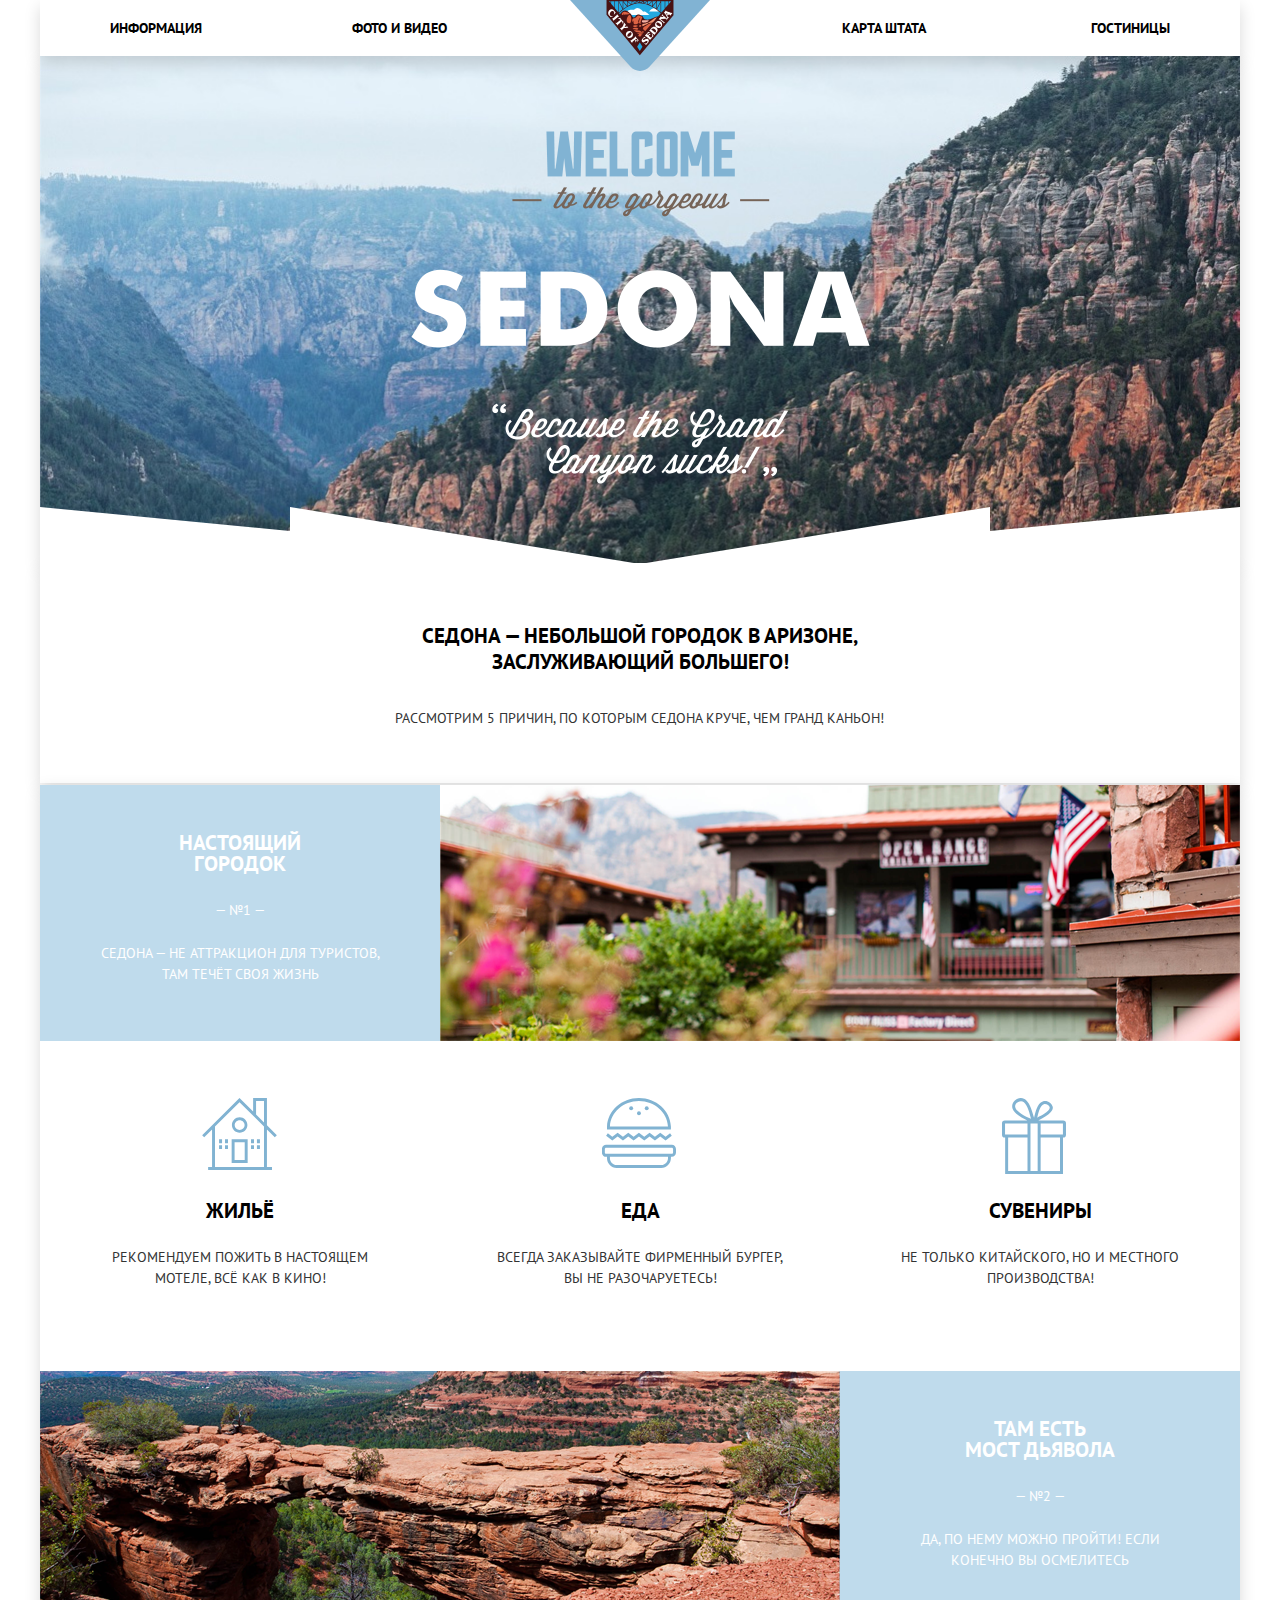
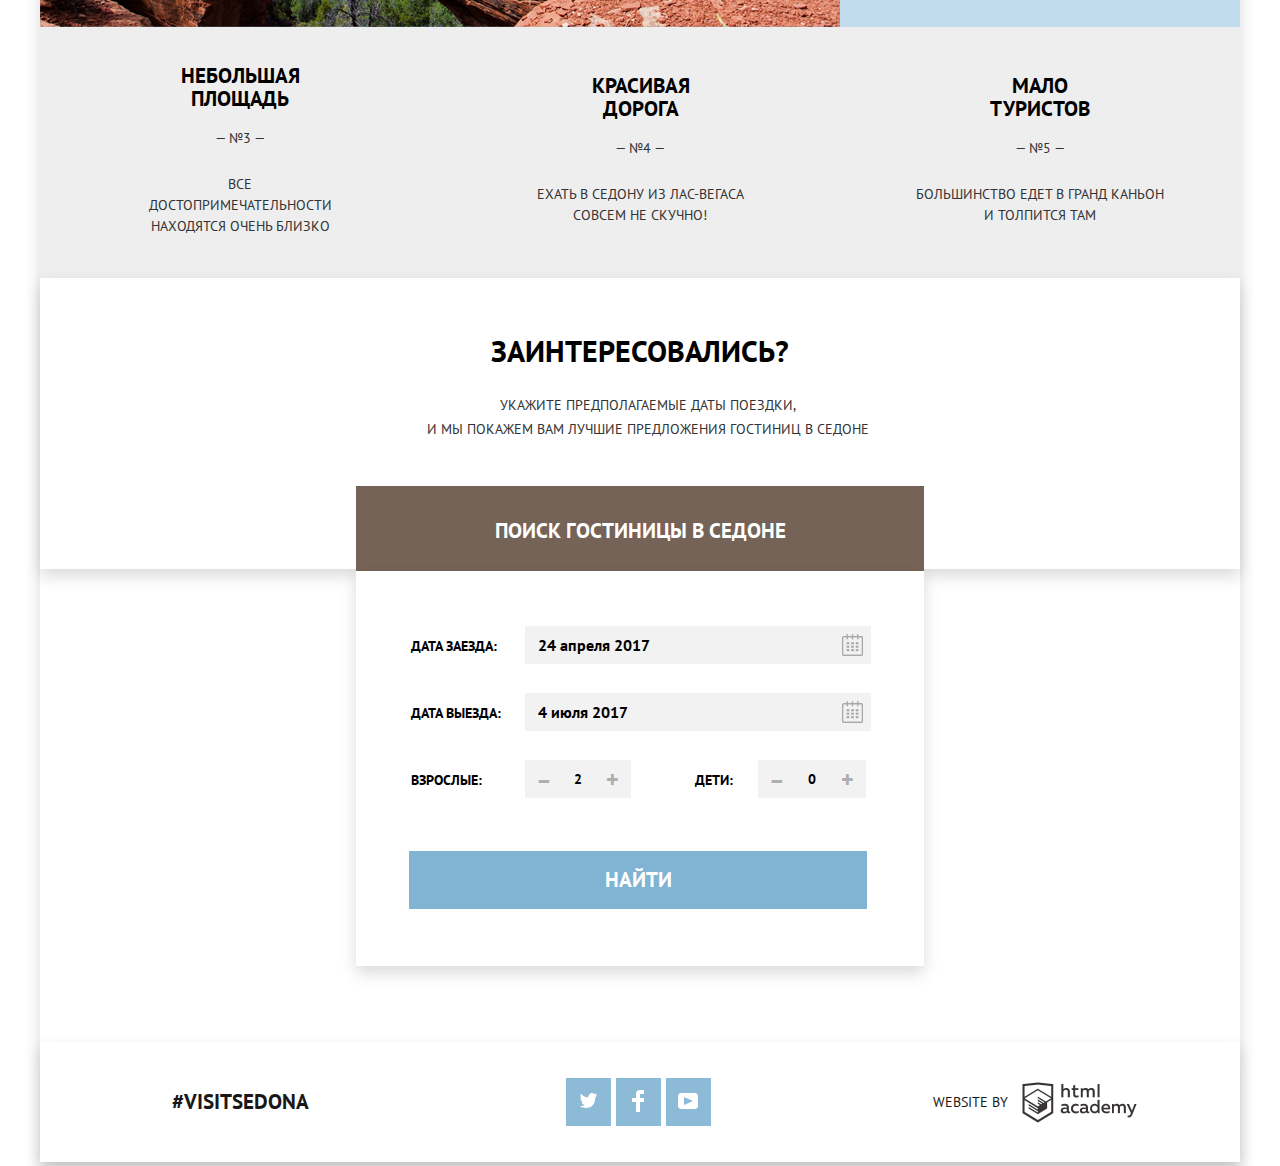
==== commit 776cd1cd: "Правки к защите_3" ====
--- a/index.html
+++ b/index.html
@@ -73,7 +73,7 @@
             <div class="inside-box">
                 <h3>Там есть<br> Мост дьявола</h3>
                 <p class="inside-box-number"> — №2 — </p>
-                <p class="inside-box-text">Да, по нему можно пройти! Если конечно вы осмелитесь</p>
+                <p class="inside-box-text">Да, по нему можно пройти! Если конечно вы осмелитесь </p>
              </div>
         </div>
         <div class="advantages">
@@ -118,12 +118,14 @@
                     </label>
                     <input id="arrival-date" type="text" value="24 апреля 2017" name="arrival" required>
                   </div>
+                  <img src="img/img-index/calendar.png" alt="Иконка календаря" width="21" height="22" class="img-calendar-1">
                   <div class="search-block dep-date">
                     <label for="departure-date">
                     <span>Дата выезда:</span>
                     </label>
                     <input id="departure-date" type="text" value="4 июля 2017" name="departure" required>
                   </div>
+                  <img src="img/img-index/calendar.png" alt="Иконка календаря" width="21" height="22" class="img-calendar-2">
                   <div class="search-block quantity">
                     <div class="adults">
                       <label for="ad-quantity">
--- a/css/index.min.css
+++ b/css/index.min.css
@@ -2,7 +2,7 @@
 body{font-family:"PT Sans",Arial,sans-serif;text-transform:uppercase;width:1200px;height:100%;margin:0 auto}
 .main-body header{width:1200px;margin:0;-webkit-box-shadow:0 7px 15px 0 rgba(0,1,1,0.15);box-shadow:0 7px 15px 0 rgba(0,1,1,0.15)}
 .site-navigation img:hover{-webkit-box-shadow:none;box-shadow:none}
-.section-welcome{background-color:#81b3d2;background-image:url(../img/img-index/background-main.jpg);background-repeat:no-repeat;background-size:100%;height:509px;-webkit-box-shadow:0 7px 15px 0 rgba(0,1,1,0.15);box-shadow:0 7px 15px 0 rgba(0,1,1,0.15);margin-top:-16px}
+.section-welcome{background-color:#81b3d2;background-image:url(../img/img-index/background-main.jpg);background-repeat:no-repeat;background-size:100%;height:509px;-webkit-box-shadow:0 7px 15px 0 rgba(0,1,1,0.15);box-shadow:0 7px 15px 0 rgba(0,1,1,0.15);margin-top:-16px;width:1200px}
 .site-navigation{display:-webkit-box;display:-ms-flexbox;display:flex;-webkit-box-orient:horizontal;-webkit-box-direction:normal;-ms-flex-direction:row;flex-direction:row;-ms-flex-pack:distribute;justify-content:space-around;background-color:#fff;margin:0;height:56px;width:1200px}
 .li-center{color:#000}
 .li-center:hover{color:#81b3d2}
@@ -10,20 +10,20 @@
 .li-center-hotel{color:#766357;pointer-events:none;cursor:default}
 .li-center-nohotel{color:#000}
 .img-polygon{width:auto;background-color:transparent;margin-top:-58px}
-.sedona-deserves{min-height:100px;padding:60px 355px 55px;margin:0;margin-top:-5px;background-color:#fff;-webkit-box-shadow:0 7px 15px 0 rgba(0,1,1,0.15);box-shadow:0 7px 15px 0 rgba(0,1,1,0.15)}
+.sedona-deserves{min-height:102px;padding:60px 355px 57px;margin:0;margin-top:-5px;background-color:#fff;-webkit-box-shadow:0 7px 15px 0 rgba(0,1,1,0.15);box-shadow:0 7px 15px 0 rgba(0,1,1,0.15);width:1200px;-webkit-box-sizing:border-box;box-sizing:border-box}
 .s-deserves{display:block;min-height:48px;margin:0;margin-bottom:35px;padding:0;font-family:"PT Sans",Arial,sans-serif;font-size:21px;line-height:26px;color:#000;font-weight:700;text-align:center;background-color:#fff}
 .s-reasons{display:block;width:489px;min-height:13px;margin:0;padding:0;background-color:#fff;font-family:"PT Sans",Arial,sans-serif;font-size:14px;line-height:16px;display:block;color:#333;text-align:center;background-color:#fff}
 .visually-hidden{position:absolute;width:1px;height:1px;margin:-1px;border:0;padding:0;clip:rect (0 0 0 0);overflow:hidden}
 .welcome-img{display:block;width:459px;margin-left:auto;margin-right:auto;padding-top:76px}
 .polygon{width:1200px;height:59px;background-image:url(img/img-index/polygon.svg);background-position:506px 0;z-index:1}
-.center-section{display:-webkit-box;display:-ms-flexbox;display:flex;-webkit-box-orient:horizontal;-webkit-box-direction:normal;-ms-flex-flow:row wrap;flex-flow:row wrap;-webkit-box-pack:center;-ms-flex-pack:center;justify-content:center;-webkit-box-align:stretch;-ms-flex-align:stretch;align-items:stretch;-ms-flex-line-pack:stretch;align-content:stretch;-webkit-box-orient:vertical;-webkit-box-direction:normal;-ms-flex-direction:column;flex-direction:column;width:100%;margin:0;list-style:none;-webkit-box-shadow:0 7px 15px 0 rgba(0,1,1,0.15);box-shadow:0 7px 15px 0 rgba(0,1,1,0.15)}
-.true-city{display:-webkit-box;display:-ms-flexbox;display:flex;-webkit-box-orient:horizontal;-webkit-box-direction:normal;-ms-flex-flow:row nowrap;flex-flow:row nowrap;-webkit-box-pack:center;-ms-flex-pack:center;justify-content:center;-webkit-box-align:center;-ms-flex-align:center;align-items:center;margin-top:2px}
+.center-section{display:-webkit-box;display:-ms-flexbox;display:flex;-webkit-box-orient:horizontal;-webkit-box-direction:normal;-ms-flex-flow:row wrap;flex-flow:row wrap;-webkit-box-pack:center;-ms-flex-pack:center;justify-content:center;-webkit-box-align:stretch;-ms-flex-align:stretch;align-items:stretch;-ms-flex-line-pack:stretch;align-content:stretch;-webkit-box-orient:vertical;-webkit-box-direction:normal;-ms-flex-direction:column;flex-direction:column;width:1200px;margin:0;list-style:none;-webkit-box-shadow:0 7px 15px 0 rgba(0,1,1,0.15);box-shadow:0 7px 15px 0 rgba(0,1,1,0.15)}
+.true-city{display:-webkit-box;display:-ms-flexbox;display:flex;-webkit-box-orient:horizontal;-webkit-box-direction:normal;-ms-flex-flow:row wrap;flex-flow:row wrap;-webkit-box-pack:center;-ms-flex-pack:center;justify-content:center;-webkit-box-align:center;-ms-flex-align:center;align-items:center;margin-top:2px}
 .inside-box{margin:0;background-color:#bfdbec;width:400px;min-height:256px}
 .inside-box h3{line-height:21px;text-align:center;font-size:21px;line-height:21px;font-weight:700;color:#fff;padding-top:26px;padding-left:120px;padding-right:120px}
 .inside-box-number{line-height:21px;text-align:center;font-size:14px;padding-top:5px;color:#fff}
 .inside-box-text{padding-top:8px;padding-right:49px;padding-left:49px;text-align:center;line-height:21px;font-size:14px;color:#fff}
 .img-1{width:800px;height:256px;margin:0;background-color:#fff;background-image:url(../img/img-index/background-city.png);background-repeat:no-repeat}
-.icon-area{display:-webkit-box;display:-ms-flexbox;display:flex;-webkit-box-orient:horizontal;-webkit-box-direction:normal;-ms-flex-flow:row nowrap;flex-flow:row nowrap;-webkit-box-pack:center;-ms-flex-pack:center;justify-content:center;-webkit-box-align:center;-ms-flex-align:center;align-items:center;width:100%;background-color:#fff}
+.icon-area{display:-webkit-box;display:-ms-flexbox;display:flex;-webkit-box-orient:horizontal;-webkit-box-direction:normal;-ms-flex-flow:row wrap;flex-flow:row wrap;-webkit-box-pack:center;-ms-flex-pack:center;justify-content:center;-webkit-box-align:center;-ms-flex-align:center;align-items:center;width:100%;background-color:#fff}
 .house-item{width:400px;min-height:320px;margin:auto;padding:auto}
 .food-item{width:400px;min-height:320px;margin:auto;padding:auto}
 .gift-item{width:400px;min-height:320px;margin:auto;padding:auto}
@@ -34,10 +34,10 @@
 .icon-food{background-color:#fff;background-image:url(../img/img-index/icon-3.food.svg)}
 .icon-gift{background-color:#fff;background-image:url(../img/img-index/icon-2.gifts.svg);background-repeat:no-repeat}
 .icon-house{background-color:#fff;background-image:url(../img/img-index/icon-1.house.svg)}
-.devil-bridge{display:-webkit-box;display:-ms-flexbox;display:flex;-webkit-box-orient:horizontal;-webkit-box-direction:normal;-ms-flex-flow:row nowrap;flex-flow:row nowrap;-webkit-box-pack:center;-ms-flex-pack:center;justify-content:center;-webkit-box-align:center;-ms-flex-align:center;align-items:center;width:100%;margin-top:10px}
+.devil-bridge{display:-webkit-box;display:-ms-flexbox;display:flex;-webkit-box-orient:horizontal;-webkit-box-direction:normal;-ms-flex-flow:row wrap;flex-flow:row wrap;-webkit-box-pack:center;-ms-flex-pack:center;justify-content:center;-webkit-box-align:center;-ms-flex-align:center;align-items:center;width:100%;margin-top:10px}
 .img-2{width:800px;height:256px;margin:0;background-color:#81b3d2;background-image:url(../img/img-index/canyon.png);background-repeat:no-repeat}
-.advantages{min-height:256px;width:1200px;display:-webkit-box;display:-ms-flexbox;display:flex;-webkit-box-orient:horizontal;-webkit-box-direction:normal;-ms-flex-flow:row nowrap;flex-flow:row nowrap;-webkit-box-pack:center;-ms-flex-pack:center;justify-content:center;-webkit-box-align:center;-ms-flex-align:center;align-items:center;background-color:#eee;-webkit-box-sizing:border-box;box-sizing:border-box}
-.advantages-block{display:-webkit-box;display:-ms-flexbox;display:flex;-webkit-box-orient:horizontal;-webkit-box-direction:normal;-ms-flex-flow:row nowrap;flex-flow:row nowrap;-webkit-box-pack:center;-ms-flex-pack:center;justify-content:center;-webkit-box-align:center;-ms-flex-align:center;align-items:center;background-color:#eee;-webkit-box-sizing:border-box;box-sizing:border-box;min-height:256px;width:400px}
+.advantages{min-height:256px;width:1200px;display:-webkit-box;display:-ms-flexbox;display:flex;-webkit-box-orient:horizontal;-webkit-box-direction:normal;-ms-flex-flow:row wrap;flex-flow:row wrap;-webkit-box-pack:center;-ms-flex-pack:center;justify-content:center;-webkit-box-align:center;-ms-flex-align:center;align-items:center;background-color:#eee;-webkit-box-sizing:border-box;box-sizing:border-box}
+.advantages-block{display:-webkit-box;display:-ms-flexbox;display:flex;-webkit-box-orient:horizontal;-webkit-box-direction:normal;-ms-flex-flow:row wrap;flex-flow:row wrap;-webkit-box-pack:center;-ms-flex-pack:center;justify-content:center;-webkit-box-align:center;-ms-flex-align:center;align-items:center;background-color:#eee;-webkit-box-sizing:border-box;box-sizing:border-box;min-height:256px;width:400px}
 .square{-webkit-box-sizing:border-box;box-sizing:border-box;width:208px;min-height:143px;margin:0;background-color:#eee}
 .road{-webkit-box-sizing:border-box;box-sizing:border-box;width:262px;min-height:143px;margin:0;background-color:#eee}
 .tourist{-webkit-box-sizing:border-box;box-sizing:border-box;width:250px;min-height:142px;margin:0;background-color:#eee}
@@ -60,17 +60,17 @@
 .search-button:active,.search-button:focus{background-color:#503e33;color:rgba(255,255,255,0.3)}
 .hotel-search{position:absolute;z-index:20;display:none;bottom:110px;left:calc(50% - 568px / 2);width:568px;min-height:481px}
 @-webkit-keyframes bounce {
-0%{-webkit-transform:translateY(-140px);transform:translateY(-140px)}
+0%{-webkit-transform:translateY(-120px);transform:translateY(-120px)}
 100%{-webkit-transform:translateY(0);transform:translateY(0)}
 }
 @keyframes bounce {
-0%{-webkit-transform:translateY(-140px);transform:translateY(-140px)}
+0%{-webkit-transform:translateY(-120px);transform:translateY(-10px)}
 100%{-webkit-transform:translateY(0);transform:translateY(0)}
 }
 @keyframes shake {
-0%,100%{-webkit-transform:translateX(0);-ms-transform:translateX(0);transform:translateX(0)}
-10%,50%,90%{-webkit-transform:translateX(-10px);-ms-transform:translateX(-10px);transform:translateX(-10px)}
-20%,60%,80%{-webkit-transform:translateX(10px);-ms-transform:translateX(10px);transform:translateX(10px)}
+0%,100%{transform:translateX(0)}
+10%,30%,50%,70%,90%{transform:translateX(-10px)}
+20%,40%,60%,80%{transform:translateX(10px)}
 }
 .hotel-search-show{display:block;-webkit-animation-name:bounce;animation-name:bounce;-webkit-animation-duration:.1s;animation-duration:.1s}
 .hotel-search-error{display:block;-webkit-animation-name:shake;animation-name:shake;-webkit-animation-duration:.6s;animation-duration:.6s}
@@ -88,12 +88,11 @@
 .kids{margin-right:8px;-webkit-box-sizing:border-box;box-sizing:border-box;width:180px;display:-webkit-box;display:-ms-flexbox;display:flex;-ms-flex-wrap:nowrap;flex-wrap:nowrap;-webkit-box-pack:justify;-ms-flex-pack:justify;justify-content:space-between;-webkit-box-align:center;-ms-flex-align:center;align-items:center}
 .margin-two{margin-right:43px;width:75px}
 .margin-three{margin-left:10px;margin-right:25px;width:40px}
-input[type="text"]{background:url(../img/img-index/calendar.png) 316px 8px no-repeat;width:21px;height:22px}
-input[type="text"]:hover{background:url(../img/img-index/calendar_hover.png) 316px 8px no-repeat}
-input[type="text"]:active,input[type="text"]:focus{background:url(../img/img-index/calendar_press.png) 316px 8px no-repeat}
+.img-calendar-1{position:absolute;z-index:3;left:486px;top:63px}
+.img-calendar-2{position:absolute;z-index:3;left:486px;top:130px}
 .adults-quantity,.kids-quantity{position:relative;-webkit-box-sizing:border-box;box-sizing:border-box;margin:0;width:40px;height:38px;border:none;font-size:14px;font-weight:700;margin:0;margin-right:-4px;margin-left:-4px;padding:0;text-align:center}
 .minus-plus{border:none;padding:0;margin:0;width:38px;height:38px;background-color:#f2f2f2;font-size:24px;font-weight:700;color:#4e4c4c6b}
-.sign-block{display:-webkit-box;display:-ms-flexbox;display:flex;-ms-flex-wrap:nowrap;flex-wrap:nowrap;width:116px;height:38px;padding:0;margin:0;background-color:#9acd32}
+.sign-block{display:-webkit-box;display:-ms-flexbox;display:flex;-ms-flex-wrap:nowrap;flex-wrap:nowrap;width:116px;height:38px;padding:0;margin:0}
 .search-form input{background-color:#f2f2f2}
 .search-form input:hover{background-color:#ebebeb}
 .search-form input:active,.search-form input:focus{background-color:#fff;border:2px solid #e5e5e5}
@@ -164,15 +163,15 @@
 .btn-transparent{display:block;margin:0 auto;margin-left:85px;padding:6px 35px;font-size:14px;line-height:20px;color:#fff;text-transform:uppercase;background:transparent;border:2px solid #fff;border-radius:2px;cursor:pointer}
 .btn-transparent:hover{color:#000;background:#fff}
 .search-result{height:83px}
-.search-result p{display:inline-block;vertical-align:center;margin-right:20px}
-.search-result h2{display:inline-block;vertical-align:center;font-size:21px;line-height:26px;color:#000;padding:31px 72px;margin:0;padding-right:46px}
+.search-result p{display:inline-block;vertical-align:middle;margin-right:20px}
+.search-result h2{display:inline-block;vertical-align:middle;font-size:21px;line-height:26px;color:#000;padding:31px 72px;margin:0;padding-right:46px}
 .sorted{font-size:12px;color:#000}
 .price{font-size:12px;color:#81b3d2;margin-left:12px}
 .type{font-size:12px;border-bottom:1px dotted #81b3d2;color:rgba(0,0,0,0.3);margin-left:7px}
-.up{display:inline-block;vertical-align:center;width:20px;height:15px;margin:0;margin-left:480px;background:url(../img/img-hotels/icon-up.png) no-repeat}
+.up{display:inline-block;vertical-align:middle;width:20px;height:15px;margin:0;margin-left:480px;background:url(../img/img-hotels/icon-up.png) no-repeat}
 .up:hover{background:url(../img/img-hotels/icon-up-hover.png) no-repeat}
 .up:active,.up:focus{background:url(../img/img-hotels/icon-up-press.png) no-repeat}
-.down{display:inline-block;vertical-align:center;width:20px;height:15px;margin:0;background:url(../img/img-hotels/icon-down.png) no-repeat}
+.down{display:inline-block;vertical-align:middle;width:20px;height:15px;margin:0;background:url(../img/img-hotels/icon-down.png) no-repeat}
 .down:hover{background:url(../img/img-hotels/icon-down-hover.png) no-repeat}
 .down:active,.down:focus{background:url(../img/img-hotels/icon-down-press.png) no-repeat}
 .type:hover{color:#81b3d2}
@@ -182,20 +181,20 @@
 .sorted-choice:focus,.sorted-choice:active{color:#000}
 hr{color:#f2f2f2;width:1200px;height:1px}
 .catalog{display:-webkit-box;display:-ms-flexbox;display:flex;-webkit-box-orient:vertical;-webkit-box-direction:normal;-ms-flex-direction:column;flex-direction:column;-webkit-box-pack:justify;-ms-flex-pack:justify;justify-content:space-between;-ms-flex-line-pack:start;align-content:flex-start;-ms-flex-wrap:nowrap;flex-wrap:nowrap;width:100%;min-height:453px;margin:0;margin-bottom:120px;padding:0;margin-top:-10px}
-.catalog-line{display:-webkit-box;display:-ms-flexbox;display:flex;-webkit-box-orient:horizontal;-webkit-box-direction:normal;-ms-flex-direction:row;flex-direction:row;-webkit-box-pack:start;-ms-flex-pack:start;justify-content:flex-start;padding:73px;height:100px;width:auto;padding-top:40px;padding-bottom:20px;border-bottom:1px solid grey}
-.catalog-line-second{padding-top:28px}
-.catalog-line-third{padding-top:28px}
+.catalog-line{display:-webkit-box;display:-ms-flexbox;display:flex;-webkit-box-orient:horizontal;-webkit-box-direction:normal;-ms-flex-direction:row;flex-direction:row;-webkit-box-pack:start;-ms-flex-pack:start;justify-content:flex-start;padding:40px 73px 20px;min-height:154px;margin:0;width:auto;border-bottom:1px solid grey;-webkit-box-sizing:border-box;box-sizing:border-box}
+.catalog-line-second{margin:0;padding-top:28px}
+.catalog-line-third{margin:0;padding-top:28px}
 .central-block{display:-webkit-box;display:-ms-flexbox;display:flex;-webkit-box-orient:horizontal;-webkit-box-direction:normal;-ms-flex-direction:row;flex-direction:row;-webkit-box-pack:start;-ms-flex-pack:start;justify-content:flex-start;-ms-flex-wrap:wrap;flex-wrap:wrap;-webkit-box-sizing:border-box;box-sizing:border-box;width:305px;height:90px;margin-left:30px}
 .catalog h3{margin:0;padding:0;height:26px;width:100%;font-size:21px;text-align:left;text-weight:bold;color:#000}
 .catalog span{display:block;width:110px;height:21px;margin-right:5px;margin-top:8px;font-size:14px;color:#333}
-.detailed{width:110px;height:25px;background-color:#81b3d2;margin-right:5px;margin-top:10px;padding-top:4px;text-align:center}
+.detailed{width:110px;min-height:25px;background-color:#81b3d2;margin-right:5px;margin-top:10px;padding-top:4px;text-align:center;-webkit-box-sizing:border-box;box-sizing:border-box}
 .detailed:hover{background-color:#669ec0}
 .detailed:active,.detailed:focus{background-color:#5496bd;color:rgba(255,255,255,0.3)}
-.reservation-button{width:142px;height:25px;background-color:#766357;font-size:14px;color:#fff;font-weight:700;text-transform:uppercase;border:none;margin-right:5px;margin-top:10px;padding-top:4px;text-align:center}
+.reservation-button{width:142px;min-height:25px;background-color:#766357;font-size:14px;color:#fff;font-weight:700;text-transform:uppercase;border:none;margin-right:5px;margin-top:10px;padding-top:4px;text-align:center;-webkit-box-sizing:border-box;box-sizing:border-box}
 .reservation-button:hover{background-color:#604e43}
 .reservation-button:active,.reservation-button:focus{background-color:#503e33}
 .central-block a{font-size:14px;color:#fff;font-weight:700;text-transform:uppercase;text-align:center}
-.central-block h3{font-size:21px;font-weight:700;color:#000;margin-top:-3px}
+.central-block h3{font-size:21px;font-weight:700;color:#000;margin-top:-1px}
 .central-block h3:hover{color:#81b3d2}
 .central-block h3:active,.central-block h3:focus{color:rgba(0,0,0,0.3)}
 .block-rate{display:-webkit-box;display:-ms-flexbox;display:flex;-webkit-box-orient:horizontal;-webkit-box-direction:normal;-ms-flex-direction:row;flex-direction:row;-ms-flex-wrap:wrap;flex-wrap:wrap;margin-left:510px;width:115px;height:90px}
